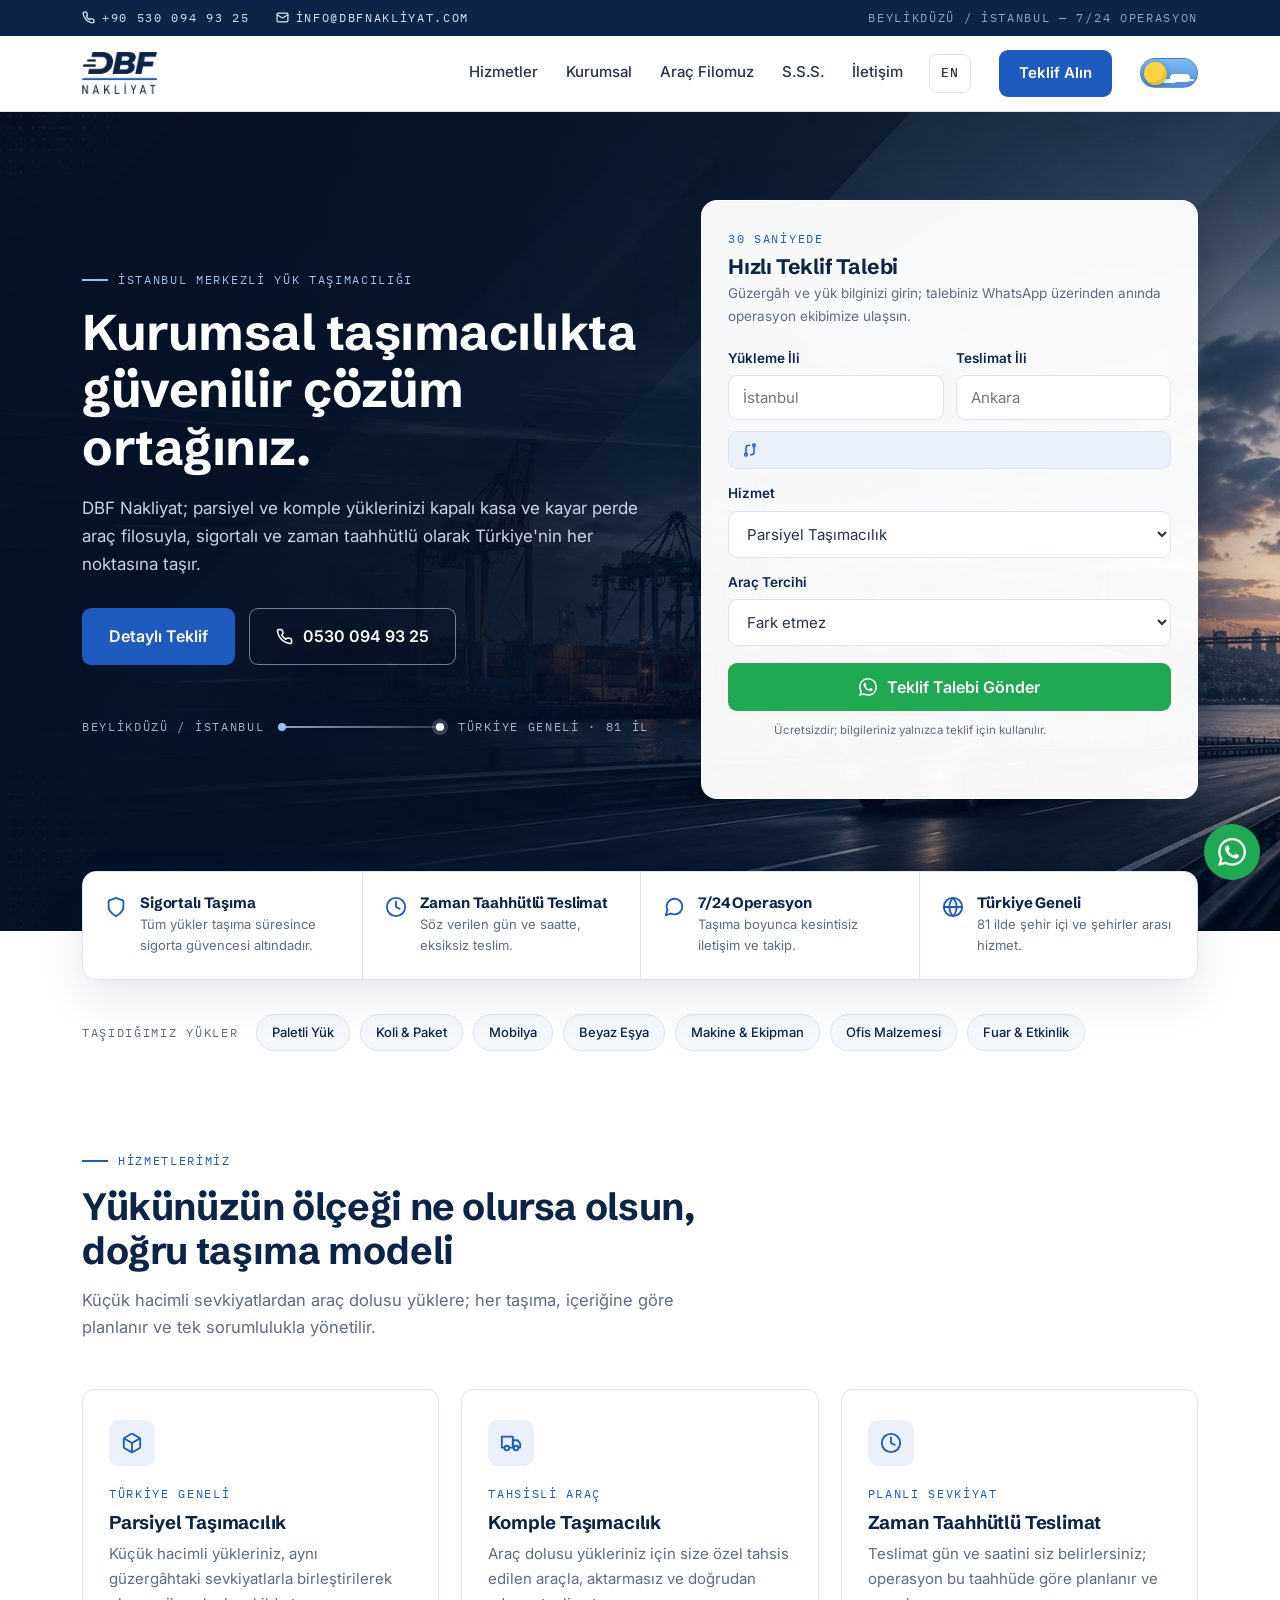
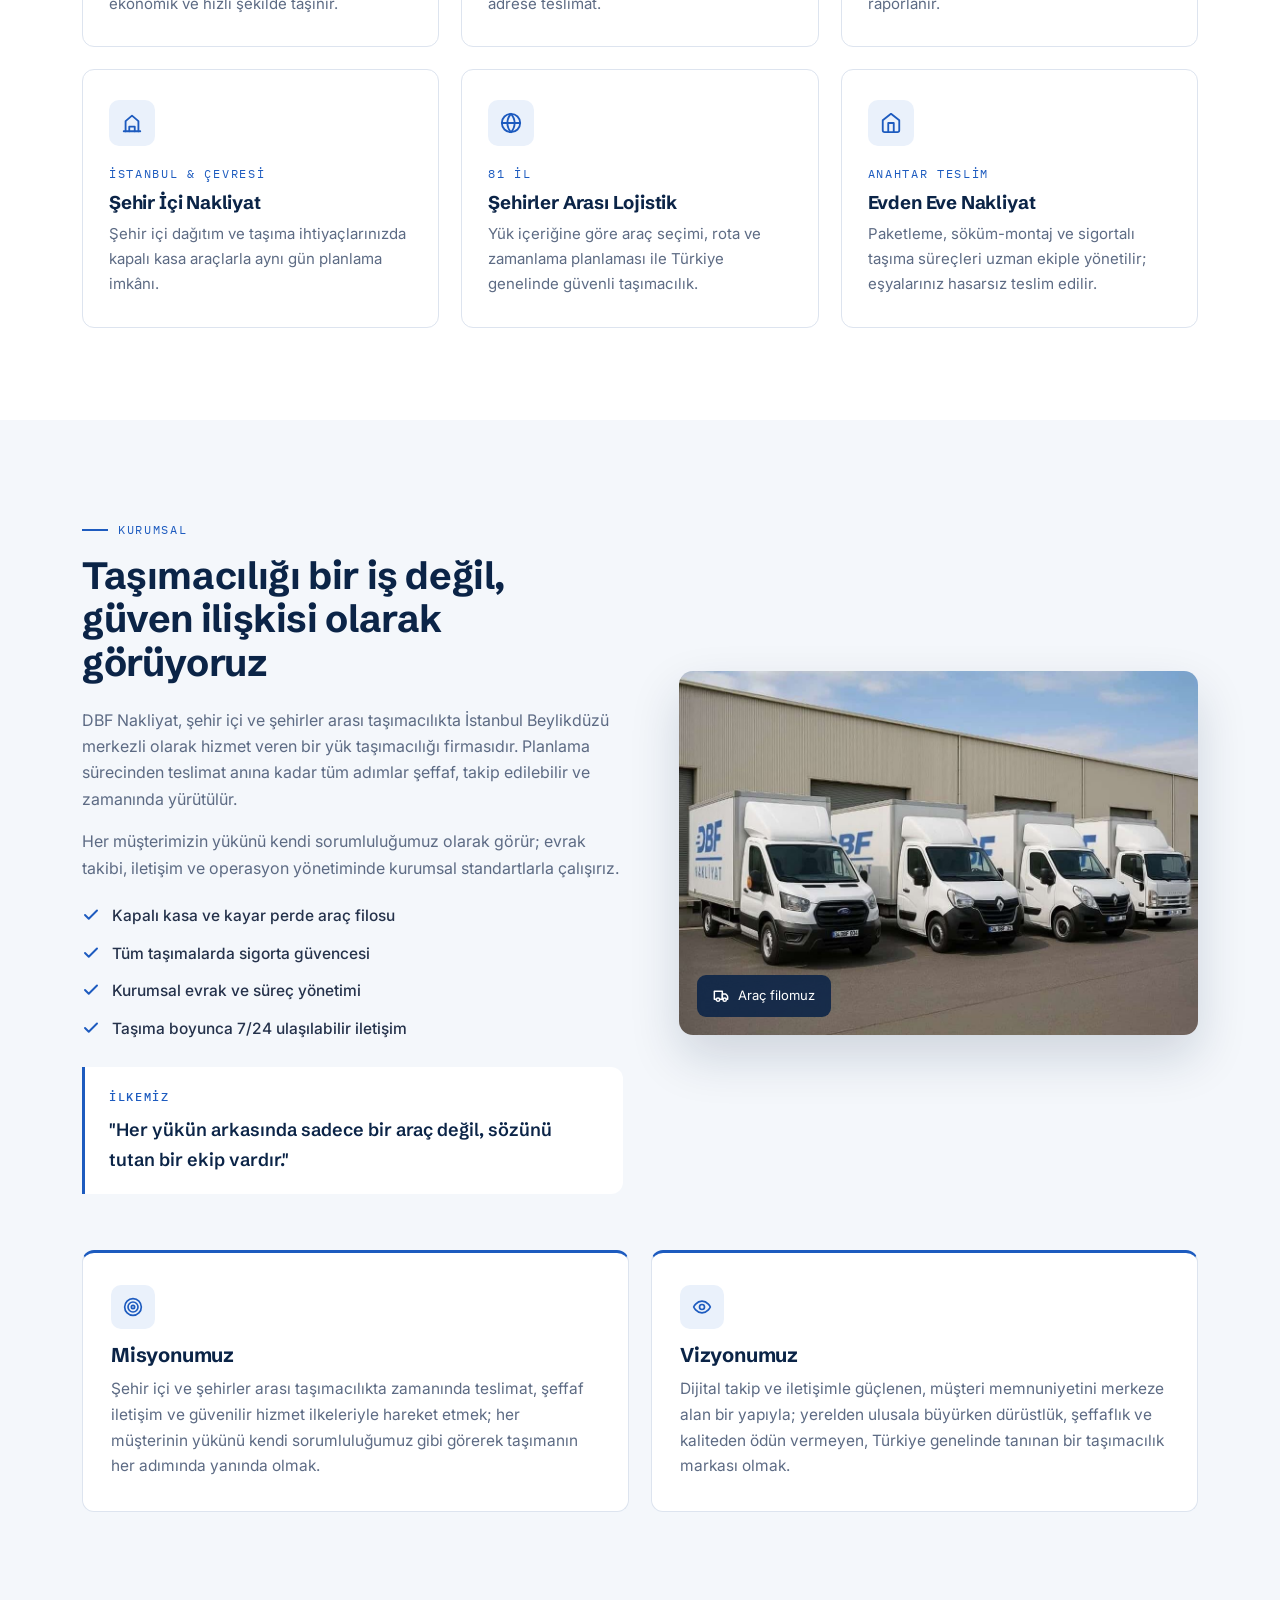
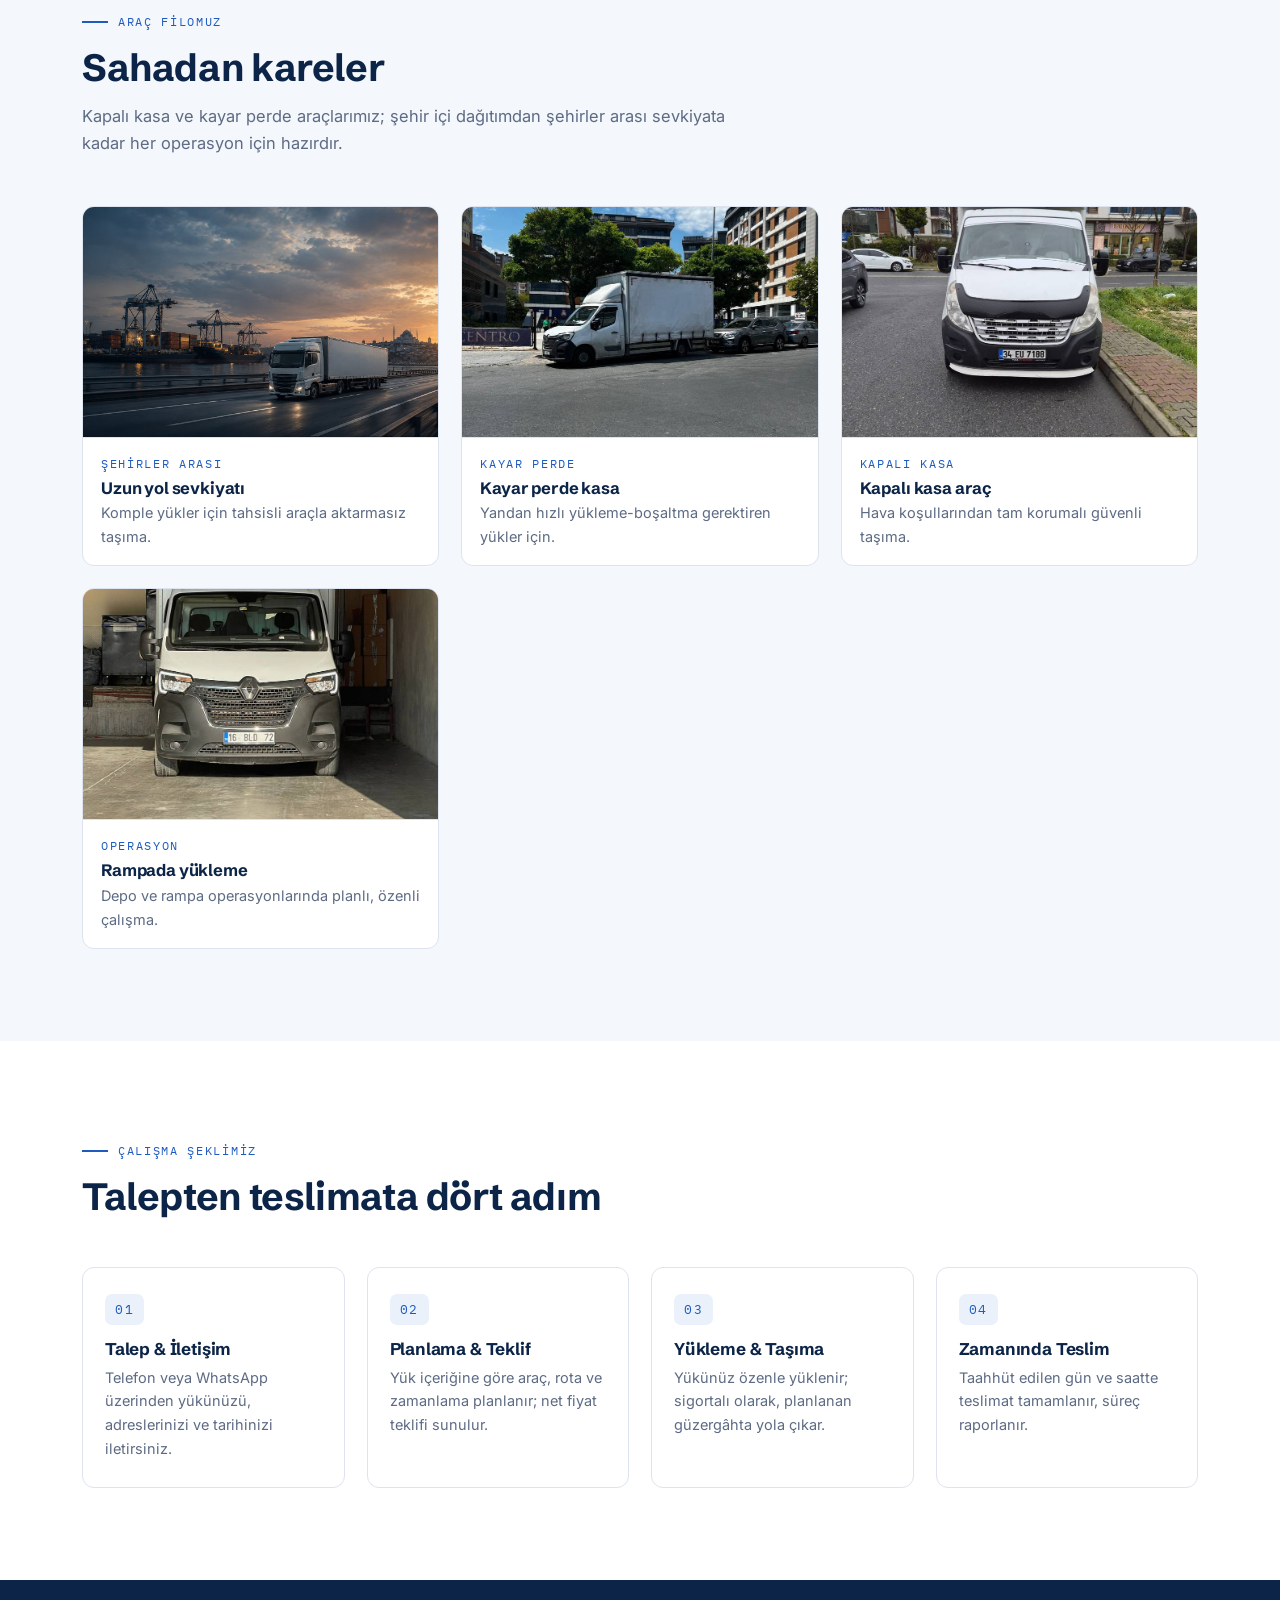
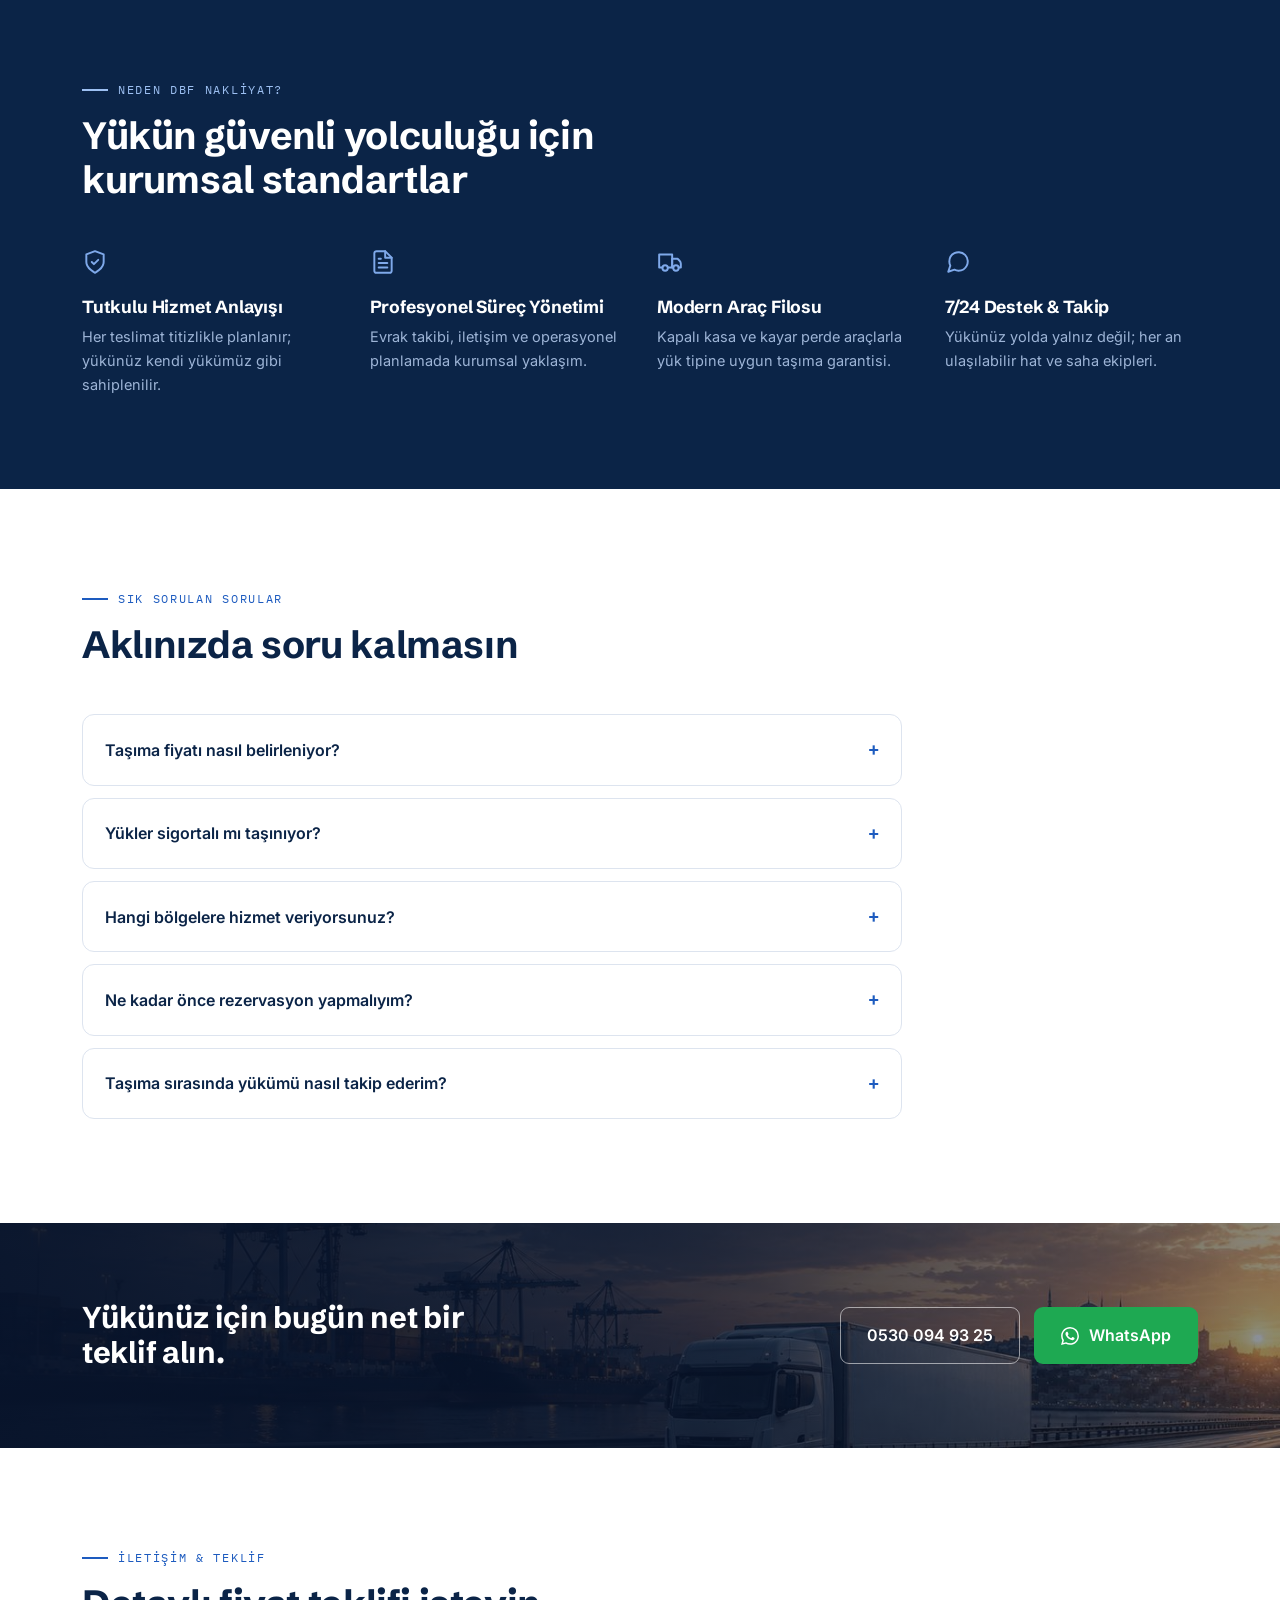
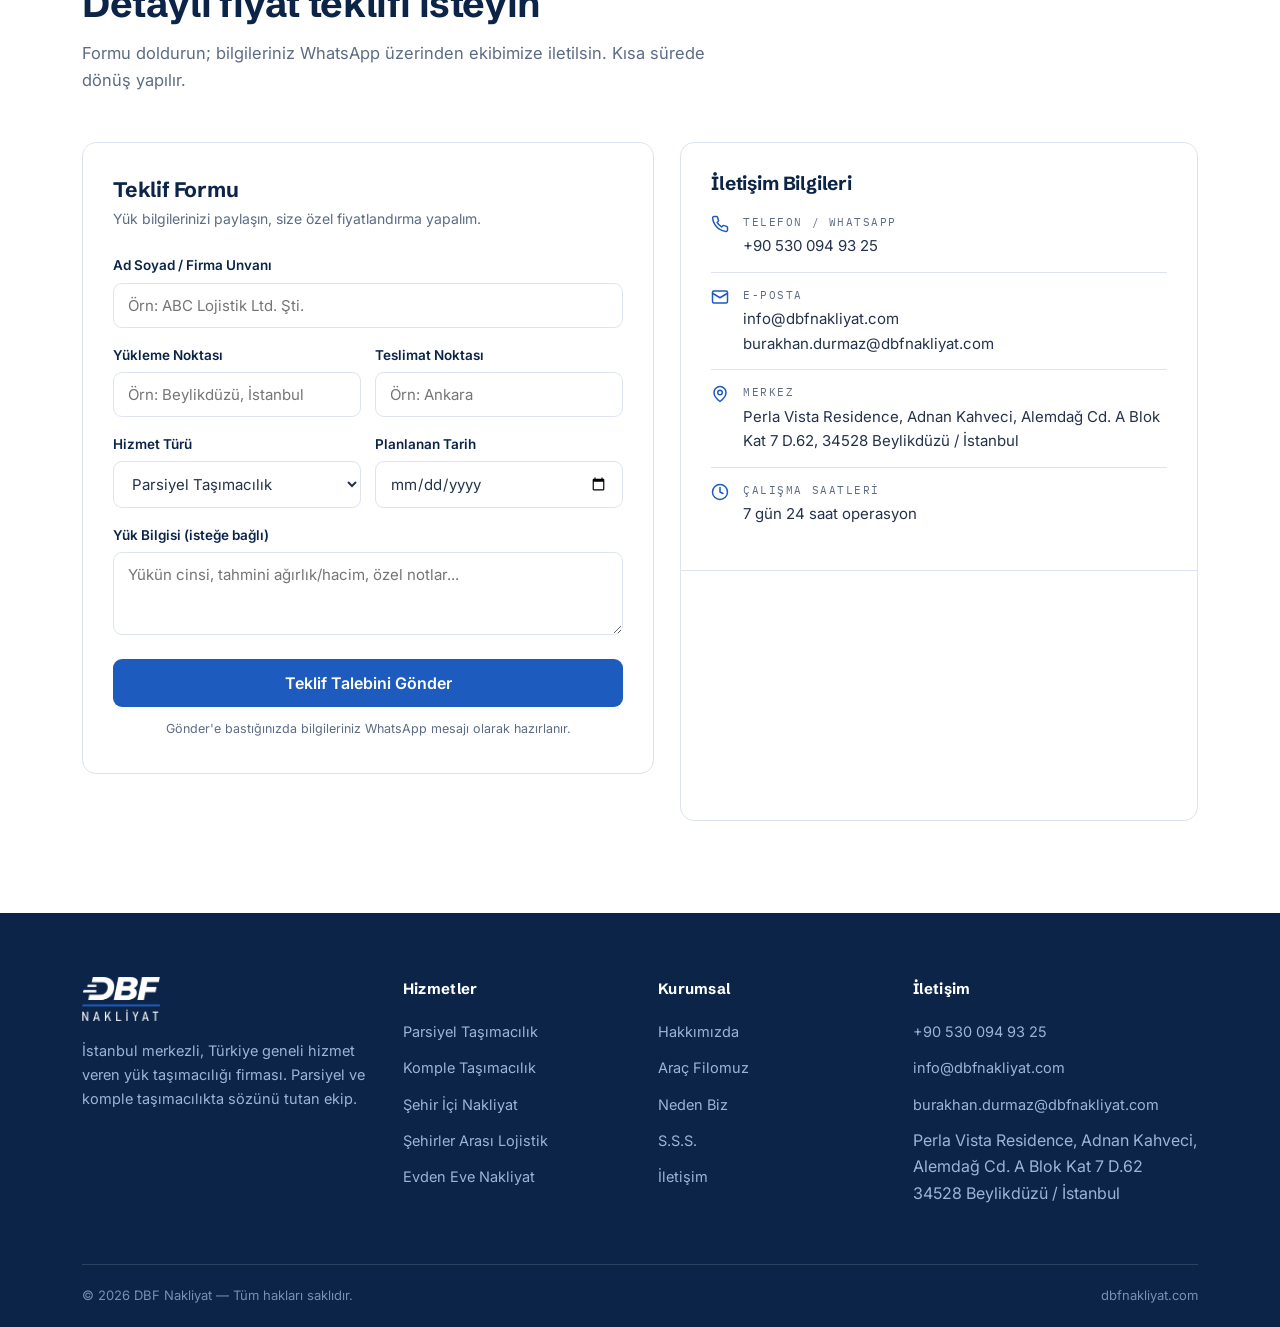
==== index.html @ c83df17e "Add files via upload" ====
<!DOCTYPE html>
<html lang="tr">
<head>
<meta charset="UTF-8">
<meta name="viewport" content="width=device-width, initial-scale=1.0">

<!-- ✏️ DÜZENLE: Site başlığı ve açıklaması (Google'da görünen metinler) -->
<title>DBF Nakliyat | Kurumsal Yük Taşımacılığı ve Lojistik — İstanbul</title>
<meta name="description" content="DBF Nakliyat — İstanbul merkezli, Türkiye geneli parsiyel ve komple yük taşımacılığı. Kapalı kasa ve kayar perde araç filosu, sigortalı ve zaman taahhütlü teslimat. Tel: 0530 094 93 25">

<link rel="canonical" href="https://dbfnakliyat.com/">
<meta name="robots" content="index, follow">
<meta name="keywords" content="nakliyat, yük taşımacılığı, parsiyel taşımacılık, komple taşımacılık, şehirler arası nakliyat, lojistik, Beylikdüzü nakliyat, İstanbul nakliyat, DBF Nakliyat">
<meta name="author" content="DBF Nakliyat">
<meta name="geo.region" content="TR-34">
<meta name="geo.placename" content="Beylikdüzü, İstanbul">
<meta property="og:type" content="website">
<meta property="og:title" content="DBF Nakliyat | Kurumsal Yük Taşımacılığı ve Lojistik">
<meta property="og:description" content="Türkiye geneli parsiyel ve komple yük taşımacılığı. Sigortalı, zaman taahhütlü, kurumsal taşımacılık çözümleri.">
<meta property="og:url" content="https://dbfnakliyat.com/">
<meta property="og:image" content="https://dbfnakliyat.com/og-banner.jpg">
<meta property="og:locale" content="tr_TR">
<meta name="twitter:card" content="summary_large_image">
<meta name="twitter:title" content="DBF Nakliyat | Kurumsal Yük Taşımacılığı">
<meta name="twitter:description" content="Parsiyel ve komple taşımacılık, zaman taahhütlü teslimat. Türkiye geneli. Tel: 0530 094 93 25">
<meta name="twitter:image" content="https://dbfnakliyat.com/og-banner.jpg">

<script type="application/ld+json">
{
  "@context": "https://schema.org",
  "@type": "MovingCompany",
  "name": "DBF Nakliyat",
  "url": "https://dbfnakliyat.com",
  "telephone": "+905300949325",
  "email": "info@dbfnakliyat.com",
  "slogan": "Her yükün arkasında sadece bir araç değil, sözünü tutan bir ekip vardır.",
  "image": "https://dbfnakliyat.com/og-banner.jpg",
  "address": {
    "@type": "PostalAddress",
    "streetAddress": "Perla Vista Residence, Adnan Kahveci, Alemdağ Cd. A Blok Kat 7 Daire 62",
    "addressLocality": "Beylikdüzü",
    "addressRegion": "İstanbul",
    "postalCode": "34528",
    "addressCountry": "TR"
  },
  "areaServed": "Türkiye",
  "openingHours": "Mo-Su 00:00-24:00",
  "priceRange": "₺₺"
}
</script>
<script type="application/ld+json">
{
  "@context": "https://schema.org",
  "@type": "FAQPage",
  "mainEntity": [
    {"@type":"Question","name":"Taşıma fiyatı nasıl belirleniyor?","acceptedAnswer":{"@type":"Answer","text":"Fiyat; yükün hacmi ve ağırlığı, güzergâh, araç tipi ve tarih bilgisine göre belirlenir. Bilgilerinizi ilettikten sonra size net bir teklif sunulur; teklif sonrası sürpriz ücret çıkmaz."}},
    {"@type":"Question","name":"Yükler sigortalı mı taşınıyor?","acceptedAnswer":{"@type":"Answer","text":"Evet. Tüm taşımalar, taşıma süresi boyunca sigorta güvencesi altındadır."}},
    {"@type":"Question","name":"Hangi bölgelere hizmet veriyorsunuz?","acceptedAnswer":{"@type":"Answer","text":"İstanbul merkezli olarak şehir içi taşımacılık ve 81 ile şehirler arası taşımacılık hizmeti veriyoruz."}},
    {"@type":"Question","name":"Ne kadar önce rezervasyon yapmalıyım?","acceptedAnswer":{"@type":"Answer","text":"Planlı sevkiyatlar için birkaç gün önceden haber verilmesi araç ve rota planlaması açısından idealdir; ancak uygunluk durumuna göre aynı gün taşıma da organize edilebilir."}},
    {"@type":"Question","name":"Taşıma sırasında yükümü nasıl takip ederim?","acceptedAnswer":{"@type":"Answer","text":"Taşıma boyunca 7/24 ulaşılabilir hattımızdan ve WhatsApp üzerinden operasyon ekibimizle doğrudan iletişim kurabilir, yükünüzün durumunu anlık öğrenebilirsiniz."}}
  ]
}
</script>

<link rel="alternate" hreflang="tr" href="https://dbfnakliyat.com/">
<link rel="alternate" hreflang="en" href="https://dbfnakliyat.com/en.html">
<link rel="manifest" href="manifest.json">
<meta name="theme-color" content="#0B2447">
<link rel="apple-touch-icon" href="icon-192.png">
<link rel="icon" type="image/png" href="favicon.png">
<link rel="preconnect" href="https://fonts.googleapis.com">
<link rel="preconnect" href="https://fonts.gstatic.com" crossorigin>
<link href="https://fonts.googleapis.com/css2?family=Schibsted+Grotesk:wght@500;600;700&family=Inter:wght@400;500;600&family=IBM+Plex+Mono:wght@500&display=swap" rel="stylesheet">
<link rel="stylesheet" href="style.css">
</head>
<body>

<!-- ✏️ DÜZENLE: Üst çubuktaki telefon ve e-posta -->
<div class="topbar">
  <div class="in mono">
    <a href="tel:+905300949325">
      <svg width="13" height="13" viewBox="0 0 24 24" fill="none" stroke="currentColor" stroke-width="2.4" stroke-linecap="round" stroke-linejoin="round"><path d="M22 16.92v3a2 2 0 0 1-2.18 2 19.79 19.79 0 0 1-8.63-3.07 19.5 19.5 0 0 1-6-6 19.79 19.79 0 0 1-3.07-8.67A2 2 0 0 1 4.11 2h3a2 2 0 0 1 2 1.72c.13.96.36 1.9.7 2.81a2 2 0 0 1-.45 2.11L8.09 9.91a16 16 0 0 0 6 6l1.27-1.27a2 2 0 0 1 2.11-.45c.91.34 1.85.57 2.81.7A2 2 0 0 1 22 16.92z"/></svg>
      +90 530 094 93 25
    </a>
    <a href="mailto:info@dbfnakliyat.com">
      <svg width="13" height="13" viewBox="0 0 24 24" fill="none" stroke="currentColor" stroke-width="2.2" stroke-linecap="round" stroke-linejoin="round"><rect x="2" y="4" width="20" height="16" rx="2"/><path d="m22 7-10 6L2 7"/></svg>
      info@dbfnakliyat.com
    </a>
    <span class="sag">Beylikdüzü / İstanbul — 7/24 Operasyon</span>
  </div>
</div>

<header>
  <div class="nav">
    <a class="logo" href="#top" aria-label="DBF Nakliyat ana sayfa">
      <img class="l-acik" src="logo-lacivert.png" alt="DBF Nakliyat">
      <img class="l-koyu" src="logo-beyaz.png" alt="DBF Nakliyat">
    </a>
    <nav class="menu" aria-label="Ana menü">
      <a href="#hizmetler">Hizmetler</a>
      <a href="#kurumsal">Kurumsal</a>
      <a href="#filo">Araç Filomuz</a>
      <a href="#sss">S.S.S.</a>
      <a href="#iletisim">İletişim</a>
      <a class="dil" href="en.html" hreflang="en">EN</a>
    </nav>
    <a class="cta" href="#iletisim">Teklif Alın</a>
    <a class="dil-rozet" href="en.html" hreflang="en" aria-label="Switch to English">EN</a>
    <button class="tema-anahtar" type="button" role="switch" aria-checked="false" onclick="temaDegistir()" aria-label="Karanlık modu aç/kapat">
      <span class="top"></span>
    </button>
    <button class="burger" aria-label="Menüyü aç" onclick="menuAc()">
      <span></span><span></span><span></span>
    </button>
  </div>
  <nav class="mobilmenu" id="mobilmenu" aria-label="Mobil menü">
    <a href="#hizmetler" onclick="menuKapat()">Hizmetler</a>
    <a href="#kurumsal" onclick="menuKapat()">Kurumsal</a>
    <a href="#filo" onclick="menuKapat()">Araç Filomuz</a>
    <a href="#sss" onclick="menuKapat()">Sık Sorulan Sorular</a>
    <a href="#iletisim" onclick="menuKapat()">İletişim &amp; Teklif</a>
    <a href="en.html">🇬🇧 English</a>
  </nav>
</header>

<main id="top">

  <!-- HERO -->
  <div class="hero">
    <div class="bg" role="img" aria-label="Liman ve köprü manzarasında yolda ilerleyen tır"></div>
    <div class="ort"></div>
    <div class="wrap">
      <div>
        <span class="mono eyebrow">İstanbul Merkezli Yük Taşımacılığı</span>
        <!-- ✏️ DÜZENLE: Ana başlık ve tanıtım metni -->
        <h1>Kurumsal taşımacılıkta güvenilir çözüm ortağınız.</h1>
        <p>DBF Nakliyat; parsiyel ve komple yüklerinizi kapalı kasa ve kayar perde araç filosuyla, sigortalı ve zaman taahhütlü olarak Türkiye'nin her noktasına taşır.</p>
        <div class="btns">
          <a class="btn btn-mavi" href="#iletisim">Detaylı Teklif</a>
          <a class="btn btn-cerceve" href="tel:+905300949325">
            <svg width="17" height="17" viewBox="0 0 24 24" fill="none" stroke="currentColor" stroke-width="2.2" stroke-linecap="round" stroke-linejoin="round"><path d="M22 16.92v3a2 2 0 0 1-2.18 2 19.79 19.79 0 0 1-8.63-3.07 19.5 19.5 0 0 1-6-6 19.79 19.79 0 0 1-3.07-8.67A2 2 0 0 1 4.11 2h3a2 2 0 0 1 2 1.72c.13.96.36 1.9.7 2.81a2 2 0 0 1-.45 2.11L8.09 9.91a16 16 0 0 0 6 6l1.27-1.27a2 2 0 0 1 2.11-.45c.91.34 1.85.57 2.81.7A2 2 0 0 1 22 16.92z"/></svg>
            0530 094 93 25
          </a>
        </div>
        <div class="rota" aria-hidden="true">
          <span class="mono">Beylikdüzü / İstanbul</span>
          <div class="hat"></div>
          <span class="mono">Türkiye Geneli · 81 İl</span>
        </div>
      </div>

      <!-- Hızlı teklif kartı -->
      <div class="teklif-kart">
        <span class="mono">30 Saniyede</span>
        <h2>Hızlı Teklif Talebi</h2>
        <p class="aciklama">Güzergâh ve yük bilginizi girin; talebiniz WhatsApp üzerinden anında operasyon ekibimize ulaşsın.</p>
        <div class="iki">
          <div class="alan">
            <label for="h-nereden">Yükleme İli</label>
            <input id="h-nereden" type="text" placeholder="İstanbul" list="iller">
          </div>
          <div class="alan">
            <label for="h-nereye">Teslimat İli</label>
            <input id="h-nereye" type="text" placeholder="Ankara" list="iller">
          </div>
        </div>
        <div class="mesafe" id="mesafe" hidden>
          <svg width="16" height="16" viewBox="0 0 24 24" fill="none" stroke="currentColor" stroke-width="2.2" stroke-linecap="round" stroke-linejoin="round"><circle cx="6" cy="19" r="2"/><circle cx="18" cy="5" r="2"/><path d="M6 17V9a4 4 0 0 1 4-4h1"/><path d="M18 7v8a4 4 0 0 1-4 4h-1"/></svg>
          <span id="mesafe-yazi"></span>
        </div>
        <datalist id="iller"></datalist>
        <div class="alan">
          <label for="h-hizmet">Hizmet</label>
          <select id="h-hizmet">
            <option>Parsiyel Taşımacılık</option>
            <option>Komple Taşımacılık</option>
            <option>Şehir İçi Nakliyat</option>
            <option>Evden Eve Nakliyat</option>
          </select>
        </div>
        <div class="alan">
          <label for="h-arac">Araç Tercihi</label>
          <select id="h-arac">
            <option>Fark etmez</option>
            <option>Kapalı Kasa</option>
            <option>Kayar Perde</option>
            <option>Tır / Büyük Araç</option>
          </select>
        </div>
        <button class="btn btn-wa" type="button" onclick="hizliTeklif()">
          <svg width="18" height="18" viewBox="0 0 24 24" fill="currentColor"><path d="M17.472 14.382c-.297-.149-1.758-.867-2.03-.967-.273-.099-.471-.148-.67.15-.197.297-.767.966-.94 1.164-.173.199-.347.223-.644.075-.297-.15-1.255-.463-2.39-1.475-.883-.788-1.48-1.761-1.653-2.059-.173-.297-.018-.458.13-.606.134-.133.298-.347.446-.52.149-.174.198-.298.298-.497.099-.198.05-.371-.025-.52-.075-.149-.669-1.612-.916-2.207-.242-.579-.487-.5-.669-.51-.173-.008-.371-.01-.57-.01-.198 0-.52.074-.792.372-.272.297-1.04 1.016-1.04 2.479 0 1.462 1.065 2.875 1.213 3.074.149.198 2.096 3.2 5.077 4.487.709.306 1.262.489 1.694.625.712.227 1.36.195 1.871.118.571-.085 1.758-.719 2.006-1.413.248-.694.248-1.289.173-1.413-.074-.124-.272-.198-.57-.347m-5.421 7.403h-.004a9.87 9.87 0 0 1-5.031-1.378l-.361-.214-3.741.982.998-3.648-.235-.374a9.86 9.86 0 0 1-1.51-5.26c.001-5.45 4.436-9.884 9.888-9.884 2.64 0 5.122 1.03 6.988 2.898a9.825 9.825 0 0 1 2.893 6.994c-.003 5.45-4.437 9.884-9.885 9.884m8.413-18.297A11.815 11.815 0 0 0 12.05 0C5.495 0 .16 5.335.157 11.892c0 2.096.547 4.142 1.588 5.945L.057 24l6.305-1.654a11.882 11.882 0 0 0 5.683 1.448h.005c6.554 0 11.89-5.335 11.893-11.893a11.821 11.821 0 0 0-3.48-8.413Z"/></svg>
          Teklif Talebi Gönder
        </button>
        <p class="ufak">Ücretsizdir; bilgileriniz yalnızca teklif için kullanılır.</p>
      </div>
    </div>
  </div>

  <!-- GÜVEN ŞERİDİ -->
  <div class="guven">
    <div class="kart">
      <div class="oge">
        <svg width="22" height="22" viewBox="0 0 24 24" fill="none" stroke="currentColor" stroke-width="2" stroke-linecap="round" stroke-linejoin="round"><path d="M12 22s8-4 8-10V5l-8-3-8 3v7c0 6 8 10 8 10z"/></svg>
        <div><h3>Sigortalı Taşıma</h3><p>Tüm yükler taşıma süresince sigorta güvencesi altındadır.</p></div>
      </div>
      <div class="oge">
        <svg width="22" height="22" viewBox="0 0 24 24" fill="none" stroke="currentColor" stroke-width="2" stroke-linecap="round" stroke-linejoin="round"><circle cx="12" cy="12" r="10"/><path d="M12 6v6l4 2"/></svg>
        <div><h3>Zaman Taahhütlü Teslimat</h3><p>Söz verilen gün ve saatte, eksiksiz teslim.</p></div>
      </div>
      <div class="oge">
        <svg width="22" height="22" viewBox="0 0 24 24" fill="none" stroke="currentColor" stroke-width="2" stroke-linecap="round" stroke-linejoin="round"><path d="M21 11.5a8.38 8.38 0 0 1-.9 3.8 8.5 8.5 0 0 1-7.6 4.7 8.38 8.38 0 0 1-3.8-.9L3 21l1.9-5.7a8.38 8.38 0 0 1-.9-3.8 8.5 8.5 0 0 1 4.7-7.6 8.38 8.38 0 0 1 3.8-.9h.5a8.48 8.48 0 0 1 8 8v.5z"/></svg>
        <div><h3>7/24 Operasyon</h3><p>Taşıma boyunca kesintisiz iletişim ve takip.</p></div>
      </div>
      <div class="oge">
        <svg width="22" height="22" viewBox="0 0 24 24" fill="none" stroke="currentColor" stroke-width="2" stroke-linecap="round" stroke-linejoin="round"><circle cx="12" cy="12" r="10"/><path d="M2 12h20"/><path d="M12 2a15.3 15.3 0 0 1 4 10 15.3 15.3 0 0 1-4 10 15.3 15.3 0 0 1-4-10 15.3 15.3 0 0 1 4-10z"/></svg>
        <div><h3>Türkiye Geneli</h3><p>81 ilde şehir içi ve şehirler arası hizmet.</p></div>
      </div>
    </div>
  </div>

  <!-- YÜK TİPLERİ -->
  <div class="yukler">
    <div class="wrap in">
      <span class="mono">Taşıdığımız Yükler</span>
      <span class="chip">Paletli Yük</span>
      <span class="chip">Koli &amp; Paket</span>
      <span class="chip">Mobilya</span>
      <span class="chip">Beyaz Eşya</span>
      <span class="chip">Makine &amp; Ekipman</span>
      <span class="chip">Ofis Malzemesi</span>
      <span class="chip">Fuar &amp; Etkinlik</span>
    </div>
  </div>

  <!-- HİZMETLER -->
  <section id="hizmetler">
    <div class="wrap">
      <div class="baslik reveal">
        <span class="mono eyebrow">Hizmetlerimiz</span>
        <h2>Yükünüzün ölçeği ne olursa olsun, doğru taşıma modeli</h2>
        <p class="lead">Küçük hacimli sevkiyatlardan araç dolusu yüklere; her taşıma, içeriğine göre planlanır ve tek sorumlulukla yönetilir.</p>
      </div>
      <div class="hizmet-grid">
        <div class="hizmet reveal">
          <div class="ikon"><svg width="22" height="22" viewBox="0 0 24 24" fill="none" stroke="currentColor" stroke-width="2" stroke-linecap="round" stroke-linejoin="round"><path d="M21 8a2 2 0 0 0-1-1.73l-7-4a2 2 0 0 0-2 0l-7 4A2 2 0 0 0 3 8v8a2 2 0 0 0 1 1.73l7 4a2 2 0 0 0 2 0l7-4A2 2 0 0 0 21 16Z"/><path d="m3.3 7 8.7 5 8.7-5"/><path d="M12 22V12"/></svg></div>
          <span class="mono kapsam">Türkiye Geneli</span>
          <h3>Parsiyel Taşımacılık</h3>
          <p>Küçük hacimli yükleriniz, aynı güzergâhtaki sevkiyatlarla birleştirilerek ekonomik ve hızlı şekilde taşınır.</p>
        </div>
        <div class="hizmet reveal">
          <div class="ikon"><svg width="22" height="22" viewBox="0 0 24 24" fill="none" stroke="currentColor" stroke-width="2" stroke-linecap="round" stroke-linejoin="round"><path d="M10 17h4V5H2v12h3"/><path d="M20 17h2v-3.34a4 4 0 0 0-1.17-2.83L19 9h-5v8h1"/><circle cx="7.5" cy="17.5" r="2.5"/><circle cx="17.5" cy="17.5" r="2.5"/></svg></div>
          <span class="mono kapsam">Tahsisli Araç</span>
          <h3>Komple Taşımacılık</h3>
          <p>Araç dolusu yükleriniz için size özel tahsis edilen araçla, aktarmasız ve doğrudan adrese teslimat.</p>
        </div>
        <div class="hizmet reveal">
          <div class="ikon"><svg width="22" height="22" viewBox="0 0 24 24" fill="none" stroke="currentColor" stroke-width="2" stroke-linecap="round" stroke-linejoin="round"><circle cx="12" cy="12" r="10"/><path d="M12 6v6l4 2"/></svg></div>
          <span class="mono kapsam">Planlı Sevkiyat</span>
          <h3>Zaman Taahhütlü Teslimat</h3>
          <p>Teslimat gün ve saatini siz belirlersiniz; operasyon bu taahhüde göre planlanır ve raporlanır.</p>
        </div>
        <div class="hizmet reveal">
          <div class="ikon"><svg width="22" height="22" viewBox="0 0 24 24" fill="none" stroke="currentColor" stroke-width="2" stroke-linecap="round" stroke-linejoin="round"><path d="M3 21h18"/><path d="M5 21V10l7-6 7 6v11"/><path d="M9 21v-5h6v5"/></svg></div>
          <span class="mono kapsam">İstanbul &amp; Çevresi</span>
          <h3>Şehir İçi Nakliyat</h3>
          <p>Şehir içi dağıtım ve taşıma ihtiyaçlarınızda kapalı kasa araçlarla aynı gün planlama imkânı.</p>
        </div>
        <div class="hizmet reveal">
          <div class="ikon"><svg width="22" height="22" viewBox="0 0 24 24" fill="none" stroke="currentColor" stroke-width="2" stroke-linecap="round" stroke-linejoin="round"><circle cx="12" cy="12" r="10"/><path d="M2 12h20"/><path d="M12 2a15.3 15.3 0 0 1 4 10 15.3 15.3 0 0 1-4 10 15.3 15.3 0 0 1-4-10 15.3 15.3 0 0 1 4-10z"/></svg></div>
          <span class="mono kapsam">81 İl</span>
          <h3>Şehirler Arası Lojistik</h3>
          <p>Yük içeriğine göre araç seçimi, rota ve zamanlama planlaması ile Türkiye genelinde güvenli taşımacılık.</p>
        </div>
        <div class="hizmet reveal">
          <div class="ikon"><svg width="22" height="22" viewBox="0 0 24 24" fill="none" stroke="currentColor" stroke-width="2" stroke-linecap="round" stroke-linejoin="round"><path d="m3 9 9-7 9 7v11a2 2 0 0 1-2 2H5a2 2 0 0 1-2-2z"/><path d="M9 22V12h6v10"/></svg></div>
          <span class="mono kapsam">Anahtar Teslim</span>
          <h3>Evden Eve Nakliyat</h3>
          <p>Paketleme, söküm-montaj ve sigortalı taşıma süreçleri uzman ekiple yönetilir; eşyalarınız hasarsız teslim edilir.</p>
        </div>
      </div>
    </div>
  </section>

  <!-- KURUMSAL -->
  <section class="kurumsal" id="kurumsal">
    <div class="wrap">
      <div class="k-grid">
        <div class="k-metin reveal">
          <div class="baslik">
            <span class="mono eyebrow">Kurumsal</span>
            <h2>Taşımacılığı bir iş değil, güven ilişkisi olarak görüyoruz</h2>
          </div>
          <!-- ✏️ DÜZENLE: Hakkımızda metni -->
          <p>DBF Nakliyat, şehir içi ve şehirler arası taşımacılıkta İstanbul Beylikdüzü merkezli olarak hizmet veren bir yük taşımacılığı firmasıdır. Planlama sürecinden teslimat anına kadar tüm adımlar şeffaf, takip edilebilir ve zamanında yürütülür.</p>
          <p>Her müşterimizin yükünü kendi sorumluluğumuz olarak görür; evrak takibi, iletişim ve operasyon yönetiminde kurumsal standartlarla çalışırız.</p>
          <div class="liste">
            <div><svg width="18" height="18" viewBox="0 0 24 24" fill="none" stroke="currentColor" stroke-width="2.6" stroke-linecap="round" stroke-linejoin="round"><path d="M20 6 9 17l-5-5"/></svg> Kapalı kasa ve kayar perde araç filosu</div>
            <div><svg width="18" height="18" viewBox="0 0 24 24" fill="none" stroke="currentColor" stroke-width="2.6" stroke-linecap="round" stroke-linejoin="round"><path d="M20 6 9 17l-5-5"/></svg> Tüm taşımalarda sigorta güvencesi</div>
            <div><svg width="18" height="18" viewBox="0 0 24 24" fill="none" stroke="currentColor" stroke-width="2.6" stroke-linecap="round" stroke-linejoin="round"><path d="M20 6 9 17l-5-5"/></svg> Kurumsal evrak ve süreç yönetimi</div>
            <div><svg width="18" height="18" viewBox="0 0 24 24" fill="none" stroke="currentColor" stroke-width="2.6" stroke-linecap="round" stroke-linejoin="round"><path d="M20 6 9 17l-5-5"/></svg> Taşıma boyunca 7/24 ulaşılabilir iletişim</div>
          </div>
          <div class="slogan">
            <span class="mono">İlkemiz</span>
            "Her yükün arkasında sadece bir araç değil, sözünü tutan bir ekip vardır."
          </div>
        </div>
        <div class="k-foto reveal">
          <img src="kurumsal-filo.jpg" alt="DBF Nakliyat araç filosu" loading="lazy">
          <div class="etiket">
            <svg width="16" height="16" viewBox="0 0 24 24" fill="none" stroke="currentColor" stroke-width="2.2" stroke-linecap="round" stroke-linejoin="round"><path d="M10 17h4V5H2v12h3"/><path d="M20 17h2v-3.34a4 4 0 0 0-1.17-2.83L19 9h-5v8h1"/><circle cx="7.5" cy="17.5" r="2.5"/><circle cx="17.5" cy="17.5" r="2.5"/></svg>
            Araç filomuz
          </div>
        </div>
      </div>

      <div class="mv-grid" style="margin-top:56px">
        <div class="mv reveal">
          <div class="ikon"><svg width="20" height="20" viewBox="0 0 24 24" fill="none" stroke="currentColor" stroke-width="2" stroke-linecap="round" stroke-linejoin="round"><circle cx="12" cy="12" r="10"/><circle cx="12" cy="12" r="6"/><circle cx="12" cy="12" r="2"/></svg></div>
          <h3>Misyonumuz</h3>
          <p>Şehir içi ve şehirler arası taşımacılıkta zamanında teslimat, şeffaf iletişim ve güvenilir hizmet ilkeleriyle hareket etmek; her müşterinin yükünü kendi sorumluluğumuz gibi görerek taşımanın her adımında yanında olmak.</p>
        </div>
        <div class="mv reveal">
          <div class="ikon"><svg width="20" height="20" viewBox="0 0 24 24" fill="none" stroke="currentColor" stroke-width="2" stroke-linecap="round" stroke-linejoin="round"><path d="M2 12s3-7 10-7 10 7 10 7-3 7-10 7-10-7-10-7Z"/><circle cx="12" cy="12" r="3"/></svg></div>
          <h3>Vizyonumuz</h3>
          <p>Dijital takip ve iletişimle güçlenen, müşteri memnuniyetini merkeze alan bir yapıyla; yerelden ulusala büyürken dürüstlük, şeffaflık ve kaliteden ödün vermeyen, Türkiye genelinde tanınan bir taşımacılık markası olmak.</p>
        </div>
      </div>
    </div>
  </section>

  <!-- ARAÇ FİLOMUZ -->
  <section class="filo" id="filo" style="padding-top:0">
    <div class="wrap">
      <div class="baslik reveal">
        <span class="mono eyebrow">Araç Filomuz</span>
        <h2>Sahadan kareler</h2>
        <p class="lead">Kapalı kasa ve kayar perde araçlarımız; şehir içi dağıtımdan şehirler arası sevkiyata kadar her operasyon için hazırdır.</p>
      </div>
      <div class="filo-grid">
        <!-- ✏️ DÜZENLE: Yeni fotoğraf eklemek için bu bloklardan birini kopyala, src'yi değiştir -->
        <div class="arac reveal">
          <img src="sehirler-arasi.jpg" alt="Şehirler arası sevkiyatta tır" loading="lazy">
          <div class="alt">
            <span class="mono">Şehirler Arası</span>
            <h3>Uzun yol sevkiyatı</h3>
            <p>Komple yükler için tahsisli araçla aktarmasız taşıma.</p>
          </div>
        </div>
        <div class="arac reveal">
          <img src="arac-kayar-perde.jpg" alt="Kayar perde kasalı taşıma aracı" loading="lazy">
          <div class="alt">
            <span class="mono">Kayar Perde</span>
            <h3>Kayar perde kasa</h3>
            <p>Yandan hızlı yükleme-boşaltma gerektiren yükler için.</p>
          </div>
        </div>
        <div class="arac reveal">
          <img src="arac-kapali-kasa.jpg" alt="Kapalı kasa taşıma aracı" loading="lazy">
          <div class="alt">
            <span class="mono">Kapalı Kasa</span>
            <h3>Kapalı kasa araç</h3>
            <p>Hava koşullarından tam korumalı güvenli taşıma.</p>
          </div>
        </div>
        <div class="arac reveal">
          <img src="yukleme-operasyon.jpg" alt="Rampa üzerinde yükleme operasyonu" loading="lazy">
          <div class="alt">
            <span class="mono">Operasyon</span>
            <h3>Rampada yükleme</h3>
            <p>Depo ve rampa operasyonlarında planlı, özenli çalışma.</p>
          </div>
        </div>
      </div>
    </div>
  </section>

  <!-- SÜREÇ -->
  <section id="surec">
    <div class="wrap">
      <div class="baslik reveal">
        <span class="mono eyebrow">Çalışma Şeklimiz</span>
        <h2>Talepten teslimata dört adım</h2>
      </div>
      <div class="surec-grid">
        <div class="adim reveal">
          <h3>Talep &amp; İletişim</h3>
          <p>Telefon veya WhatsApp üzerinden yükünüzü, adreslerinizi ve tarihinizi iletirsiniz.</p>
        </div>
        <div class="adim reveal">
          <h3>Planlama &amp; Teklif</h3>
          <p>Yük içeriğine göre araç, rota ve zamanlama planlanır; net fiyat teklifi sunulur.</p>
        </div>
        <div class="adim reveal">
          <h3>Yükleme &amp; Taşıma</h3>
          <p>Yükünüz özenle yüklenir; sigortalı olarak, planlanan güzergâhta yola çıkar.</p>
        </div>
        <div class="adim reveal">
          <h3>Zamanında Teslim</h3>
          <p>Taahhüt edilen gün ve saatte teslimat tamamlanır, süreç raporlanır.</p>
        </div>
      </div>
    </div>
  </section>

  <!-- NEDEN BİZ -->
  <section class="neden" id="neden">
    <div class="wrap">
      <div class="baslik reveal">
        <span class="mono eyebrow">Neden DBF Nakliyat?</span>
        <h2>Yükün güvenli yolculuğu için kurumsal standartlar</h2>
      </div>
      <div class="neden-grid">
        <div class="neden-oge reveal">
          <svg width="26" height="26" viewBox="0 0 24 24" fill="none" stroke="currentColor" stroke-width="1.8" stroke-linecap="round" stroke-linejoin="round"><path d="M12 22s8-4 8-10V5l-8-3-8 3v7c0 6 8 10 8 10z"/><path d="m9 12 2 2 4-4"/></svg>
          <h3>Tutkulu Hizmet Anlayışı</h3>
          <p>Her teslimat titizlikle planlanır; yükünüz kendi yükümüz gibi sahiplenilir.</p>
        </div>
        <div class="neden-oge reveal">
          <svg width="26" height="26" viewBox="0 0 24 24" fill="none" stroke="currentColor" stroke-width="1.8" stroke-linecap="round" stroke-linejoin="round"><path d="M14 2H6a2 2 0 0 0-2 2v16a2 2 0 0 0 2 2h12a2 2 0 0 0 2-2V8z"/><path d="M14 2v6h6"/><path d="M16 13H8"/><path d="M16 17H8"/><path d="M10 9H8"/></svg>
          <h3>Profesyonel Süreç Yönetimi</h3>
          <p>Evrak takibi, iletişim ve operasyonel planlamada kurumsal yaklaşım.</p>
        </div>
        <div class="neden-oge reveal">
          <svg width="26" height="26" viewBox="0 0 24 24" fill="none" stroke="currentColor" stroke-width="1.8" stroke-linecap="round" stroke-linejoin="round"><path d="M10 17h4V5H2v12h3"/><path d="M20 17h2v-3.34a4 4 0 0 0-1.17-2.83L19 9h-5v8h1"/><circle cx="7.5" cy="17.5" r="2.5"/><circle cx="17.5" cy="17.5" r="2.5"/></svg>
          <h3>Modern Araç Filosu</h3>
          <p>Kapalı kasa ve kayar perde araçlarla yük tipine uygun taşıma garantisi.</p>
        </div>
        <div class="neden-oge reveal">
          <svg width="26" height="26" viewBox="0 0 24 24" fill="none" stroke="currentColor" stroke-width="1.8" stroke-linecap="round" stroke-linejoin="round"><path d="M21 11.5a8.38 8.38 0 0 1-.9 3.8 8.5 8.5 0 0 1-7.6 4.7 8.38 8.38 0 0 1-3.8-.9L3 21l1.9-5.7a8.38 8.38 0 0 1-.9-3.8 8.5 8.5 0 0 1 4.7-7.6 8.38 8.38 0 0 1 3.8-.9h.5a8.48 8.48 0 0 1 8 8v.5z"/></svg>
          <h3>7/24 Destek &amp; Takip</h3>
          <p>Yükünüz yolda yalnız değil; her an ulaşılabilir hat ve saha ekipleri.</p>
        </div>
      </div>
    </div>
  </section>

  <!-- SSS -->
  <section id="sss">
    <div class="wrap">
      <div class="baslik reveal">
        <span class="mono eyebrow">Sık Sorulan Sorular</span>
        <h2>Aklınızda soru kalmasın</h2>
      </div>
      <div class="sss-liste">
        <!-- ✏️ DÜZENLE: Soru eklemek için bir details bloğunu kopyala -->
        <details class="sss reveal">
          <summary>Taşıma fiyatı nasıl belirleniyor?</summary>
          <div class="cevap">Fiyat; yükün hacmi ve ağırlığı, güzergâh, araç tipi ve tarih bilgisine göre belirlenir. Bilgilerinizi ilettikten sonra size net bir teklif sunulur; teklif sonrası sürpriz ücret çıkmaz.</div>
        </details>
        <details class="sss reveal">
          <summary>Yükler sigortalı mı taşınıyor?</summary>
          <div class="cevap">Evet. Tüm taşımalar, taşıma süresi boyunca sigorta güvencesi altındadır.</div>
        </details>
        <details class="sss reveal">
          <summary>Hangi bölgelere hizmet veriyorsunuz?</summary>
          <div class="cevap">İstanbul merkezli olarak şehir içi taşımacılık ve 81 ile şehirler arası taşımacılık hizmeti veriyoruz.</div>
        </details>
        <details class="sss reveal">
          <summary>Ne kadar önce rezervasyon yapmalıyım?</summary>
          <div class="cevap">Planlı sevkiyatlar için birkaç gün önceden haber verilmesi araç ve rota planlaması açısından idealdir; ancak uygunluk durumuna göre aynı gün taşıma da organize edilebilir.</div>
        </details>
        <details class="sss reveal">
          <summary>Taşıma sırasında yükümü nasıl takip ederim?</summary>
          <div class="cevap">Taşıma boyunca 7/24 ulaşılabilir hattımızdan ve WhatsApp üzerinden operasyon ekibimizle doğrudan iletişim kurabilir, yükünüzün durumunu anlık öğrenebilirsiniz.</div>
        </details>
      </div>
    </div>
  </section>

  <!-- CTA BANT -->
  <div class="cta-bant">
    <div class="bg" aria-hidden="true"></div>
    <div class="ort" aria-hidden="true"></div>
    <div class="wrap in">
      <h2>Yükünüz için bugün net bir teklif alın.</h2>
      <div class="sag">
        <a class="btn btn-cerceve" href="tel:+905300949325">0530 094 93 25</a>
        <a class="btn btn-wa" href="https://wa.me/905300949325?text=Merhaba%2C%20y%C3%BCk%20ta%C5%9F%C4%B1ma%20i%C3%A7in%20fiyat%20teklifi%20almak%20istiyorum." target="_blank" rel="noopener">
          <svg width="18" height="18" viewBox="0 0 24 24" fill="currentColor"><path d="M17.472 14.382c-.297-.149-1.758-.867-2.03-.967-.273-.099-.471-.148-.67.15-.197.297-.767.966-.94 1.164-.173.199-.347.223-.644.075-.297-.15-1.255-.463-2.39-1.475-.883-.788-1.48-1.761-1.653-2.059-.173-.297-.018-.458.13-.606.134-.133.298-.347.446-.52.149-.174.198-.298.298-.497.099-.198.05-.371-.025-.52-.075-.149-.669-1.612-.916-2.207-.242-.579-.487-.5-.669-.51-.173-.008-.371-.01-.57-.01-.198 0-.52.074-.792.372-.272.297-1.04 1.016-1.04 2.479 0 1.462 1.065 2.875 1.213 3.074.149.198 2.096 3.2 5.077 4.487.709.306 1.262.489 1.694.625.712.227 1.36.195 1.871.118.571-.085 1.758-.719 2.006-1.413.248-.694.248-1.289.173-1.413-.074-.124-.272-.198-.57-.347m-5.421 7.403h-.004a9.87 9.87 0 0 1-5.031-1.378l-.361-.214-3.741.982.998-3.648-.235-.374a9.86 9.86 0 0 1-1.51-5.26c.001-5.45 4.436-9.884 9.888-9.884 2.64 0 5.122 1.03 6.988 2.898a9.825 9.825 0 0 1 2.893 6.994c-.003 5.45-4.437 9.884-9.885 9.884m8.413-18.297A11.815 11.815 0 0 0 12.05 0C5.495 0 .16 5.335.157 11.892c0 2.096.547 4.142 1.588 5.945L.057 24l6.305-1.654a11.882 11.882 0 0 0 5.683 1.448h.005c6.554 0 11.89-5.335 11.893-11.893a11.821 11.821 0 0 0-3.48-8.413Z"/></svg>
          WhatsApp
        </a>
      </div>
    </div>
  </div>

  <!-- İLETİŞİM -->
  <section id="iletisim">
    <div class="wrap">
      <div class="baslik reveal">
        <span class="mono eyebrow">İletişim &amp; Teklif</span>
        <h2>Detaylı fiyat teklifi isteyin</h2>
        <p class="lead">Formu doldurun; bilgileriniz WhatsApp üzerinden ekibimize iletilsin. Kısa sürede dönüş yapılır.</p>
      </div>
      <div class="iletisim-grid">
        <div class="form-kart reveal">
          <h3>Teklif Formu</h3>
          <p class="not">Yük bilgilerinizi paylaşın, size özel fiyatlandırma yapalım.</p>
          <div class="alan">
            <label for="ad">Ad Soyad / Firma Unvanı</label>
            <input id="ad" type="text" placeholder="Örn: ABC Lojistik Ltd. Şti." autocomplete="organization">
          </div>
          <div class="iki">
            <div class="alan">
              <label for="nereden">Yükleme Noktası</label>
              <input id="nereden" type="text" placeholder="Örn: Beylikdüzü, İstanbul">
            </div>
            <div class="alan">
              <label for="nereye">Teslimat Noktası</label>
              <input id="nereye" type="text" placeholder="Örn: Ankara">
            </div>
          </div>
          <div class="iki">
            <div class="alan">
              <label for="hizmet">Hizmet Türü</label>
              <select id="hizmet">
                <option>Parsiyel Taşımacılık</option>
                <option>Komple Taşımacılık</option>
                <option>Şehir İçi Nakliyat</option>
                <option>Şehirler Arası Lojistik</option>
                <option>Evden Eve Nakliyat</option>
                <option>Diğer</option>
              </select>
            </div>
            <div class="alan">
              <label for="tarih">Planlanan Tarih</label>
              <input id="tarih" type="date">
            </div>
          </div>
          <div class="alan">
            <label for="notlar">Yük Bilgisi (isteğe bağlı)</label>
            <textarea id="notlar" rows="3" placeholder="Yükün cinsi, tahmini ağırlık/hacim, özel notlar..."></textarea>
          </div>
          <button class="btn btn-mavi" type="button" onclick="teklifGonder()">Teklif Talebini Gönder</button>
          <p class="ufak">Gönder'e bastığınızda bilgileriniz WhatsApp mesajı olarak hazırlanır.</p>
        </div>
        <div class="bilgi-kart reveal">
          <div class="bilgi-ic">
            <h3>İletişim Bilgileri</h3>
            <div class="bilgi-satir">
              <svg width="18" height="18" viewBox="0 0 24 24" fill="none" stroke="currentColor" stroke-width="2" stroke-linecap="round" stroke-linejoin="round"><path d="M22 16.92v3a2 2 0 0 1-2.18 2 19.79 19.79 0 0 1-8.63-3.07 19.5 19.5 0 0 1-6-6 19.79 19.79 0 0 1-3.07-8.67A2 2 0 0 1 4.11 2h3a2 2 0 0 1 2 1.72c.13.96.36 1.9.7 2.81a2 2 0 0 1-.45 2.11L8.09 9.91a16 16 0 0 0 6 6l1.27-1.27a2 2 0 0 1 2.11-.45c.91.34 1.85.57 2.81.7A2 2 0 0 1 22 16.92z"/></svg>
              <div><span class="mono">Telefon / WhatsApp</span><a href="tel:+905300949325">+90 530 094 93 25</a></div>
            </div>
            <div class="bilgi-satir">
              <svg width="18" height="18" viewBox="0 0 24 24" fill="none" stroke="currentColor" stroke-width="2" stroke-linecap="round" stroke-linejoin="round"><rect x="2" y="4" width="20" height="16" rx="2"/><path d="m22 7-10 6L2 7"/></svg>
              <div>
                <span class="mono">E-posta</span>
                <a href="mailto:info@dbfnakliyat.com">info@dbfnakliyat.com</a>
                <a href="mailto:burakhan.durmaz@dbfnakliyat.com">burakhan.durmaz@dbfnakliyat.com</a>
              </div>
            </div>
            <div class="bilgi-satir">
              <svg width="18" height="18" viewBox="0 0 24 24" fill="none" stroke="currentColor" stroke-width="2" stroke-linecap="round" stroke-linejoin="round"><path d="M20 10c0 6-8 12-8 12s-8-6-8-12a8 8 0 0 1 16 0Z"/><circle cx="12" cy="10" r="3"/></svg>
              <div><span class="mono">Merkez</span>Perla Vista Residence, Adnan Kahveci, Alemdağ Cd. A Blok Kat 7 D.62, 34528 Beylikdüzü / İstanbul</div>
            </div>
            <div class="bilgi-satir">
              <svg width="18" height="18" viewBox="0 0 24 24" fill="none" stroke="currentColor" stroke-width="2" stroke-linecap="round" stroke-linejoin="round"><circle cx="12" cy="12" r="10"/><path d="M12 6v6l4 2"/></svg>
              <div><span class="mono">Çalışma Saatleri</span>7 gün 24 saat operasyon</div>
            </div>
          </div>
          <iframe class="harita" src="https://www.google.com/maps?q=Perla%20Vista%20Residence%20Beylikd%C3%BCz%C3%BC%20%C4%B0stanbul&output=embed" loading="lazy" title="DBF Nakliyat merkez ofis haritası" referrerpolicy="no-referrer-when-downgrade"></iframe>
        </div>
      </div>
    </div>
  </section>
</main>

<footer>
  <div class="wrap">
    <div class="f-grid">
      <div>
        <img class="f-logo" src="logo-beyaz.png" alt="DBF Nakliyat">
        <p>İstanbul merkezli, Türkiye geneli hizmet veren yük taşımacılığı firması. Parsiyel ve komple taşımacılıkta sözünü tutan ekip.</p>
      </div>
      <div>
        <h4>Hizmetler</h4>
        <ul>
          <li><a href="#hizmetler">Parsiyel Taşımacılık</a></li>
          <li><a href="#hizmetler">Komple Taşımacılık</a></li>
          <li><a href="#hizmetler">Şehir İçi Nakliyat</a></li>
          <li><a href="#hizmetler">Şehirler Arası Lojistik</a></li>
          <li><a href="#hizmetler">Evden Eve Nakliyat</a></li>
        </ul>
      </div>
      <div>
        <h4>Kurumsal</h4>
        <ul>
          <li><a href="#kurumsal">Hakkımızda</a></li>
          <li><a href="#filo">Araç Filomuz</a></li>
          <li><a href="#neden">Neden Biz</a></li>
          <li><a href="#sss">S.S.S.</a></li>
          <li><a href="#iletisim">İletişim</a></li>
        </ul>
      </div>
      <div>
        <h4>İletişim</h4>
        <ul>
          <li><a href="tel:+905300949325">+90 530 094 93 25</a></li>
          <li><a href="mailto:info@dbfnakliyat.com">info@dbfnakliyat.com</a></li>
          <li><a href="mailto:burakhan.durmaz@dbfnakliyat.com">burakhan.durmaz@dbfnakliyat.com</a></li>
          <li>Perla Vista Residence, Adnan Kahveci, Alemdağ Cd. A Blok Kat 7 D.62<br>34528 Beylikdüzü / İstanbul</li>
        </ul>
      </div>
    </div>
    <div class="f-alt">
      <span>© 2026 DBF Nakliyat — Tüm hakları saklıdır.</span>
      <span>dbfnakliyat.com</span>
    </div>
  </div>
</footer>

<a class="fab" href="https://wa.me/905300949325?text=Merhaba%2C%20nakliyat%20i%C3%A7in%20bilgi%20almak%20istiyorum." target="_blank" rel="noopener" aria-label="WhatsApp ile yazın">
  <svg viewBox="0 0 24 24"><path d="M17.472 14.382c-.297-.149-1.758-.867-2.03-.967-.273-.099-.471-.148-.67.15-.197.297-.767.966-.94 1.164-.173.199-.347.223-.644.075-.297-.15-1.255-.463-2.39-1.475-.883-.788-1.48-1.761-1.653-2.059-.173-.297-.018-.458.13-.606.134-.133.298-.347.446-.52.149-.174.198-.298.298-.497.099-.198.05-.371-.025-.52-.075-.149-.669-1.612-.916-2.207-.242-.579-.487-.5-.669-.51-.173-.008-.371-.01-.57-.01-.198 0-.52.074-.792.372-.272.297-1.04 1.016-1.04 2.479 0 1.462 1.065 2.875 1.213 3.074.149.198 2.096 3.2 5.077 4.487.709.306 1.262.489 1.694.625.712.227 1.36.195 1.871.118.571-.085 1.758-.719 2.006-1.413.248-.694.248-1.289.173-1.413-.074-.124-.272-.198-.57-.347m-5.421 7.403h-.004a9.87 9.87 0 0 1-5.031-1.378l-.361-.214-3.741.982.998-3.648-.235-.374a9.86 9.86 0 0 1-1.51-5.26c.001-5.45 4.436-9.884 9.888-9.884 2.64 0 5.122 1.03 6.988 2.898a9.825 9.825 0 0 1 2.893 6.994c-.003 5.45-4.437 9.884-9.885 9.884m8.413-18.297A11.815 11.815 0 0 0 12.05 0C5.495 0 .16 5.335.157 11.892c0 2.096.547 4.142 1.588 5.945L.057 24l6.305-1.654a11.882 11.882 0 0 0 5.683 1.448h.005c6.554 0 11.89-5.335 11.893-11.893a11.821 11.821 0 0 0-3.48-8.413Z"/></svg>
</a>

<!-- Mobil alt eylem çubuğu -->
<button class="yukari" id="yukari" type="button" aria-label="Sayfanın başına dön" onclick="yukariCik()">
  <svg width="19" height="19" viewBox="0 0 24 24" fill="none" stroke="currentColor" stroke-width="2.4" stroke-linecap="round" stroke-linejoin="round"><path d="m18 15-6-6-6 6"/></svg>
</button>

<div class="altbar">
  <div class="in">
    <a class="ara" href="tel:+905300949325">
      <svg width="17" height="17" viewBox="0 0 24 24" fill="none" stroke="currentColor" stroke-width="2.2" stroke-linecap="round" stroke-linejoin="round"><path d="M22 16.92v3a2 2 0 0 1-2.18 2 19.79 19.79 0 0 1-8.63-3.07 19.5 19.5 0 0 1-6-6 19.79 19.79 0 0 1-3.07-8.67A2 2 0 0 1 4.11 2h3a2 2 0 0 1 2 1.72c.13.96.36 1.9.7 2.81a2 2 0 0 1-.45 2.11L8.09 9.91a16 16 0 0 0 6 6l1.27-1.27a2 2 0 0 1 2.11-.45c.91.34 1.85.57 2.81.7A2 2 0 0 1 22 16.92z"/></svg>
      Hemen Ara
    </a>
    <a class="wa" href="https://wa.me/905300949325?text=Merhaba%2C%20nakliyat%20i%C3%A7in%20bilgi%20almak%20istiyorum." target="_blank" rel="noopener">
      <svg width="18" height="18" viewBox="0 0 24 24" fill="currentColor"><path d="M17.472 14.382c-.297-.149-1.758-.867-2.03-.967-.273-.099-.471-.148-.67.15-.197.297-.767.966-.94 1.164-.173.199-.347.223-.644.075-.297-.15-1.255-.463-2.39-1.475-.883-.788-1.48-1.761-1.653-2.059-.173-.297-.018-.458.13-.606.134-.133.298-.347.446-.52.149-.174.198-.298.298-.497.099-.198.05-.371-.025-.52-.075-.149-.669-1.612-.916-2.207-.242-.579-.487-.5-.669-.51-.173-.008-.371-.01-.57-.01-.198 0-.52.074-.792.372-.272.297-1.04 1.016-1.04 2.479 0 1.462 1.065 2.875 1.213 3.074.149.198 2.096 3.2 5.077 4.487.709.306 1.262.489 1.694.625.712.227 1.36.195 1.871.118.571-.085 1.758-.719 2.006-1.413.248-.694.248-1.289.173-1.413-.074-.124-.272-.198-.57-.347m-5.421 7.403h-.004a9.87 9.87 0 0 1-5.031-1.378l-.361-.214-3.741.982.998-3.648-.235-.374a9.86 9.86 0 0 1-1.51-5.26c.001-5.45 4.436-9.884 9.888-9.884 2.64 0 5.122 1.03 6.988 2.898a9.825 9.825 0 0 1 2.893 6.994c-.003 5.45-4.437 9.884-9.885 9.884m8.413-18.297A11.815 11.815 0 0 0 12.05 0C5.495 0 .16 5.335.157 11.892c0 2.096.547 4.142 1.588 5.945L.057 24l6.305-1.654a11.882 11.882 0 0 0 5.683 1.448h.005c6.554 0 11.89-5.335 11.893-11.893a11.821 11.821 0 0 0-3.48-8.413Z"/></svg>
      WhatsApp
    </a>
  </div>
</div>

<script src="app.js"></script>
<script>
function hizliTeklif(){
  var nereden = document.getElementById('h-nereden').value.trim();
  var nereye = document.getElementById('h-nereye').value.trim();
  var hizmet = document.getElementById('h-hizmet').value;
  var arac = document.getElementById('h-arac').value;
  var mesaj = 'Merhaba, hizli teklif almak istiyorum.\n';
  mesaj += 'Hizmet: ' + hizmet + '\n';
  if(nereden) mesaj += 'Yukleme: ' + nereden + '\n';
  if(nereye) mesaj += 'Teslimat: ' + nereye + '\n';
  if(arac !== 'Fark etmez') mesaj += 'Arac tercihi: ' + arac + '\n';
  if(window.sonMesafe) mesaj += 'Tahmini mesafe: ' + window.sonMesafe;
  window.open('https://wa.me/905300949325?text=' + encodeURIComponent(mesaj), '_blank');
}
function teklifGonder(){
  var ad = document.getElementById('ad').value.trim();
  var nereden = document.getElementById('nereden').value.trim();
  var nereye = document.getElementById('nereye').value.trim();
  var hizmet = document.getElementById('hizmet').value;
  var tarih = document.getElementById('tarih').value;
  var notlar = document.getElementById('notlar').value.trim();
  var mesaj = 'Merhaba, fiyat teklifi almak istiyorum.\n';
  if(ad) mesaj += 'Ad/Firma: ' + ad + '\n';
  mesaj += 'Hizmet: ' + hizmet + '\n';
  if(nereden) mesaj += 'Yukleme: ' + nereden + '\n';
  if(nereye) mesaj += 'Teslimat: ' + nereye + '\n';
  if(tarih) mesaj += 'Tarih: ' + tarih + '\n';
  if(notlar) mesaj += 'Not: ' + notlar;
  window.open('https://wa.me/905300949325?text=' + encodeURIComponent(mesaj), '_blank');
}
</script>
</body>
</html>
---- style.css ----
:root{
    --lacivert:#0B2447;
    --lacivert-2:#132F5B;
    --mavi:#1D5BBF;
    --mavi-acik:#EAF1FB;
    --metin:#25324B;
    --gri:#5D6B84;
    --cizgi:#DDE4EF;
    --zemin:#FFFFFF;
    --zemin-soft:#F4F7FB;
    --r:12px;
    --maxw:1160px;
  }
  *{margin:0;padding:0;box-sizing:border-box}
  html{scroll-behavior:smooth}
  body{font-family:'Inter',sans-serif;color:var(--metin);background:var(--zemin);line-height:1.65;font-size:16px}
  h1,h2,h3{font-family:'Schibsted Grotesk',sans-serif;color:var(--lacivert);line-height:1.15;letter-spacing:-.01em}
  a{color:inherit;text-decoration:none}
  img{max-width:100%;display:block}
  .wrap{max-width:var(--maxw);margin:0 auto;padding:0 22px}
  :focus-visible{outline:3px solid var(--mavi);outline-offset:2px;border-radius:4px}

  .mono{font-family:'IBM Plex Mono',monospace;font-size:12px;letter-spacing:.14em;text-transform:uppercase}
  .eyebrow{color:var(--mavi);display:inline-flex;align-items:center;gap:10px;margin-bottom:14px}
  .eyebrow::before{content:"";width:26px;height:2px;background:var(--mavi)}

  /* ---------- ÜST BİLGİ ÇUBUĞU ---------- */
  .topbar{background:var(--lacivert);color:#B9C7DE;font-size:13px}
  .topbar .in{max-width:var(--maxw);margin:0 auto;padding:8px 22px;display:flex;gap:26px;align-items:center;flex-wrap:wrap}
  .topbar a{display:inline-flex;align-items:center;gap:7px;color:#DCE6F5}
  .topbar a:hover{color:#fff}
  .topbar .sag{margin-left:auto;color:#8FA3C4}
  @media(max-width:720px){.topbar .sag{display:none}}

  /* ---------- HEADER ---------- */
  header{position:sticky;top:0;z-index:60;background:rgba(255,255,255,.96);backdrop-filter:blur(8px);border-bottom:1px solid var(--cizgi)}
  .nav{max-width:var(--maxw);margin:0 auto;padding:14px 22px;display:flex;align-items:center;gap:28px}
  .nav .logo img{height:42px;width:auto}
  .menu{display:flex;gap:24px;margin-left:auto;font-weight:500;font-size:15px}
  .menu a{padding:6px 2px;color:var(--metin);border-bottom:2px solid transparent}
  .menu a:hover{color:var(--mavi);border-bottom-color:var(--mavi)}
  .nav .cta{background:var(--mavi);color:#fff;font-weight:600;font-size:15px;padding:11px 20px;border-radius:9px;transition:background .15s}
  .nav .cta:hover{background:#174A9E}
  .burger{display:none;margin-left:auto;background:none;border:1.5px solid var(--cizgi);border-radius:8px;padding:9px 11px;cursor:pointer}
  .burger span{display:block;width:20px;height:2px;background:var(--lacivert);margin:4px 0}
  .mobilmenu{display:none;background:#fff;border-bottom:1px solid var(--cizgi)}
  .mobilmenu a{display:block;padding:14px 22px;border-top:1px solid var(--cizgi);font-weight:500}
  .mobilmenu.acik{display:block}
  @media(max-width:960px){
    .menu,.nav .cta{display:none}
    .burger{display:block}
  }

  /* ---------- HERO ---------- */
  .hero{position:relative;color:#fff;overflow:hidden;background:var(--lacivert)}
  .hero .bg{position:absolute;inset:0;background:url('hero.jpg') center/cover no-repeat}
  .hero .ort{position:absolute;inset:0;background:linear-gradient(92deg,rgba(6,17,38,.88) 0%,rgba(6,17,38,.62) 45%,rgba(6,17,38,.22) 78%,rgba(6,17,38,.10) 100%)}
  .hero .wrap{position:relative;z-index:2;padding-top:88px;padding-bottom:132px;display:grid;grid-template-columns:1.05fr .92fr;gap:52px;align-items:center}
  .hero .eyebrow{color:#9DC0F2}
  .hero .eyebrow::before{background:#9DC0F2}
  .hero h1{color:#fff;font-size:clamp(31px,4.4vw,50px);font-weight:700;max-width:19ch;margin-bottom:18px}
  .hero p{color:#C7D4E8;font-size:17px;max-width:52ch;margin-bottom:30px}
  .hero .btns{display:flex;gap:14px;flex-wrap:wrap}
  .btn{display:inline-flex;align-items:center;gap:10px;font-weight:600;font-size:16px;padding:14px 26px;border-radius:9px;transition:transform .15s,background .15s,border-color .15s;border:1.5px solid transparent;cursor:pointer;font-family:'Inter',sans-serif}
  .btn:hover{transform:translateY(-2px)}
  .btn-mavi{background:var(--mavi);color:#fff}
  .btn-mavi:hover{background:#174A9E}
  .btn-cerceve{border-color:rgba(255,255,255,.45);color:#fff}
  .btn-cerceve:hover{border-color:#fff;background:rgba(255,255,255,.08)}
  .btn-wa{background:#1EA952;color:#fff}
  .btn-wa:hover{background:#178A43}

  /* imza: sefer rotası çizgisi */
  .rota{margin-top:52px;display:flex;align-items:center;gap:14px;color:#9DB4D6}
  .rota .hat{flex:1;height:2px;background:linear-gradient(90deg,rgba(157,180,214,.9),rgba(157,180,214,.25));position:relative}
  .rota .hat::before,.rota .hat::after{content:"";position:absolute;top:50%;transform:translateY(-50%);width:8px;height:8px;border-radius:50%;background:#9DC0F2}
  .rota .hat::before{left:0}
  .rota .hat::after{right:0;background:#fff;box-shadow:0 0 0 4px rgba(255,255,255,.18)}

  /* Hızlı teklif kartı */
  .teklif-kart{background:rgba(255,255,255,.97);border-radius:16px;padding:28px 26px;color:var(--metin);box-shadow:0 26px 60px rgba(4,14,32,.42);border:1px solid rgba(255,255,255,.6)}
  .teklif-kart .mono{color:var(--mavi);display:block;margin-bottom:6px}
  .teklif-kart h2{font-size:21px;margin-bottom:4px}
  .teklif-kart .aciklama{font-size:13.5px;color:var(--gri);margin-bottom:20px}
  .teklif-kart .alan{margin-bottom:13px}
  .teklif-kart label{display:block;font-weight:600;font-size:12.5px;margin-bottom:5px;color:var(--lacivert)}
  .teklif-kart input,.teklif-kart select{width:100%;padding:11px 13px;font-size:14.5px;font-family:'Inter',sans-serif;border:1.5px solid var(--cizgi);border-radius:8px;background:#fff;color:var(--metin)}
  .teklif-kart input:focus,.teklif-kart select:focus{border-color:var(--mavi);outline:none;box-shadow:0 0 0 3px rgba(29,91,191,.14)}
  .teklif-kart .iki{display:grid;grid-template-columns:1fr 1fr;gap:12px}
  .teklif-kart .btn{width:100%;justify-content:center;border:none;margin-top:4px}
  .teklif-kart .ufak{font-size:11.5px;color:var(--gri);text-align:center;margin-top:10px}
  @media(max-width:960px){
    .hero .wrap{grid-template-columns:1fr;padding-top:72px;padding-bottom:120px;gap:40px}
    .rota{margin-top:40px}
  }

  /* güven şeridi (hero altına biner) */
  .guven{position:relative;z-index:5;max-width:var(--maxw);margin:-60px auto 0;padding:0 22px}
  .guven .kart{background:#fff;border:1px solid var(--cizgi);border-radius:14px;box-shadow:0 18px 44px rgba(11,36,71,.10);display:grid;grid-template-columns:repeat(4,1fr)}
  .guven .oge{padding:22px;display:flex;gap:13px;align-items:flex-start}
  .guven .oge + .oge{border-left:1px solid var(--cizgi)}
  .guven svg{flex-shrink:0;color:var(--mavi);margin-top:2px}
  .guven h3{font-size:15px;margin-bottom:3px}
  .guven p{font-size:13px;color:var(--gri)}
  @media(max-width:920px){
    .guven .kart{grid-template-columns:1fr 1fr}
    .guven .oge:nth-child(3){border-left:none}
    .guven .oge:nth-child(n+3){border-top:1px solid var(--cizgi)}
  }
  @media(max-width:540px){
    .guven .kart{grid-template-columns:1fr}
    .guven .oge{border-left:none!important}
    .guven .oge + .oge{border-top:1px solid var(--cizgi)}
  }

  /* yük tipleri şeridi */
  .yukler{padding:34px 0 0}
  .yukler .in{display:flex;gap:10px;flex-wrap:wrap;align-items:center}
  .yukler .mono{color:var(--gri);margin-right:8px}
  .chip{font-size:13px;font-weight:500;color:var(--lacivert);background:var(--zemin-soft);border:1px solid var(--cizgi);border-radius:999px;padding:7px 15px}

  /* ---------- GENEL BÖLÜM ---------- */
  section{padding:92px 0}
  .baslik{max-width:660px;margin-bottom:48px}
  .baslik h2{font-size:clamp(26px,3.4vw,38px);font-weight:700;margin-bottom:14px}
  .baslik .lead{color:var(--gri);font-size:16.5px}

  /* ---------- HİZMETLER ---------- */
  .hizmet-grid{display:grid;grid-template-columns:repeat(auto-fit,minmax(300px,1fr));gap:22px}
  .hizmet{background:#fff;border:1px solid var(--cizgi);border-radius:var(--r);padding:30px 26px;transition:transform .18s,box-shadow .18s,border-color .18s}
  .hizmet:hover{transform:translateY(-5px);box-shadow:0 16px 36px rgba(11,36,71,.10);border-color:#C4D4EE}
  .hizmet .ikon{width:46px;height:46px;border-radius:10px;background:var(--mavi-acik);color:var(--mavi);display:grid;place-items:center;margin-bottom:18px}
  .hizmet .kapsam{color:var(--mavi);display:block;margin-bottom:8px}
  .hizmet h3{font-size:18.5px;margin-bottom:9px}
  .hizmet p{font-size:15px;color:var(--gri)}

  /* ---------- KURUMSAL ---------- */
  .kurumsal{background:var(--zemin-soft)}
  .k-grid{display:grid;grid-template-columns:1.02fr .98fr;gap:56px;align-items:center}
  @media(max-width:920px){.k-grid{grid-template-columns:1fr}}
  .k-grid .baslik{margin-bottom:22px}
  .k-metin p{color:var(--gri);margin-bottom:16px;font-size:16px}
  .liste{margin:22px 0 26px;display:grid;gap:12px}
  .liste div{display:flex;gap:12px;align-items:flex-start;font-weight:500;font-size:15.5px}
  .liste svg{flex-shrink:0;color:var(--mavi);margin-top:3px}
  .slogan{border-left:3px solid var(--mavi);background:#fff;border-radius:0 var(--r) var(--r) 0;padding:20px 24px;font-family:'Schibsted Grotesk',sans-serif;font-size:18px;font-weight:600;color:var(--lacivert)}
  .slogan .mono{display:block;color:var(--mavi);margin-bottom:8px;font-weight:500}
  .k-foto{position:relative}
  .k-foto img{border-radius:14px;box-shadow:0 22px 50px rgba(11,36,71,.16);width:100%;aspect-ratio:10/7;object-fit:cover}
  .k-foto .etiket{position:absolute;left:18px;bottom:18px;background:rgba(11,36,71,.88);color:#fff;border-radius:9px;padding:10px 16px;font-size:13px;display:flex;gap:9px;align-items:center}

  /* ---------- MİSYON / VİZYON ---------- */
  .mv-grid{display:grid;grid-template-columns:1fr 1fr;gap:22px}
  @media(max-width:760px){.mv-grid{grid-template-columns:1fr}}
  .mv{border:1px solid var(--cizgi);border-top:3px solid var(--mavi);border-radius:var(--r);padding:32px 28px;background:#fff}
  .mv h3{font-size:20px;margin:14px 0 10px}
  .mv p{color:var(--gri);font-size:15.5px}
  .mv .ikon{width:44px;height:44px;border-radius:10px;background:var(--mavi-acik);color:var(--mavi);display:grid;place-items:center}

  /* ---------- FİLO ---------- */
  .filo{background:var(--zemin-soft)}
  .filo-grid{display:grid;grid-template-columns:repeat(auto-fit,minmax(280px,1fr));gap:22px}
  .arac{background:#fff;border:1px solid var(--cizgi);border-radius:var(--r);overflow:hidden;transition:transform .18s,box-shadow .18s}
  .arac:hover{transform:translateY(-5px);box-shadow:0 16px 36px rgba(11,36,71,.12)}
  .arac img{width:100%;height:230px;object-fit:cover}
  .arac .alt{padding:16px 18px;border-top:1px solid var(--cizgi)}
  .arac .alt .mono{color:var(--mavi);display:block;margin-bottom:5px}
  .arac .alt h3{font-size:16.5px;margin-bottom:4px}
  .arac .alt p{font-size:14.5px;color:var(--gri)}

  /* ---------- SÜREÇ ---------- */
  .surec-grid{display:grid;grid-template-columns:repeat(4,1fr);gap:22px;counter-reset:adim}
  @media(max-width:920px){.surec-grid{grid-template-columns:1fr 1fr}}
  @media(max-width:540px){.surec-grid{grid-template-columns:1fr}}
  .adim{position:relative;border:1px solid var(--cizgi);border-radius:var(--r);padding:26px 22px;counter-increment:adim;background:#fff}
  .adim::before{content:"0" counter(adim);font-family:'IBM Plex Mono',monospace;font-size:13px;letter-spacing:.12em;color:var(--mavi);background:var(--mavi-acik);border-radius:7px;padding:5px 10px;display:inline-block;margin-bottom:14px}
  .adim h3{font-size:17px;margin-bottom:7px}
  .adim p{font-size:14.5px;color:var(--gri)}

  /* ---------- NEDEN BİZ ---------- */
  .neden{background:var(--lacivert);color:#C7D4E8}
  .neden .baslik h2{color:#fff}
  .neden .baslik .lead{color:#9DB4D6}
  .neden .eyebrow{color:#9DC0F2}
  .neden .eyebrow::before{background:#9DC0F2}
  .neden-grid{display:grid;grid-template-columns:repeat(auto-fit,minmax(240px,1fr));gap:34px}
  .neden-oge svg{color:#7FA9EA;margin-bottom:14px}
  .neden-oge h3{color:#fff;font-size:17.5px;margin-bottom:8px}
  .neden-oge p{font-size:14.5px;color:#9DB4D6}

  /* ---------- SSS ---------- */
  .sss-liste{max-width:820px}
  .sss{border:1px solid var(--cizgi);border-radius:var(--r);background:#fff;margin-bottom:12px;overflow:hidden}
  .sss summary{list-style:none;cursor:pointer;display:flex;align-items:center;gap:14px;padding:19px 22px;font-weight:600;font-size:16px;color:var(--lacivert)}
  .sss summary::-webkit-details-marker{display:none}
  .sss summary::after{content:"+";margin-left:auto;font-family:'IBM Plex Mono',monospace;font-size:19px;color:var(--mavi);transition:transform .2s}
  .sss[open] summary::after{transform:rotate(45deg)}
  .sss[open] summary{border-bottom:1px solid var(--cizgi)}
  .sss .cevap{padding:17px 22px;font-size:15px;color:var(--gri)}

  /* ---------- CTA BANT ---------- */
  .cta-bant{position:relative;color:#fff;padding:78px 0;overflow:hidden}
  .cta-bant .bg{position:absolute;inset:0;background:url('sehirler-arasi.jpg') center 62%/cover no-repeat}
  .cta-bant .ort{position:absolute;inset:0;background:linear-gradient(94deg,rgba(8,20,44,.94) 0%,rgba(8,20,44,.78) 55%,rgba(8,20,44,.45) 100%)}
  .cta-bant .in{position:relative;z-index:2;display:flex;align-items:center;gap:28px;flex-wrap:wrap}
  .cta-bant h2{color:#fff;font-size:clamp(22px,3vw,30px);max-width:24ch}
  .cta-bant .sag{margin-left:auto;display:flex;gap:14px;flex-wrap:wrap}
  .cta-bant .btn-cerceve{border-color:rgba(255,255,255,.55)}
  @media(max-width:760px){.cta-bant .sag{margin-left:0}}

  /* ---------- İLETİŞİM ---------- */
  .iletisim-grid{display:grid;grid-template-columns:1.05fr .95fr;gap:26px;align-items:start}
  @media(max-width:920px){.iletisim-grid{grid-template-columns:1fr}}
  .form-kart,.bilgi-kart{border:1px solid var(--cizgi);border-radius:14px;background:#fff}
  .form-kart{padding:34px 30px}
  .form-kart h3{font-size:21px;margin-bottom:6px}
  .form-kart .not{font-size:14px;color:var(--gri);margin-bottom:24px}
  .alan{margin-bottom:16px}
  .alan label{display:block;font-weight:600;font-size:13.5px;margin-bottom:6px;color:var(--lacivert)}
  .alan input,.alan select,.alan textarea{width:100%;padding:12px 14px;font-size:15px;font-family:'Inter',sans-serif;border:1.5px solid var(--cizgi);border-radius:9px;background:#fff;color:var(--metin);transition:border-color .15s}
  .alan input:focus,.alan select:focus,.alan textarea:focus{border-color:var(--mavi);outline:none;box-shadow:0 0 0 3px rgba(29,91,191,.14)}
  .iki{display:grid;grid-template-columns:1fr 1fr;gap:14px}
  @media(max-width:560px){.iki{grid-template-columns:1fr}}
  .form-kart .btn{width:100%;justify-content:center;border:none}
  .form-kart .ufak{font-size:12.5px;color:var(--gri);text-align:center;margin-top:12px}
  .bilgi-kart{overflow:hidden}
  .bilgi-ic{padding:30px}
  .bilgi-ic h3{font-size:19px;margin-bottom:18px}
  .bilgi-satir{display:flex;gap:14px;align-items:flex-start;padding:13px 0;border-top:1px solid var(--cizgi);font-size:15px}
  .bilgi-satir:first-of-type{border-top:none;padding-top:0}
  .bilgi-satir svg{flex-shrink:0;color:var(--mavi);margin-top:2px}
  .bilgi-satir a{display:block}
  .bilgi-satir a:hover{color:var(--mavi)}
  .bilgi-satir .mono{display:block;color:var(--gri);margin-bottom:3px;font-size:11px}
  .harita{width:100%;height:250px;border:0;border-top:1px solid var(--cizgi);display:block}

  /* ---------- FOOTER ---------- */
  footer{background:var(--lacivert);color:#9DB4D6;padding:64px 0 0}
  .f-grid{display:grid;grid-template-columns:1.3fr 1fr 1fr 1.3fr;gap:36px}
  @media(max-width:920px){.f-grid{grid-template-columns:1fr 1fr}}
  @media(max-width:560px){.f-grid{grid-template-columns:1fr}}
  footer .f-logo{height:44px;width:auto;margin-bottom:18px}
  footer p{font-size:14.5px}
  footer h4{color:#fff;font-family:'Schibsted Grotesk',sans-serif;font-size:15px;margin-bottom:16px;letter-spacing:.02em}
  footer li{list-style:none;margin-bottom:10px}
  footer li a{font-size:14.5px;color:#9DB4D6}
  footer li a:hover{color:#fff}
  .f-alt{border-top:1px solid rgba(255,255,255,.14);margin-top:48px;padding:20px 0;font-size:13px;color:#7A8FB4;display:flex;gap:16px;flex-wrap:wrap;justify-content:space-between}

  /* ---------- WHATSAPP FAB + MOBİL ALT BAR ---------- */
  .fab{position:fixed;right:20px;bottom:20px;z-index:70;width:56px;height:56px;border-radius:50%;background:#1EA952;display:grid;place-items:center;box-shadow:0 10px 26px rgba(11,36,71,.28);transition:transform .15s}
  .fab:hover{transform:scale(1.07)}
  .fab svg{width:28px;height:28px;fill:#fff}
  .altbar{display:none;position:fixed;left:0;right:0;bottom:0;z-index:75;background:#fff;border-top:1px solid var(--cizgi);box-shadow:0 -8px 24px rgba(11,36,71,.10)}
  .altbar .in{display:grid;grid-template-columns:1fr 1fr;gap:10px;padding:10px 14px}
  .altbar a{display:flex;align-items:center;justify-content:center;gap:8px;font-weight:600;font-size:15px;padding:13px;border-radius:10px}
  .altbar .ara{background:var(--lacivert);color:#fff}
  .altbar .wa{background:#1EA952;color:#fff}
  @media(max-width:760px){
    .altbar{display:block}
    .fab{display:none}
    body{padding-bottom:68px}
  }

  /* ---------- HAREKET ---------- */
  .reveal{opacity:0;transform:translateY(14px);transition:opacity .55s ease,transform .55s ease}
  .reveal.gorunur{opacity:1;transform:none}
  @media(prefers-reduced-motion:reduce){
    html{scroll-behavior:auto}
    .reveal{opacity:1;transform:none;transition:none}
    .btn:hover,.hizmet:hover,.arac:hover,.fab:hover{transform:none}
  }

  /* ---------- TEMA DÜĞMESİ / DİL / MESAFE ---------- */
  .tema-dugme{width:40px;height:40px;border-radius:10px;border:1.5px solid var(--cizgi);background:transparent;cursor:pointer;display:grid;place-items:center;color:var(--lacivert)}
  .tema-dugme:hover{border-color:var(--mavi);color:var(--mavi)}
  .tema-dugme .ay{display:block}
  .tema-dugme .gunes{display:none}
  [data-tema="koyu"] .tema-dugme .ay{display:none}
  [data-tema="koyu"] .tema-dugme .gunes{display:block}
  .menu .dil{font-family:'IBM Plex Mono',monospace;font-size:12.5px;letter-spacing:.1em;border:1.5px solid var(--cizgi);border-radius:8px;padding:7px 11px}
  .menu .dil:hover{border-color:var(--mavi)}
  .logo .l-koyu{display:none}
  .mesafe{display:flex;align-items:center;gap:9px;background:var(--mavi-acik);color:var(--lacivert);border:1px solid var(--cizgi);border-radius:9px;padding:10px 13px;font-size:13.5px;font-weight:600;margin:-2px 0 13px}
  .mesafe svg{flex-shrink:0;color:var(--mavi)}
  .mesafe .mono{color:var(--mavi)}

  /* ---------- KARANLIK MOD ---------- */
  [data-tema="koyu"]{
    --zemin:#0B1424;
    --zemin-soft:#0F1B31;
    --metin:#D5DEEE;
    --gri:#9AA9C5;
    --cizgi:#25374F;
    --mavi-acik:#152A4C;
  }
  [data-tema="koyu"] body{background:var(--zemin)}
  [data-tema="koyu"] h1,[data-tema="koyu"] h2,[data-tema="koyu"] h3{color:#E9F0FB}
  [data-tema="koyu"] header{background:rgba(9,16,30,.95);border-bottom-color:var(--cizgi)}
  [data-tema="koyu"] .logo .l-acik{display:none}
  [data-tema="koyu"] .logo .l-koyu{display:block}
  [data-tema="koyu"] .burger{border-color:var(--cizgi)}
  [data-tema="koyu"] .burger span{background:#E9F0FB}
  [data-tema="koyu"] .mobilmenu{background:#0D1830;border-color:var(--cizgi)}
  [data-tema="koyu"] .mobilmenu a{border-color:var(--cizgi)}
  [data-tema="koyu"] .tema-dugme{color:#E9F0FB}
  [data-tema="koyu"] .guven .kart,
  [data-tema="koyu"] .hizmet,
  [data-tema="koyu"] .mv,
  [data-tema="koyu"] .adim,
  [data-tema="koyu"] .arac,
  [data-tema="koyu"] .form-kart,
  [data-tema="koyu"] .bilgi-kart,
  [data-tema="koyu"] .sss,
  [data-tema="koyu"] .slogan{background:#101F39;border-color:var(--cizgi)}
  [data-tema="koyu"] .guven .oge + .oge{border-color:var(--cizgi)}
  [data-tema="koyu"] .guven .oge:nth-child(n+3){border-color:var(--cizgi)}
  [data-tema="koyu"] .arac .alt{border-top-color:var(--cizgi)}
  [data-tema="koyu"] .teklif-kart{background:rgba(14,26,48,.97);border-color:rgba(56,80,118,.7);box-shadow:0 26px 60px rgba(0,0,0,.55)}
  [data-tema="koyu"] .teklif-kart h2,[data-tema="koyu"] .teklif-kart label{color:#E9F0FB}
  [data-tema="koyu"] input,[data-tema="koyu"] select,[data-tema="koyu"] textarea{background:#0B1830;border-color:#2C4165;color:var(--metin)}
  [data-tema="koyu"] .chip{background:#0F1B31;color:#D5DEEE;border-color:var(--cizgi)}
  [data-tema="koyu"] .sss summary{color:#E9F0FB;border-color:var(--cizgi)}
  [data-tema="koyu"] .altbar{background:#0D1830;border-top-color:var(--cizgi)}
  [data-tema="koyu"] .harita{border-top-color:var(--cizgi)}
  [data-tema="koyu"] .mesafe{color:#D5DEEE}

  /* ---------- YUKARI ÇIK ---------- */
  .yukari{
    position:fixed;right:20px;bottom:90px;z-index:69;
    width:46px;height:46px;border-radius:50%;
    background:var(--lacivert);color:#fff;
    border:1.5px solid rgba(255,255,255,.22);
    display:grid;place-items:center;cursor:pointer;
    box-shadow:0 10px 24px rgba(11,36,71,.28);
    opacity:0;visibility:hidden;transform:translateY(8px);
    transition:opacity .2s,transform .2s,visibility .2s,background .15s;
  }
  .yukari.goster{opacity:1;visibility:visible;transform:none}
  .yukari:hover{background:var(--mavi)}
  [data-tema="koyu"] .yukari{background:#152A4C;border-color:var(--cizgi)}
  [data-tema="koyu"] .yukari:hover{background:var(--mavi)}
  @media(max-width:760px){
    .yukari{bottom:84px;right:14px;width:44px;height:44px}
  }
  @media(prefers-reduced-motion:reduce){
    .yukari{transition:none}
  }

  /* ---------- GÜNEŞ/AY ANAHTARI ---------- */
  .tema-anahtar{
    position:relative;width:58px;height:30px;flex-shrink:0;
    border-radius:999px;cursor:pointer;overflow:hidden;
    border:1.5px solid rgba(11,36,71,.20);
    background:linear-gradient(180deg,#7DB9F2 0%,#4E90DE 100%);
    transition:background .35s ease,border-color .3s ease;
    padding:0;
  }
  /* gündüz: bulutlar */
  .tema-anahtar::before{
    content:"";position:absolute;right:7px;bottom:5px;
    width:20px;height:8px;border-radius:999px;background:#fff;
    box-shadow:-12px 3px 0 -2px #fff, 7px 2px 0 -3px #E7F1FF;
    transition:opacity .3s ease,transform .35s ease;
  }
  /* gece: yıldızlar */
  .tema-anahtar::after{
    content:"";position:absolute;inset:0;opacity:0;
    background:
      radial-gradient(circle 1.6px at 68% 30%, #FFFFFF 98%, transparent),
      radial-gradient(circle 1.1px at 82% 62%, #FFFFFF 98%, transparent),
      radial-gradient(circle 1.3px at 55% 58%, #D9E4FF 98%, transparent),
      radial-gradient(circle 1px  at 74% 78%, #BFD0F2 98%, transparent);
    transition:opacity .35s ease;
  }
  .tema-anahtar .top{
    position:absolute;top:2.5px;left:3px;width:23px;height:23px;border-radius:50%;
    background:#FFD23F;
    box-shadow:inset -3px -3px 0 rgba(0,0,0,.10), 0 2px 6px rgba(11,36,71,.35);
    transition:transform .35s cubic-bezier(.4,1.5,.5,1),background .35s ease,box-shadow .35s ease;
  }
  .tema-anahtar:hover .top{transform:scale(1.06)}
  [data-tema="koyu"] .tema-anahtar{
    background:linear-gradient(180deg,#0D1A32 0%,#14254B 100%);
    border-color:rgba(255,255,255,.25);
  }
  [data-tema="koyu"] .tema-anahtar::before{opacity:0;transform:translateX(10px)}
  [data-tema="koyu"] .tema-anahtar::after{opacity:1}
  [data-tema="koyu"] .tema-anahtar .top{
    transform:translateX(28px);
    background:
      radial-gradient(circle 3px at 7px 8px, #C6D2E8 98%, transparent),
      radial-gradient(circle 2px at 14px 14px, #C6D2E8 98%, transparent),
      #EDF2FA;
    box-shadow:inset -3px -3px 0 rgba(20,37,75,.18), 0 2px 6px rgba(0,0,0,.5);
  }
  [data-tema="koyu"] .tema-anahtar:hover .top{transform:translateX(28px) scale(1.06)}

  /* ---------- HAMBURGER ANİMASYONU ---------- */
  .burger span{transition:transform .25s ease,opacity .2s ease}
  .burger.acik span:nth-child(1){transform:translateY(6px) rotate(45deg)}
  .burger.acik span:nth-child(2){opacity:0}
  .burger.acik span:nth-child(3){transform:translateY(-6px) rotate(-45deg)}
  .mobilmenu{
    display:block;max-height:0;overflow:hidden;visibility:hidden;
    border-bottom:0;
    transition:max-height .32s ease,visibility .32s;
  }
  .mobilmenu.acik{
    max-height:460px;visibility:visible;
    border-bottom:1px solid var(--cizgi);
  }
  @media(prefers-reduced-motion:reduce){
    .tema-anahtar,.tema-anahtar::before,.tema-anahtar::after,.tema-anahtar .top,
    .burger span,.mobilmenu{transition:none}
  }

  /* ---------- MOBİLDE GÖRÜNÜR DİL DÜĞMESİ ---------- */
  .dil-rozet{
    font-family:'IBM Plex Mono',monospace;font-size:12.5px;letter-spacing:.1em;
    border:1.5px solid var(--cizgi);border-radius:8px;padding:8px 11px;
    color:var(--metin);flex-shrink:0;line-height:1;
    transition:border-color .15s,color .15s;
  }
  .dil-rozet:hover{border-color:var(--mavi);color:var(--mavi)}
  [data-tema="koyu"] .dil-rozet{color:#E9F0FB;border-color:var(--cizgi)}
  @media(min-width:961px){.dil-rozet{display:none}}  /* masaüstünde menüdeki EN yeterli */
  @media(max-width:960px){.nav{gap:12px}}
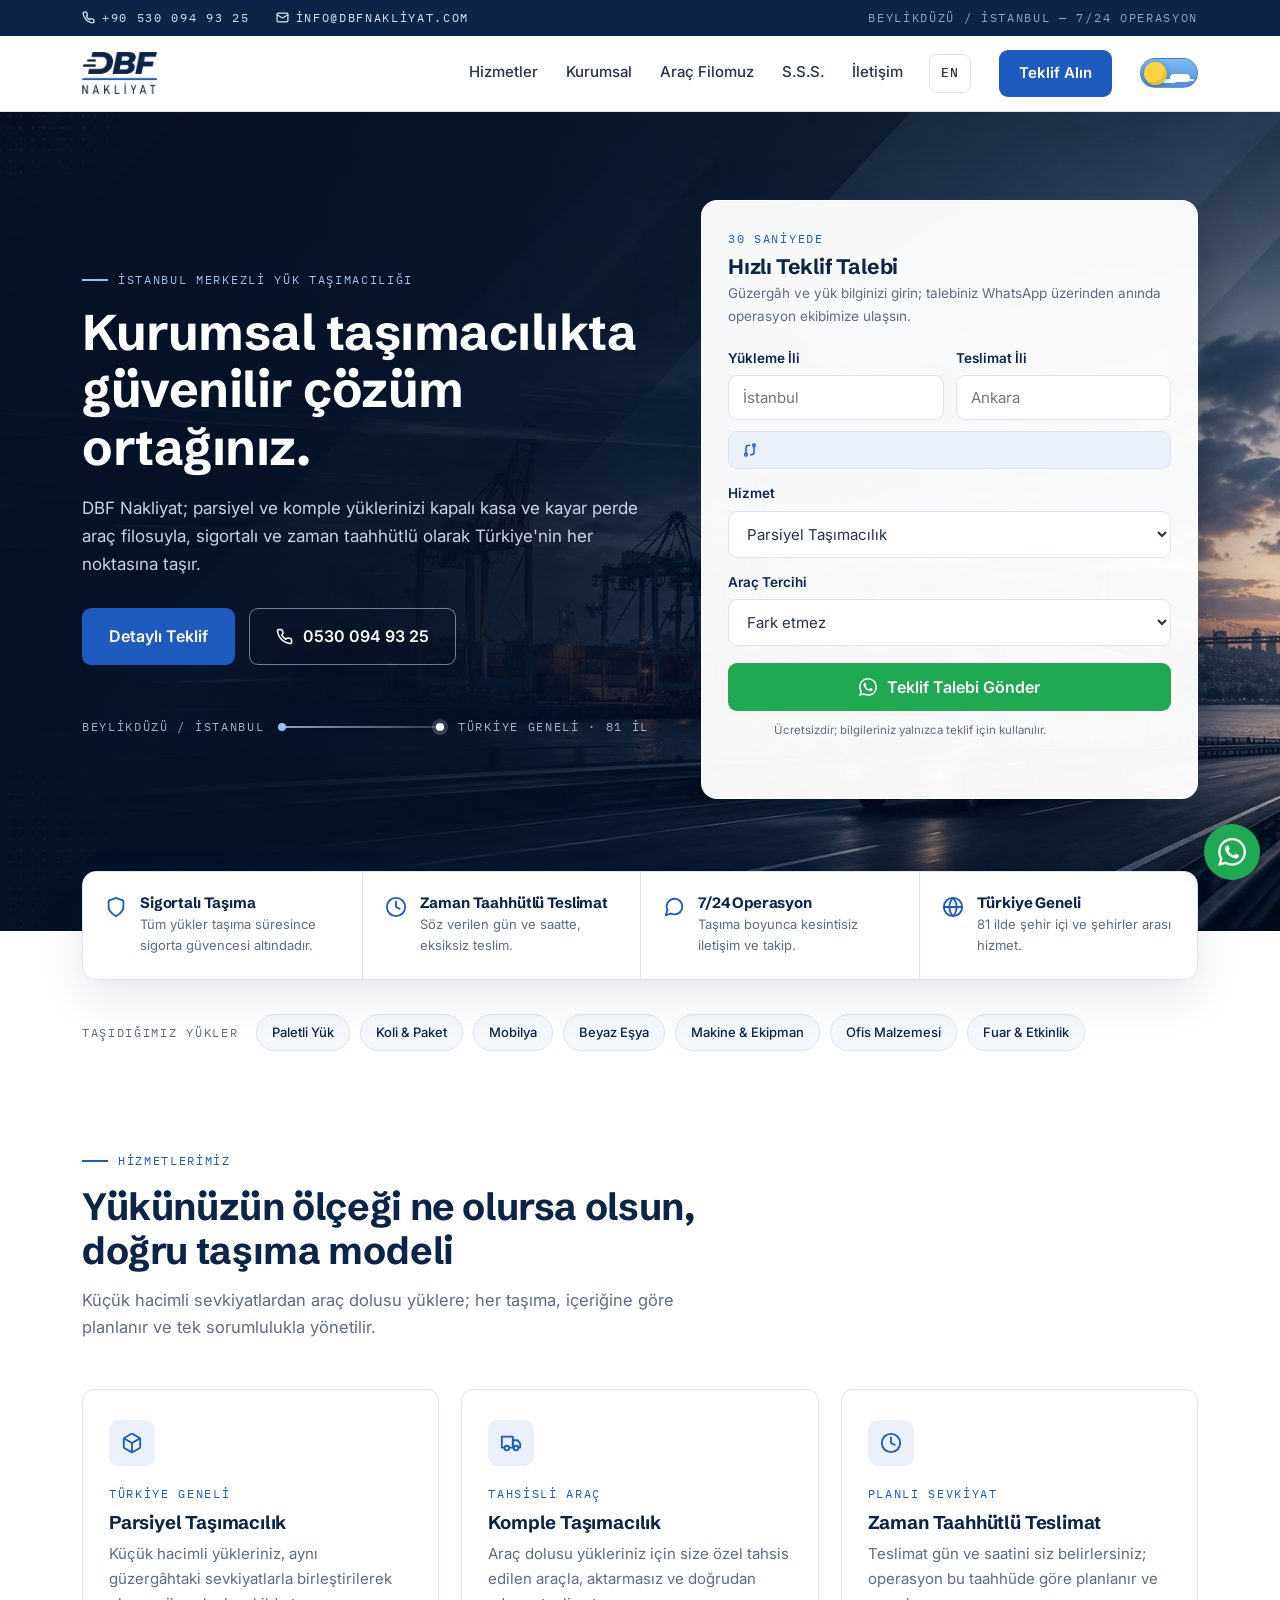
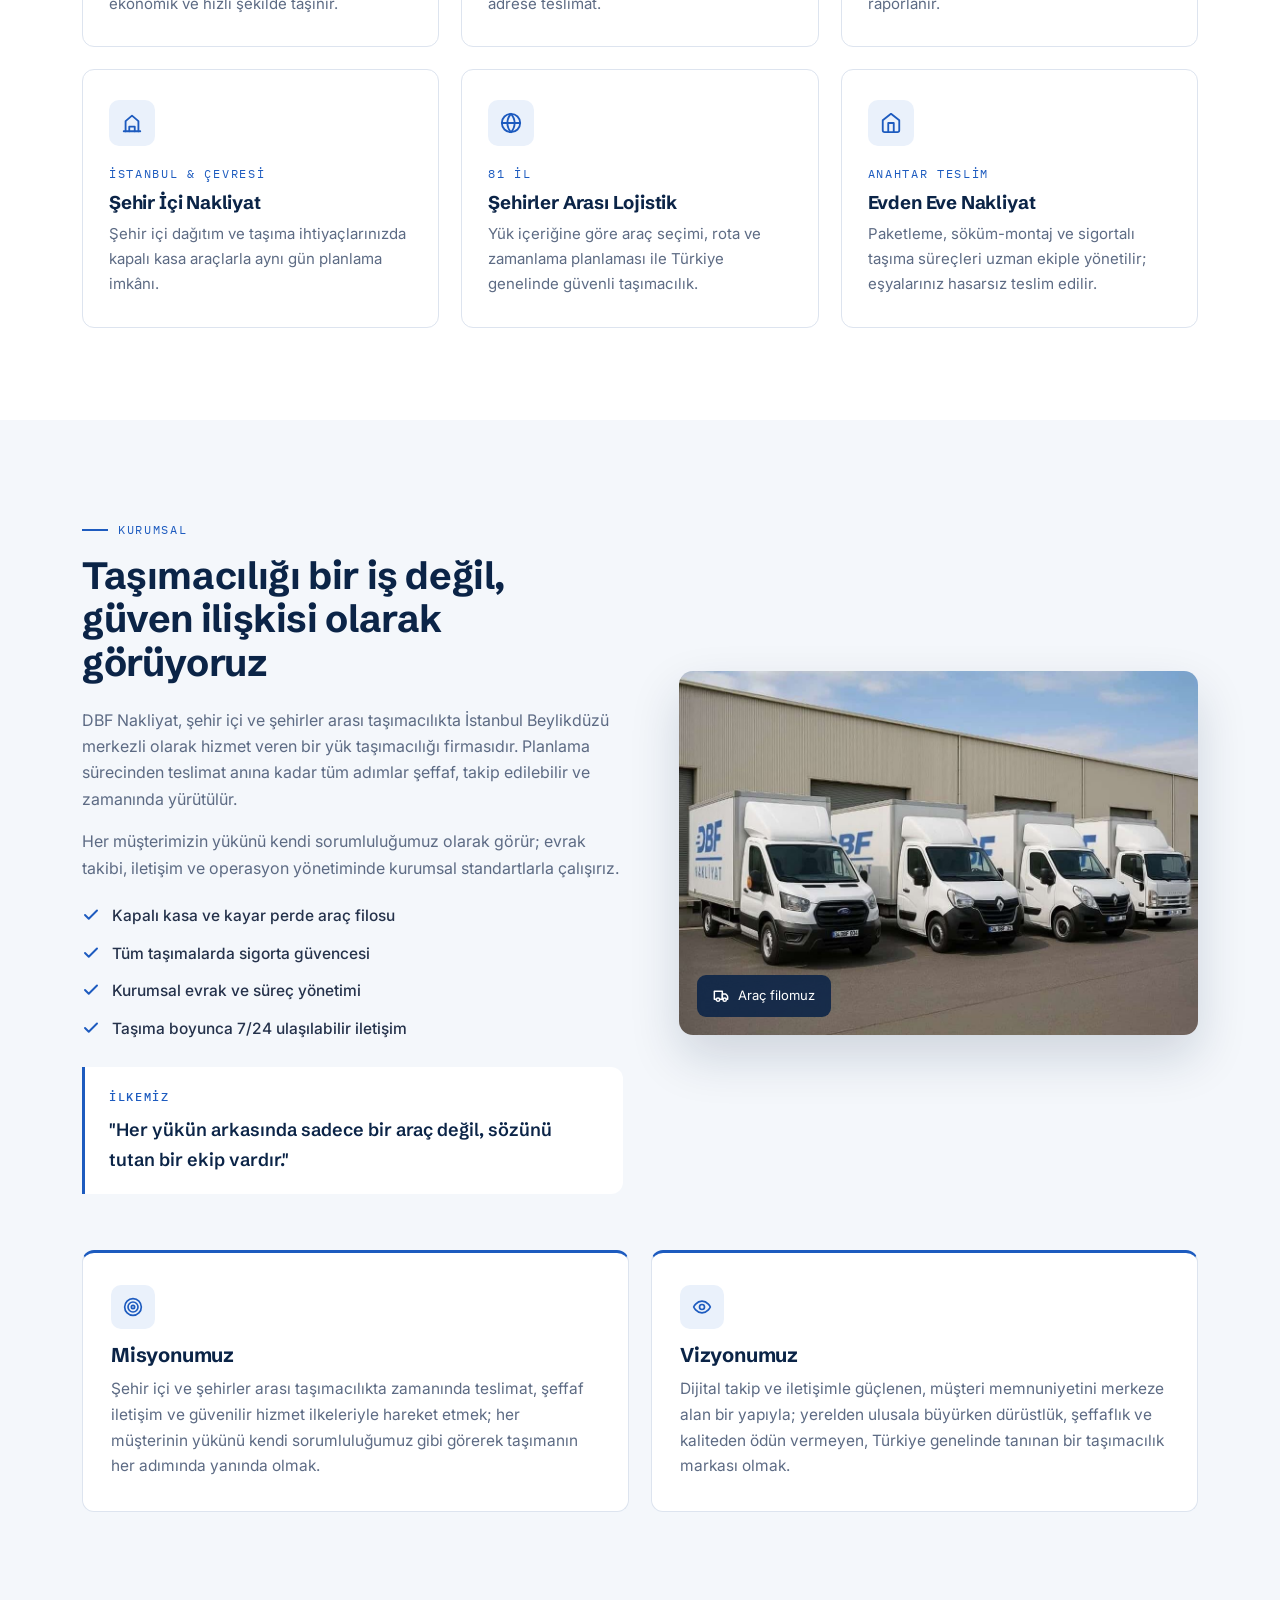
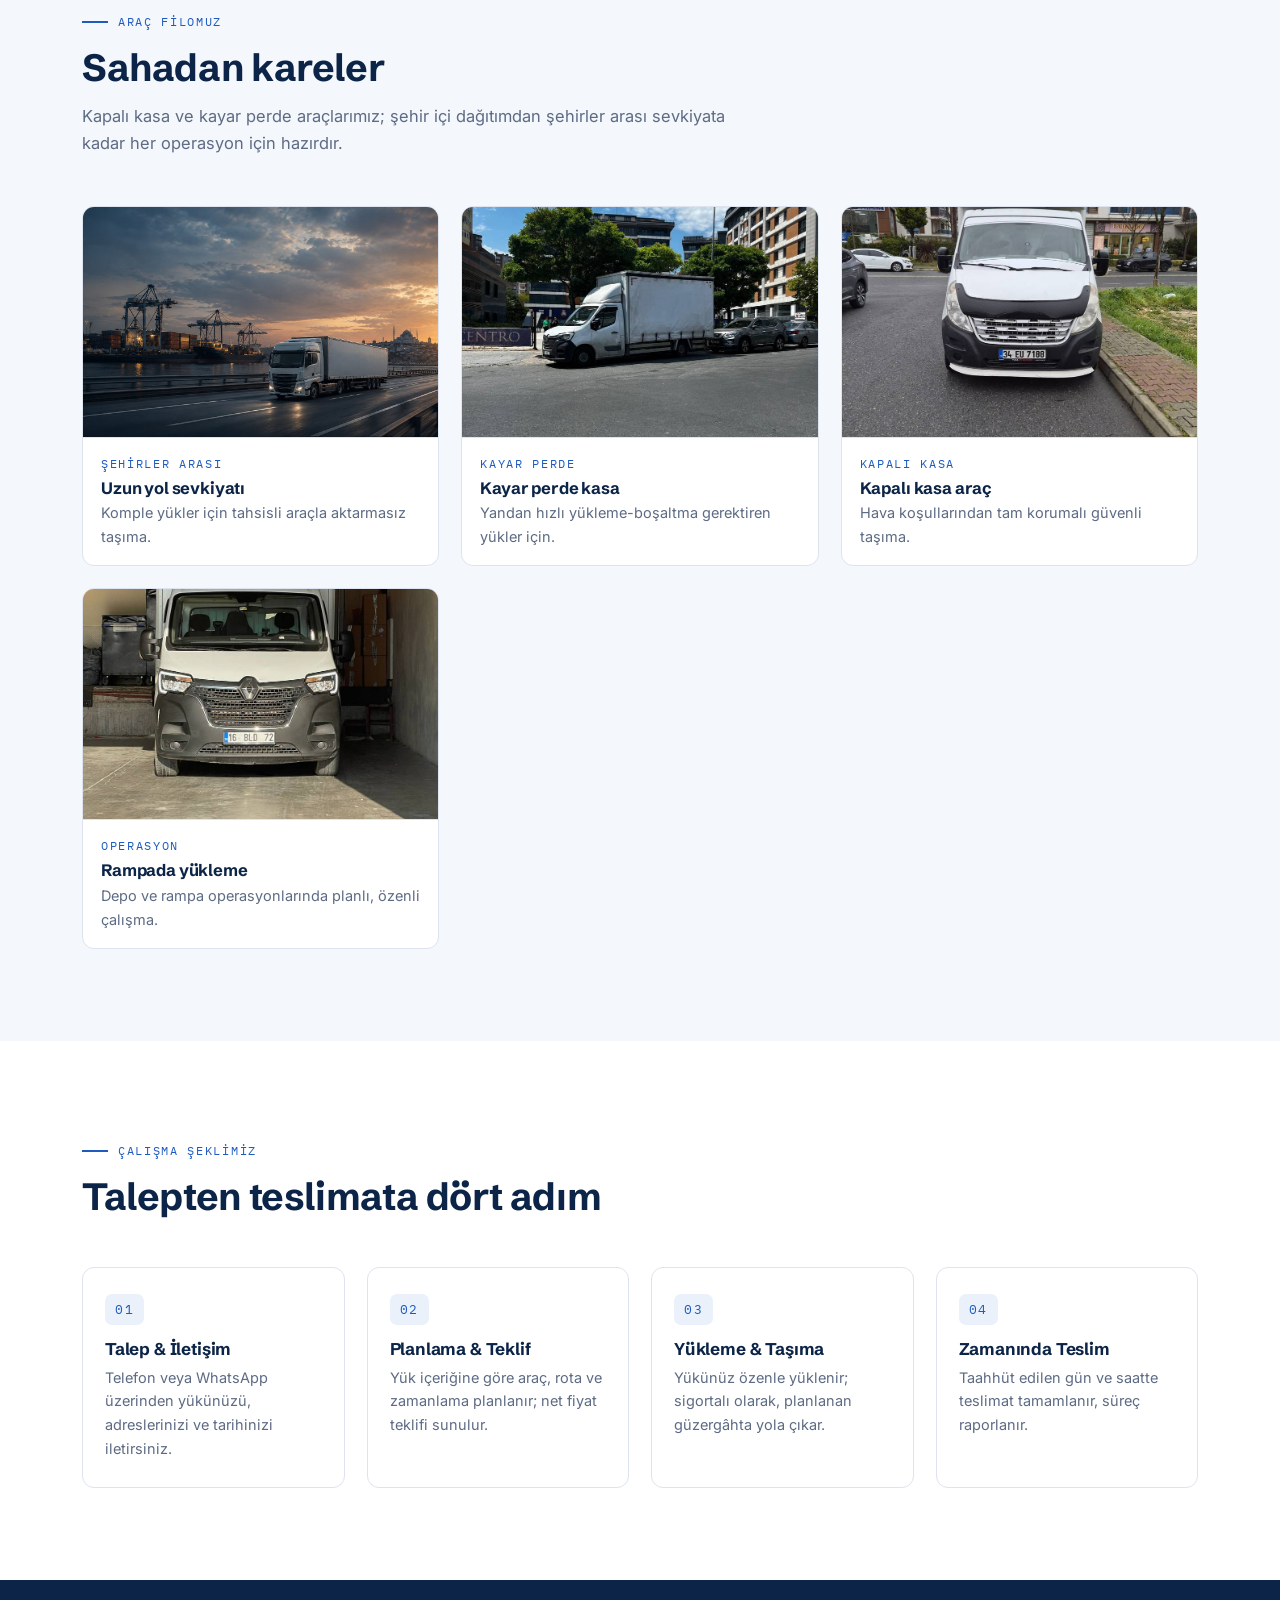
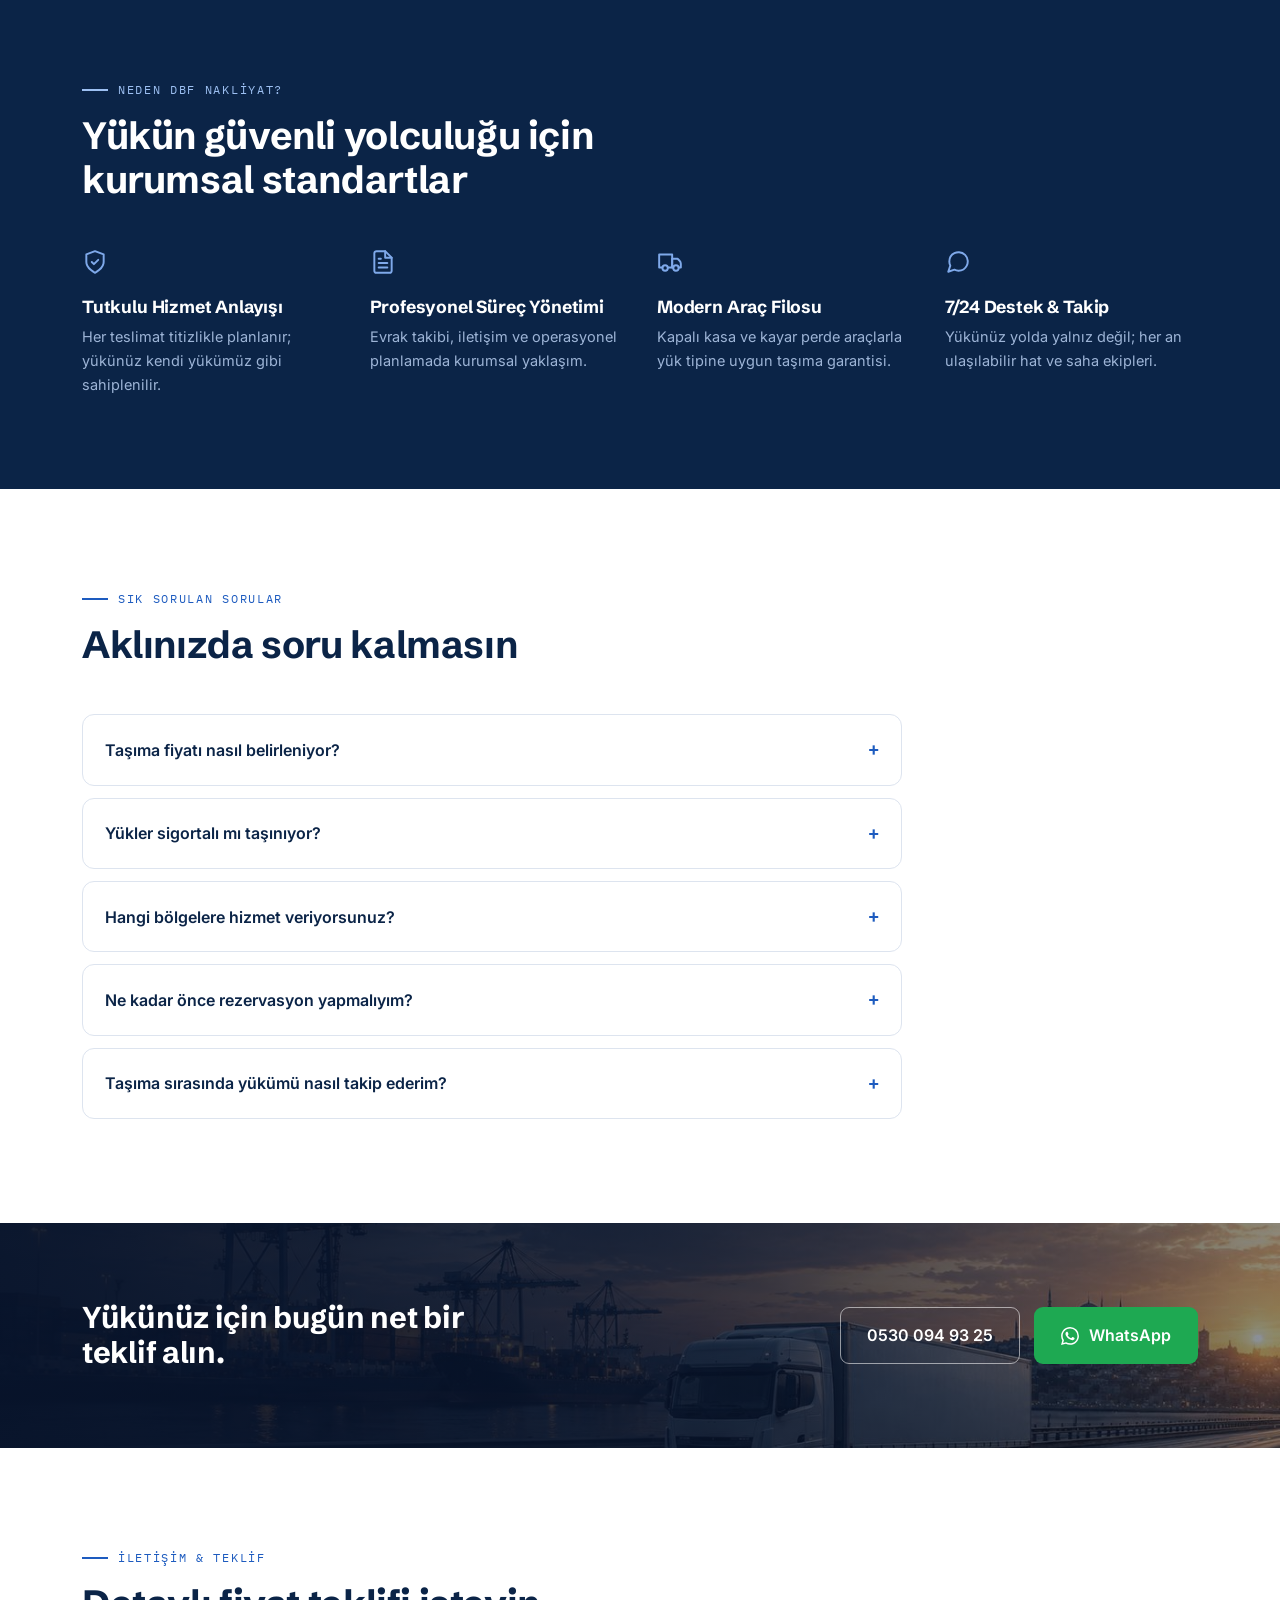
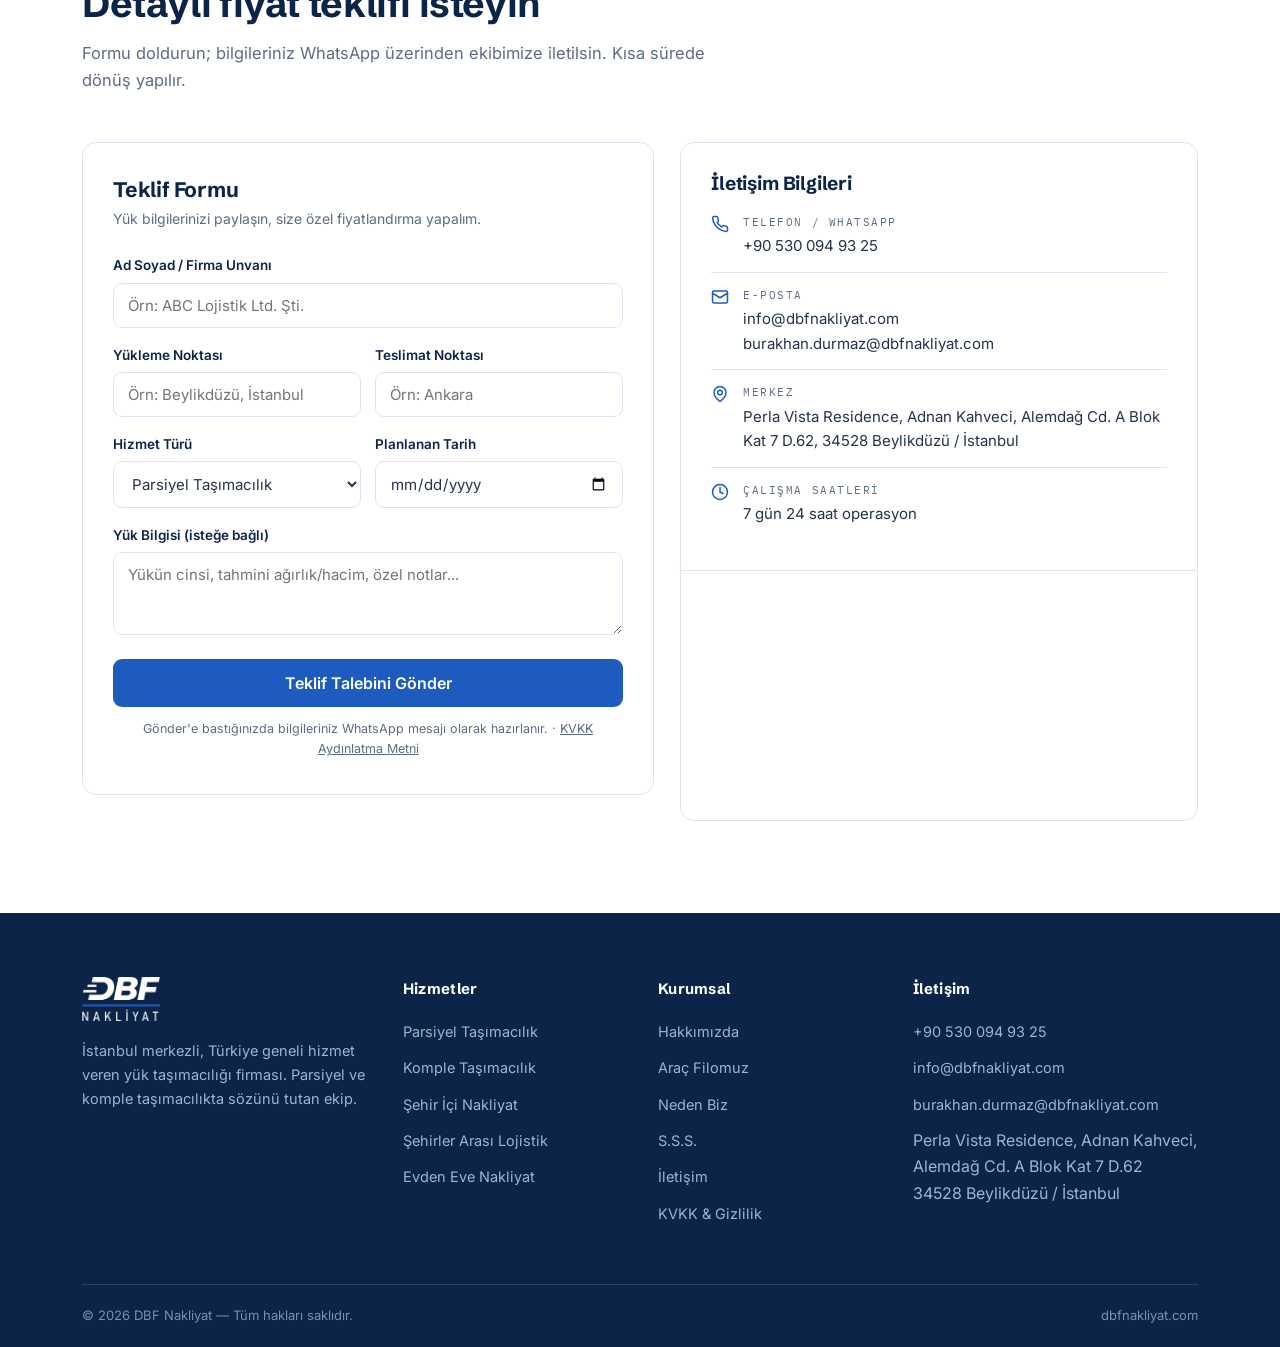
==== commit 8babc631: "Add files via upload" ====
--- a/index.html
+++ b/index.html
@@ -71,7 +71,7 @@
 <link rel="preconnect" href="https://fonts.googleapis.com">
 <link rel="preconnect" href="https://fonts.gstatic.com" crossorigin>
 <link href="https://fonts.googleapis.com/css2?family=Schibsted+Grotesk:wght@500;600;700&family=Inter:wght@400;500;600&family=IBM+Plex+Mono:wght@500&display=swap" rel="stylesheet">
-<link rel="stylesheet" href="style.css">
+<link rel="stylesheet" href="style.css?v=31">
 </head>
 <body>
 
@@ -531,7 +531,7 @@
             <textarea id="notlar" rows="3" placeholder="Yükün cinsi, tahmini ağırlık/hacim, özel notlar..."></textarea>
           </div>
           <button class="btn btn-mavi" type="button" onclick="teklifGonder()">Teklif Talebini Gönder</button>
-          <p class="ufak">Gönder'e bastığınızda bilgileriniz WhatsApp mesajı olarak hazırlanır.</p>
+          <p class="ufak">Gönder'e bastığınızda bilgileriniz WhatsApp mesajı olarak hazırlanır. · <a href="kvkk.html" style="text-decoration:underline">KVKK Aydınlatma Metni</a></p>
         </div>
         <div class="bilgi-kart reveal">
           <div class="bilgi-ic">
@@ -589,6 +589,7 @@
           <li><a href="#neden">Neden Biz</a></li>
           <li><a href="#sss">S.S.S.</a></li>
           <li><a href="#iletisim">İletişim</a></li>
+          <li><a href="kvkk.html">KVKK &amp; Gizlilik</a></li>
         </ul>
       </div>
       <div>
@@ -630,7 +631,7 @@
   </div>
 </div>
 
-<script src="app.js"></script>
+<script src="app.js?v=31"></script>
 <script>
 function hizliTeklif(){
   var nereden = document.getElementById('h-nereden').value.trim();
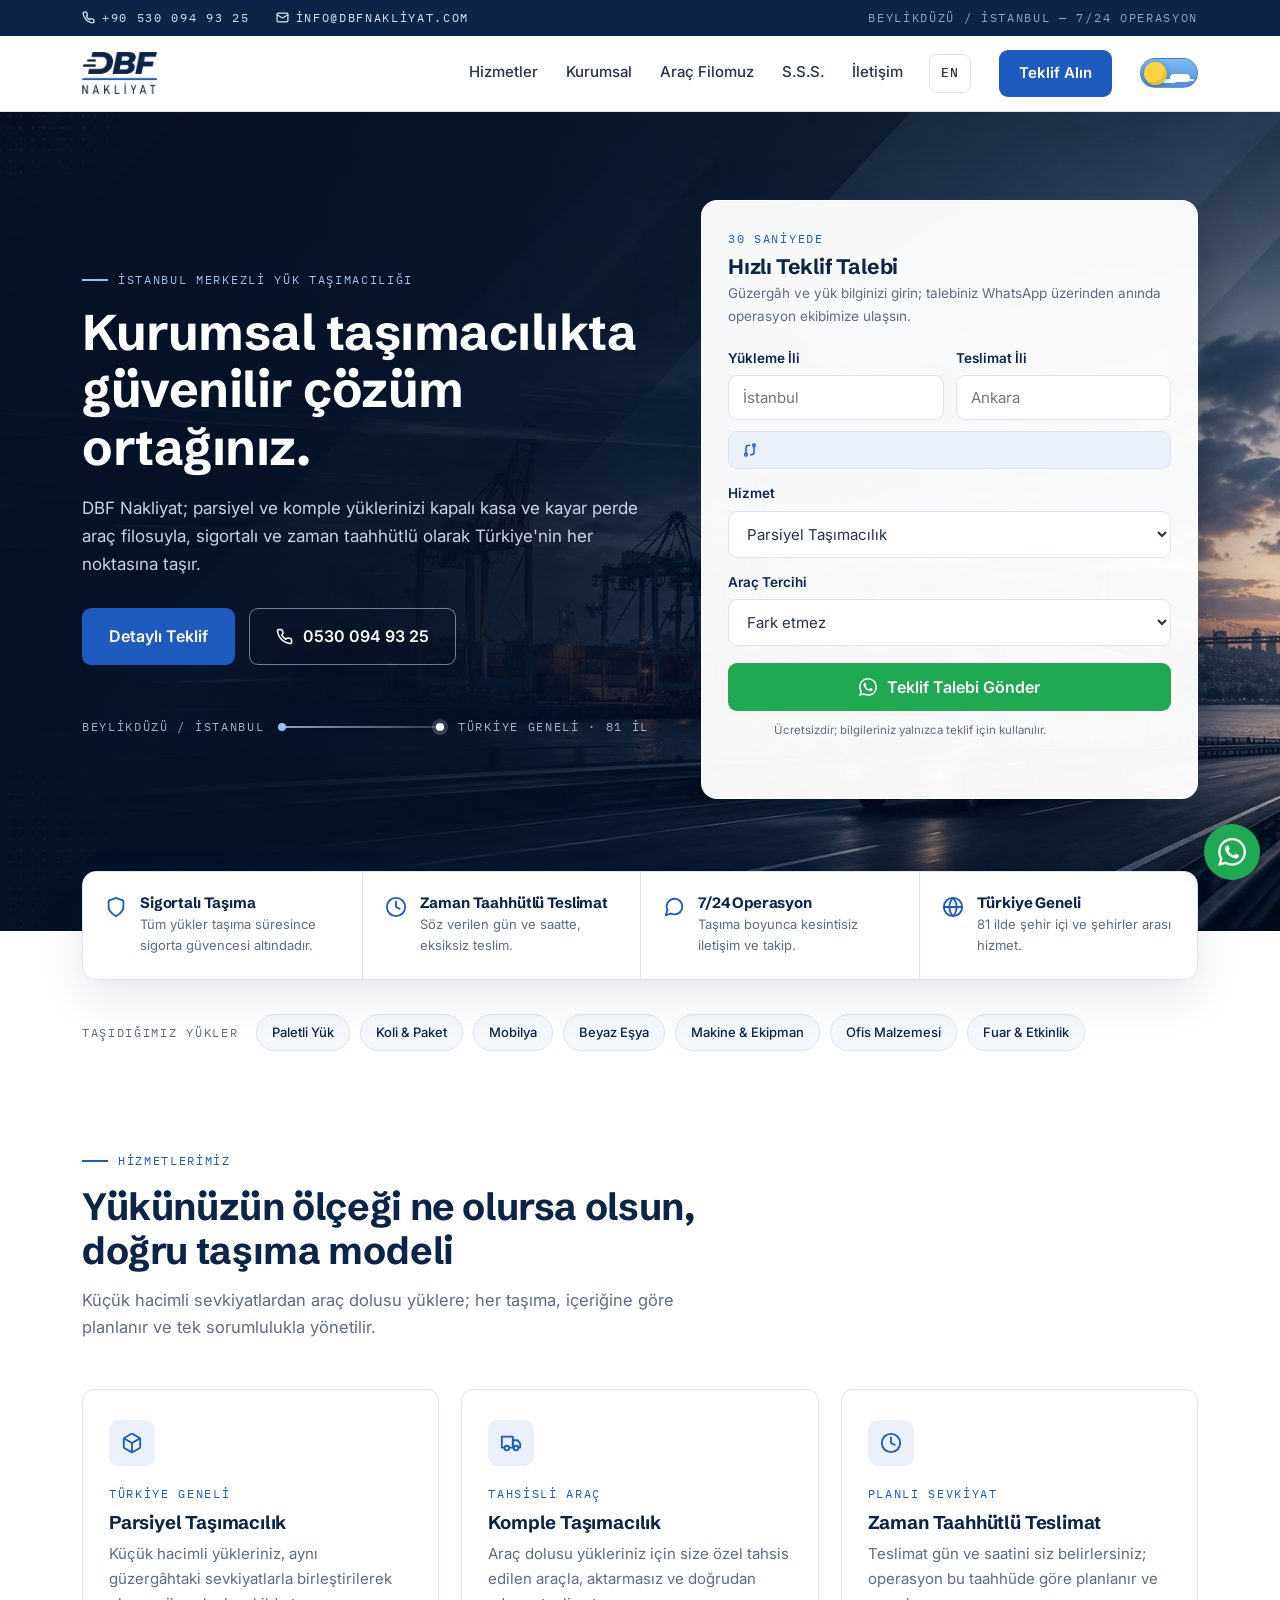
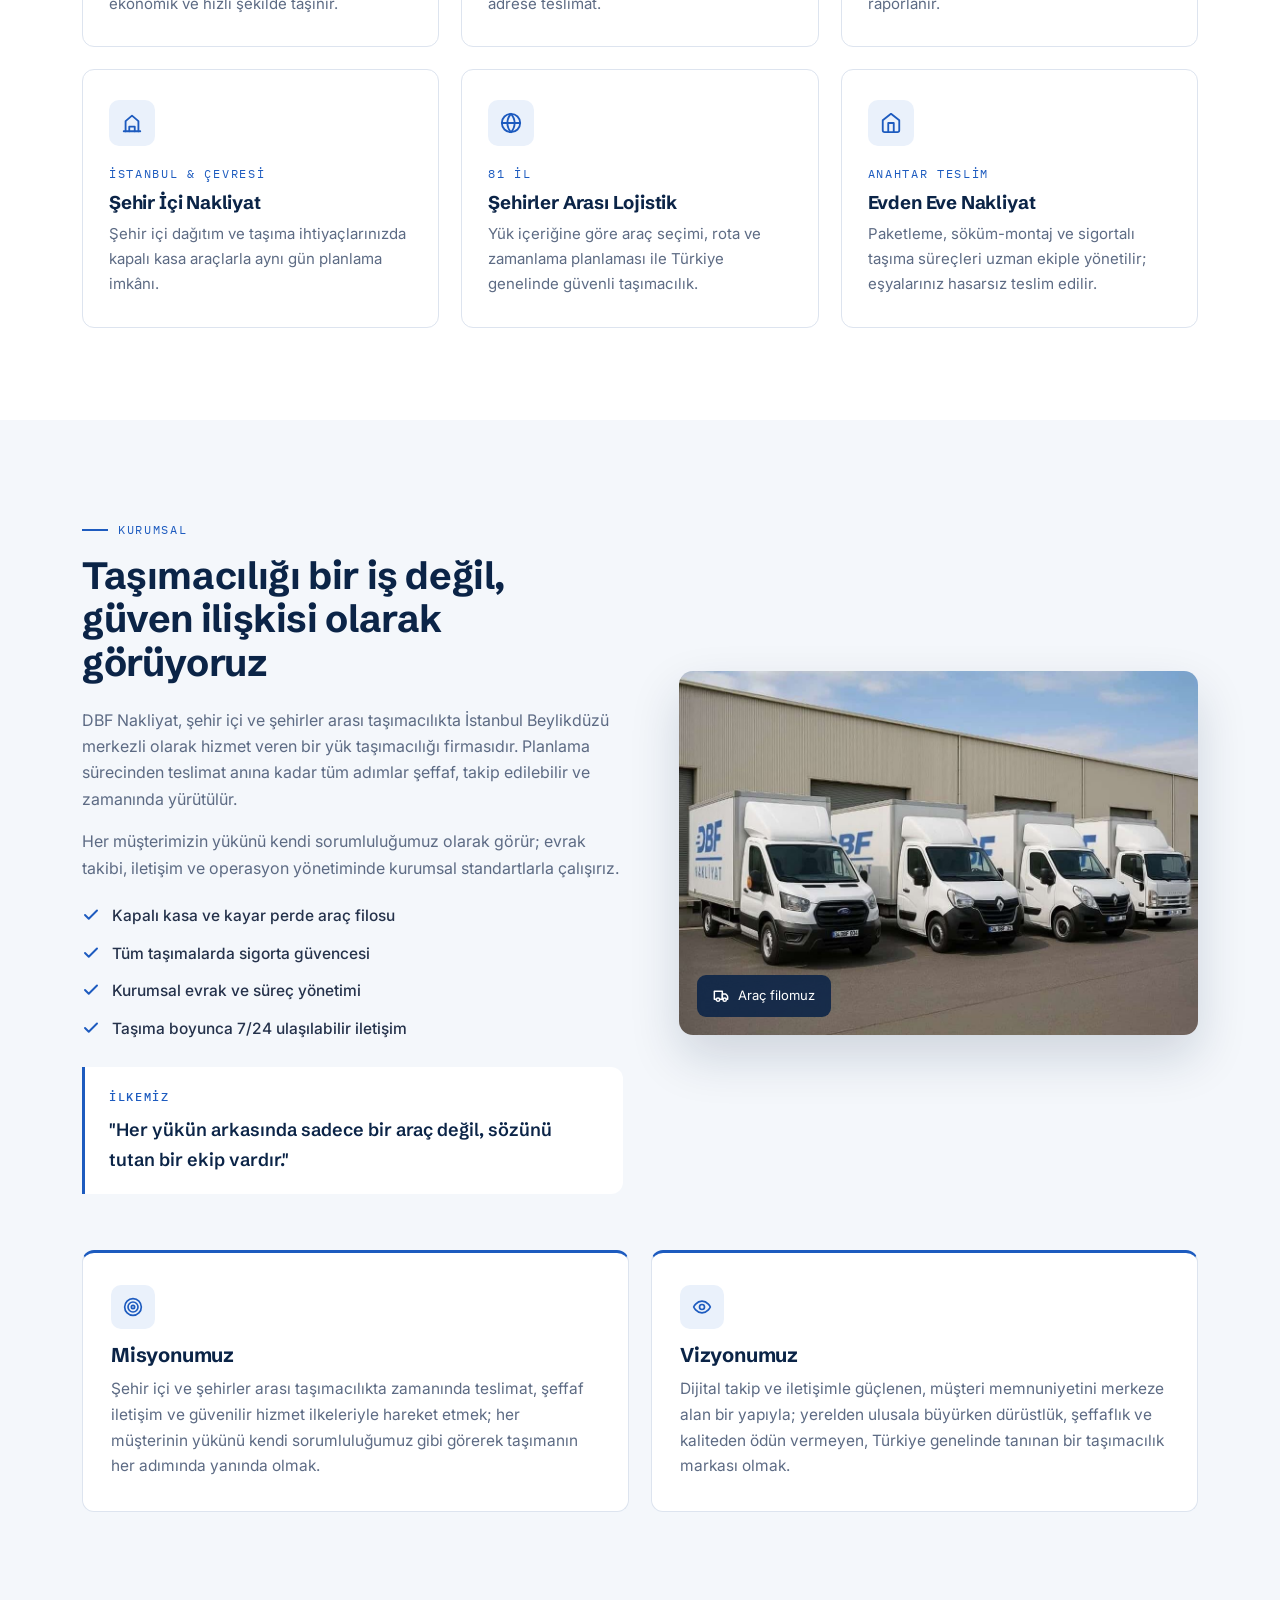
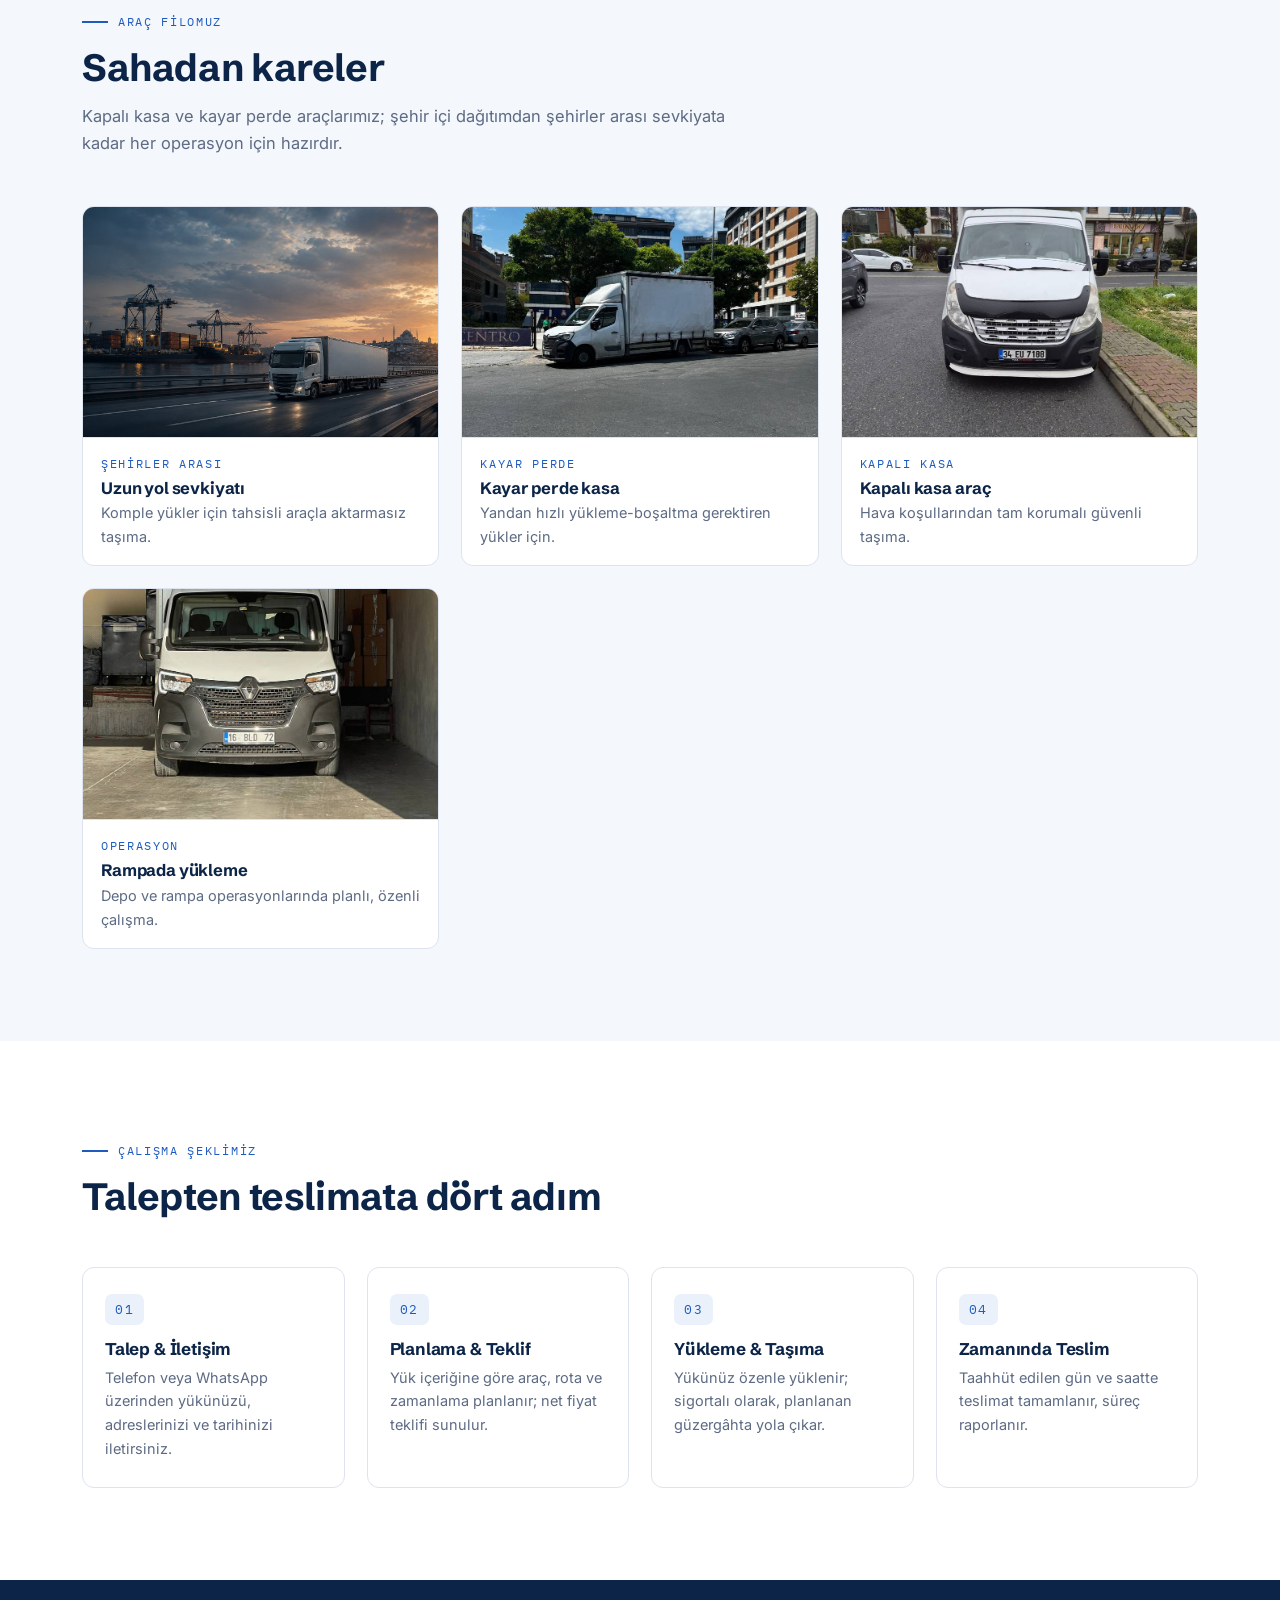
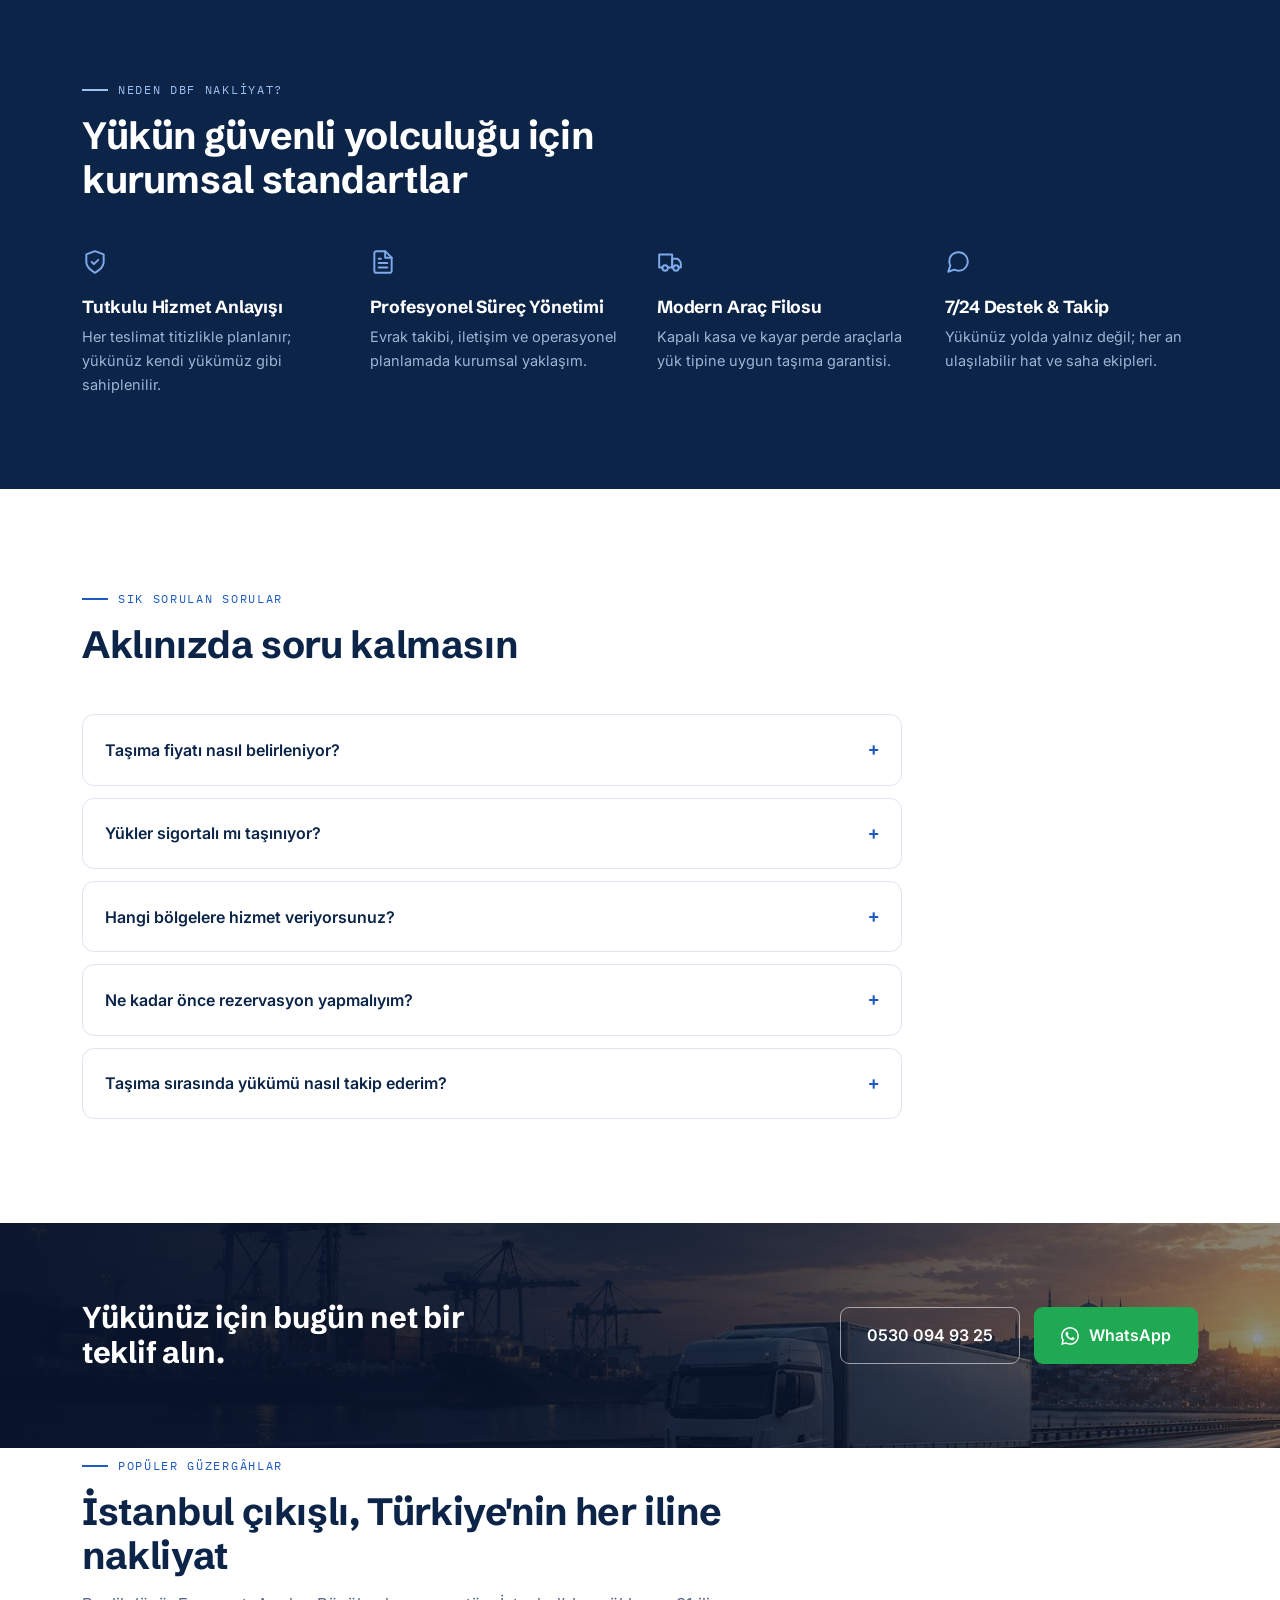
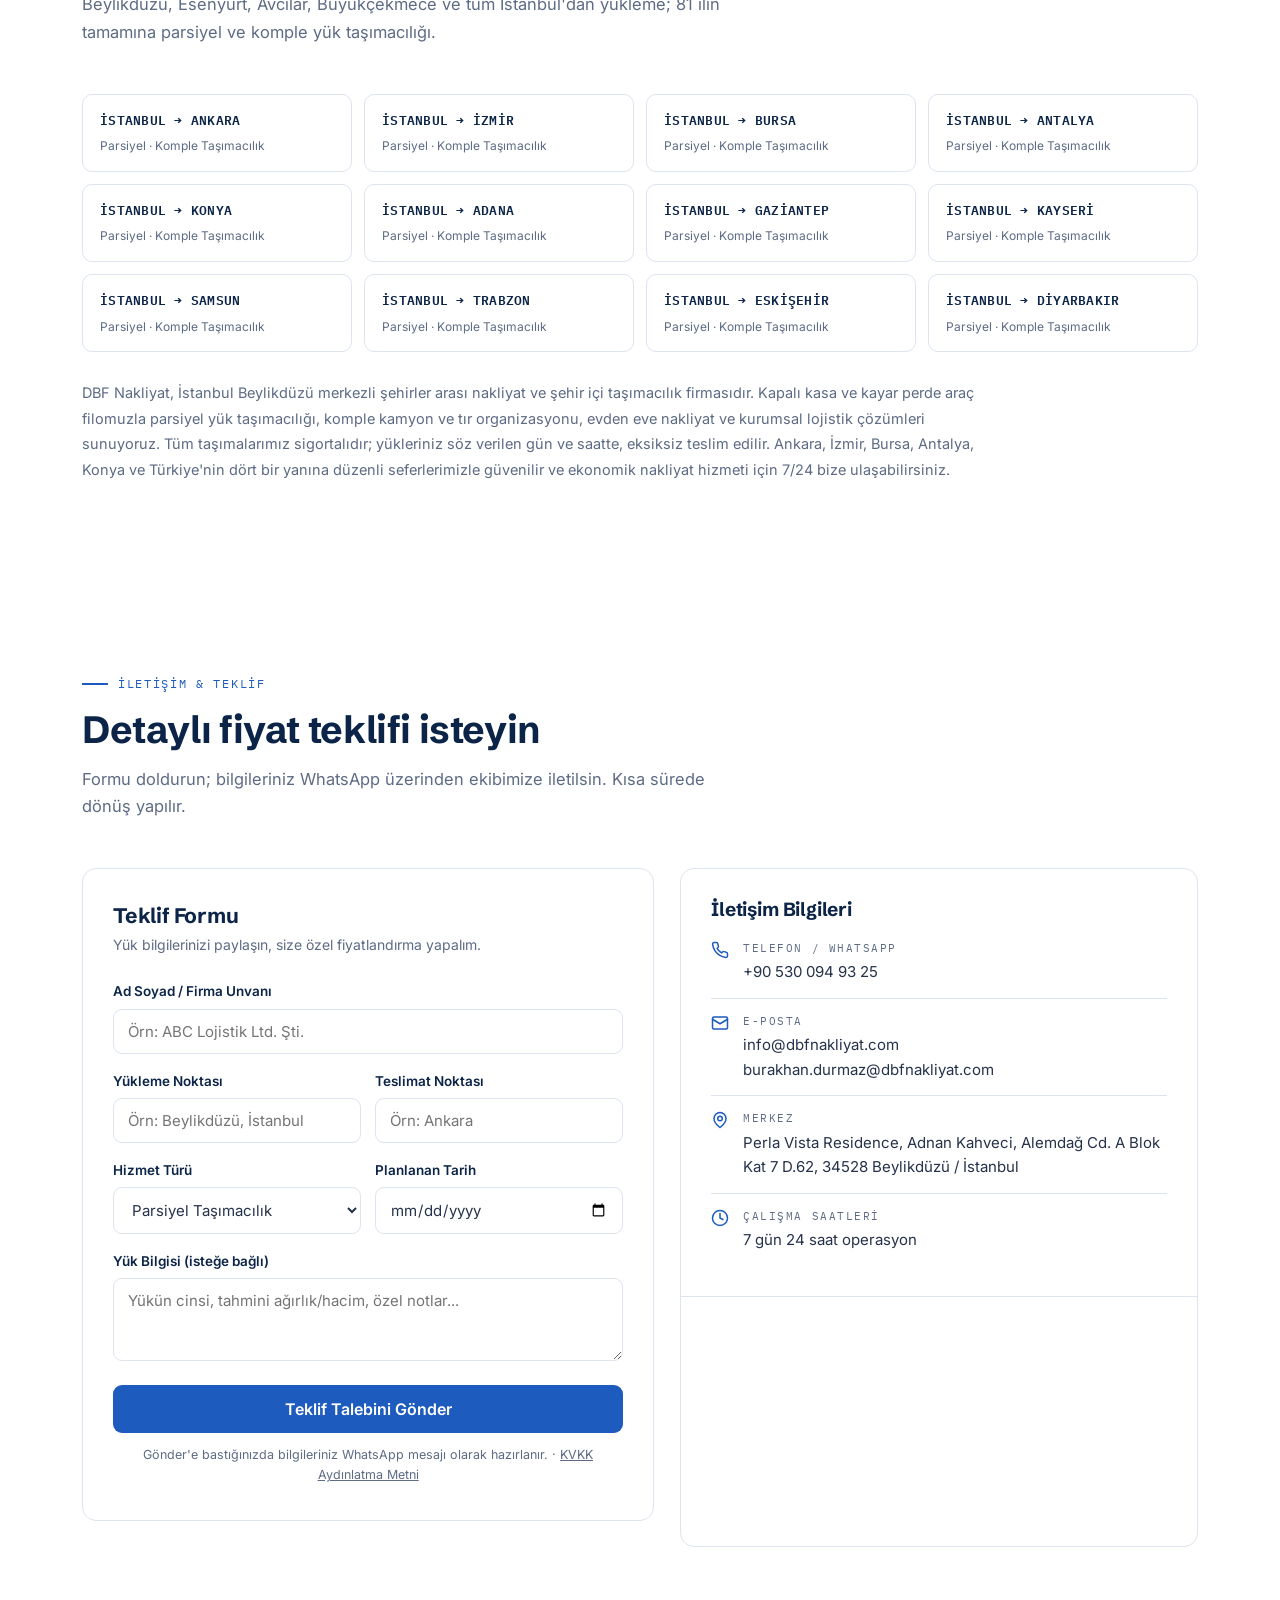
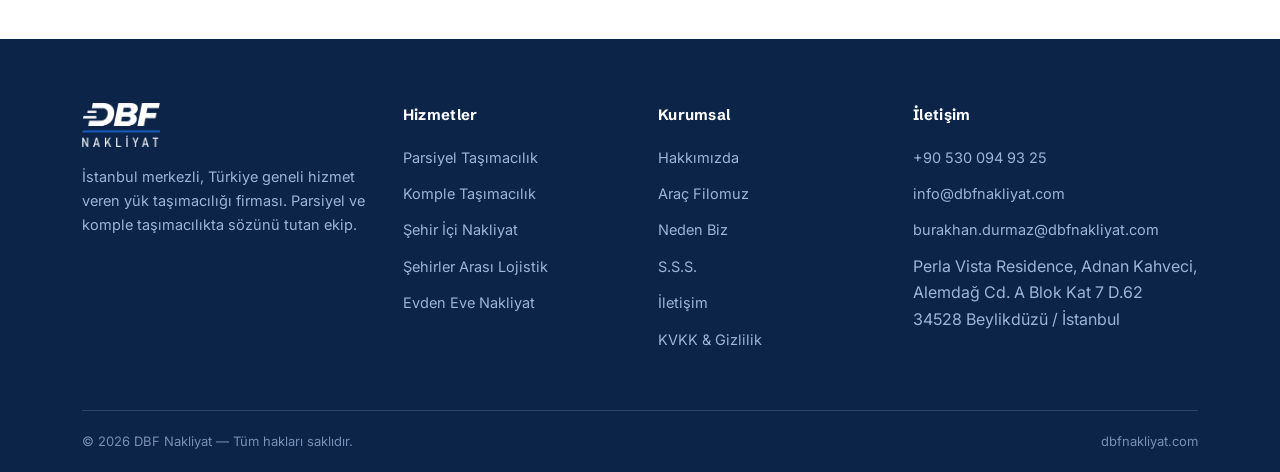
==== commit 32a06cca: "Add files via upload" ====
--- a/index.html
+++ b/index.html
@@ -5,8 +5,8 @@
 <meta name="viewport" content="width=device-width, initial-scale=1.0">
 
 <!-- ✏️ DÜZENLE: Site başlığı ve açıklaması (Google'da görünen metinler) -->
-<title>DBF Nakliyat | Kurumsal Yük Taşımacılığı ve Lojistik — İstanbul</title>
-<meta name="description" content="DBF Nakliyat — İstanbul merkezli, Türkiye geneli parsiyel ve komple yük taşımacılığı. Kapalı kasa ve kayar perde araç filosu, sigortalı ve zaman taahhütlü teslimat. Tel: 0530 094 93 25">
+<title>DBF Nakliyat | Beylikdüzü İstanbul Şehirler Arası Nakliyat &amp; Parsiyel Taşımacılık</title>
+<meta name="description" content="Beylikdüzü İstanbul merkezli nakliyat firması DBF Nakliyat — Türkiye 81 il şehirler arası parsiyel ve komple yük taşımacılığı, evden eve nakliyat. Sigortalı, kapalı kasa ve kayar perde araç filosu. 7/24: 0530 094 93 25">
 
 <link rel="canonical" href="https://dbfnakliyat.com/">
 <meta name="robots" content="index, follow">
@@ -15,8 +15,8 @@
 <meta name="geo.region" content="TR-34">
 <meta name="geo.placename" content="Beylikdüzü, İstanbul">
 <meta property="og:type" content="website">
-<meta property="og:title" content="DBF Nakliyat | Kurumsal Yük Taşımacılığı ve Lojistik">
-<meta property="og:description" content="Türkiye geneli parsiyel ve komple yük taşımacılığı. Sigortalı, zaman taahhütlü, kurumsal taşımacılık çözümleri.">
+<meta property="og:title" content="DBF Nakliyat | Beylikdüzü İstanbul Nakliyat &amp; Taşımacılık">
+<meta property="og:description" content="Türkiye 81 il parsiyel ve komple yük taşımacılığı. Sigortalı, zamanında teslimat. 7/24: 0530 094 93 25">
 <meta property="og:url" content="https://dbfnakliyat.com/">
 <meta property="og:image" content="https://dbfnakliyat.com/og-banner.jpg">
 <meta property="og:locale" content="tr_TR">
@@ -71,7 +71,17 @@
 <link rel="preconnect" href="https://fonts.googleapis.com">
 <link rel="preconnect" href="https://fonts.gstatic.com" crossorigin>
 <link href="https://fonts.googleapis.com/css2?family=Schibsted+Grotesk:wght@500;600;700&family=Inter:wght@400;500;600&family=IBM+Plex+Mono:wght@500&display=swap" rel="stylesheet">
-<link rel="stylesheet" href="style.css?v=31">
+<link rel="preload" as="image" href="hero.jpg">
+<link rel="stylesheet" href="style.css?v=32">
+<script type="application/ld+json">
+{
+  "@context": "https://schema.org",
+  "@type": "WebSite",
+  "name": "DBF Nakliyat",
+  "url": "https://dbfnakliyat.com",
+  "inLanguage": "tr"
+}
+</script>
 </head>
 <body>
 
@@ -483,6 +493,69 @@
     </div>
   </div>
 
+
+  <!-- POPÜLER GÜZERGÂHLAR -->
+  <section class="guzergah" id="guzergahlar">
+    <div class="wrap">
+      <div class="baslik reveal">
+        <span class="mono eyebrow">Popüler Güzergâhlar</span>
+        <h2>İstanbul çıkışlı, Türkiye'nin her iline nakliyat</h2>
+        <p class="lead">Beylikdüzü, Esenyurt, Avcılar, Büyükçekmece ve tüm İstanbul'dan yükleme; 81 ilin tamamına parsiyel ve komple yük taşımacılığı.</p>
+      </div>
+      <div class="rota-grid">
+        <a class="rota-kart reveal" href="#iletisim" aria-label="İstanbul Ankara nakliyat teklifi al">
+          <span class="mono">İstanbul → Ankara</span>
+          <small>Parsiyel · Komple Taşımacılık</small>
+        </a>
+        <a class="rota-kart reveal" href="#iletisim" aria-label="İstanbul İzmir nakliyat teklifi al">
+          <span class="mono">İstanbul → İzmir</span>
+          <small>Parsiyel · Komple Taşımacılık</small>
+        </a>
+        <a class="rota-kart reveal" href="#iletisim" aria-label="İstanbul Bursa nakliyat teklifi al">
+          <span class="mono">İstanbul → Bursa</span>
+          <small>Parsiyel · Komple Taşımacılık</small>
+        </a>
+        <a class="rota-kart reveal" href="#iletisim" aria-label="İstanbul Antalya nakliyat teklifi al">
+          <span class="mono">İstanbul → Antalya</span>
+          <small>Parsiyel · Komple Taşımacılık</small>
+        </a>
+        <a class="rota-kart reveal" href="#iletisim" aria-label="İstanbul Konya nakliyat teklifi al">
+          <span class="mono">İstanbul → Konya</span>
+          <small>Parsiyel · Komple Taşımacılık</small>
+        </a>
+        <a class="rota-kart reveal" href="#iletisim" aria-label="İstanbul Adana nakliyat teklifi al">
+          <span class="mono">İstanbul → Adana</span>
+          <small>Parsiyel · Komple Taşımacılık</small>
+        </a>
+        <a class="rota-kart reveal" href="#iletisim" aria-label="İstanbul Gaziantep nakliyat teklifi al">
+          <span class="mono">İstanbul → Gaziantep</span>
+          <small>Parsiyel · Komple Taşımacılık</small>
+        </a>
+        <a class="rota-kart reveal" href="#iletisim" aria-label="İstanbul Kayseri nakliyat teklifi al">
+          <span class="mono">İstanbul → Kayseri</span>
+          <small>Parsiyel · Komple Taşımacılık</small>
+        </a>
+        <a class="rota-kart reveal" href="#iletisim" aria-label="İstanbul Samsun nakliyat teklifi al">
+          <span class="mono">İstanbul → Samsun</span>
+          <small>Parsiyel · Komple Taşımacılık</small>
+        </a>
+        <a class="rota-kart reveal" href="#iletisim" aria-label="İstanbul Trabzon nakliyat teklifi al">
+          <span class="mono">İstanbul → Trabzon</span>
+          <small>Parsiyel · Komple Taşımacılık</small>
+        </a>
+        <a class="rota-kart reveal" href="#iletisim" aria-label="İstanbul Eskişehir nakliyat teklifi al">
+          <span class="mono">İstanbul → Eskişehir</span>
+          <small>Parsiyel · Komple Taşımacılık</small>
+        </a>
+        <a class="rota-kart reveal" href="#iletisim" aria-label="İstanbul Diyarbakır nakliyat teklifi al">
+          <span class="mono">İstanbul → Diyarbakır</span>
+          <small>Parsiyel · Komple Taşımacılık</small>
+        </a>
+      </div>
+      <p class="seo-metin">DBF Nakliyat, İstanbul Beylikdüzü merkezli şehirler arası nakliyat ve şehir içi taşımacılık firmasıdır. Kapalı kasa ve kayar perde araç filomuzla parsiyel yük taşımacılığı, komple kamyon ve tır organizasyonu, evden eve nakliyat ve kurumsal lojistik çözümleri sunuyoruz. Tüm taşımalarımız sigortalıdır; yükleriniz söz verilen gün ve saatte, eksiksiz teslim edilir. Ankara, İzmir, Bursa, Antalya, Konya ve Türkiye'nin dört bir yanına düzenli seferlerimizle güvenilir ve ekonomik nakliyat hizmeti için 7/24 bize ulaşabilirsiniz.</p>
+    </div>
+  </section>
+
   <!-- İLETİŞİM -->
   <section id="iletisim">
     <div class="wrap">
@@ -631,7 +704,7 @@
   </div>
 </div>
 
-<script src="app.js?v=31"></script>
+<script src="app.js?v=32"></script>
 <script>
 function hizliTeklif(){
   var nereden = document.getElementById('h-nereden').value.trim();
--- a/style.css
+++ b/style.css
@@ -426,3 +426,21 @@
   [data-tema="koyu"] .dil-rozet{color:#E9F0FB;border-color:var(--cizgi)}
   @media(min-width:961px){.dil-rozet{display:none}}  /* masaüstünde menüdeki EN yeterli */
   @media(max-width:960px){.nav{gap:12px}}
+
+  /* ---------- POPÜLER GÜZERGÂHLAR ---------- */
+  .guzergah{padding-top:0}
+  .rota-grid{display:grid;grid-template-columns:repeat(4,1fr);gap:12px}
+  .rota-kart{
+    display:flex;flex-direction:column;gap:5px;
+    border:1px solid var(--cizgi);border-radius:10px;
+    background:#fff;padding:15px 17px;
+    transition:border-color .15s,transform .15s,box-shadow .15s;
+  }
+  .rota-kart .mono{font-size:13px;color:var(--lacivert);font-weight:600;letter-spacing:.02em}
+  .rota-kart small{color:var(--gri);font-size:12px}
+  .rota-kart:hover{border-color:var(--mavi);transform:translateY(-2px);box-shadow:0 10px 24px rgba(11,36,71,.08)}
+  .seo-metin{margin-top:28px;color:var(--gri);font-size:14.5px;line-height:1.75;max-width:920px}
+  [data-tema="koyu"] .rota-kart{background:#101F39;border-color:var(--cizgi)}
+  [data-tema="koyu"] .rota-kart .mono{color:#E9F0FB}
+  @media(max-width:960px){.rota-grid{grid-template-columns:repeat(3,1fr)}}
+  @media(max-width:640px){.rota-grid{grid-template-columns:repeat(2,1fr)}}
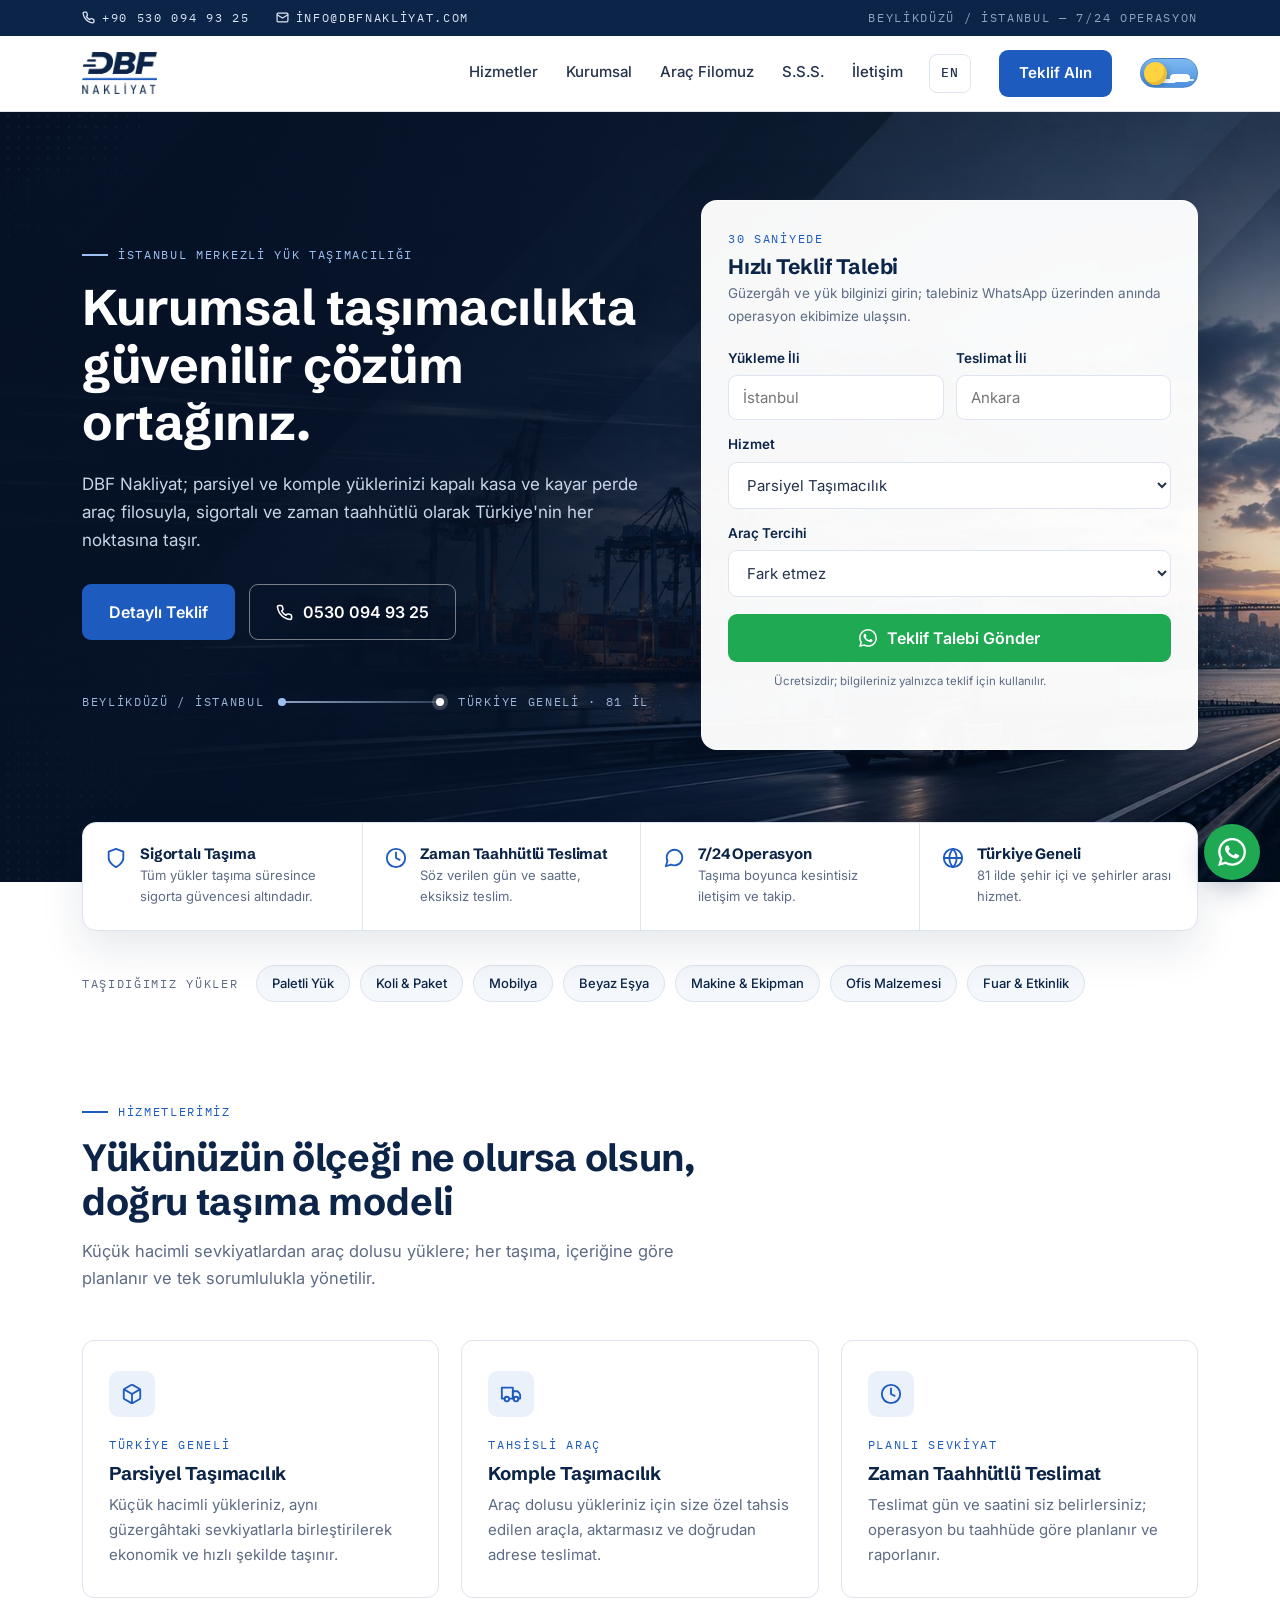
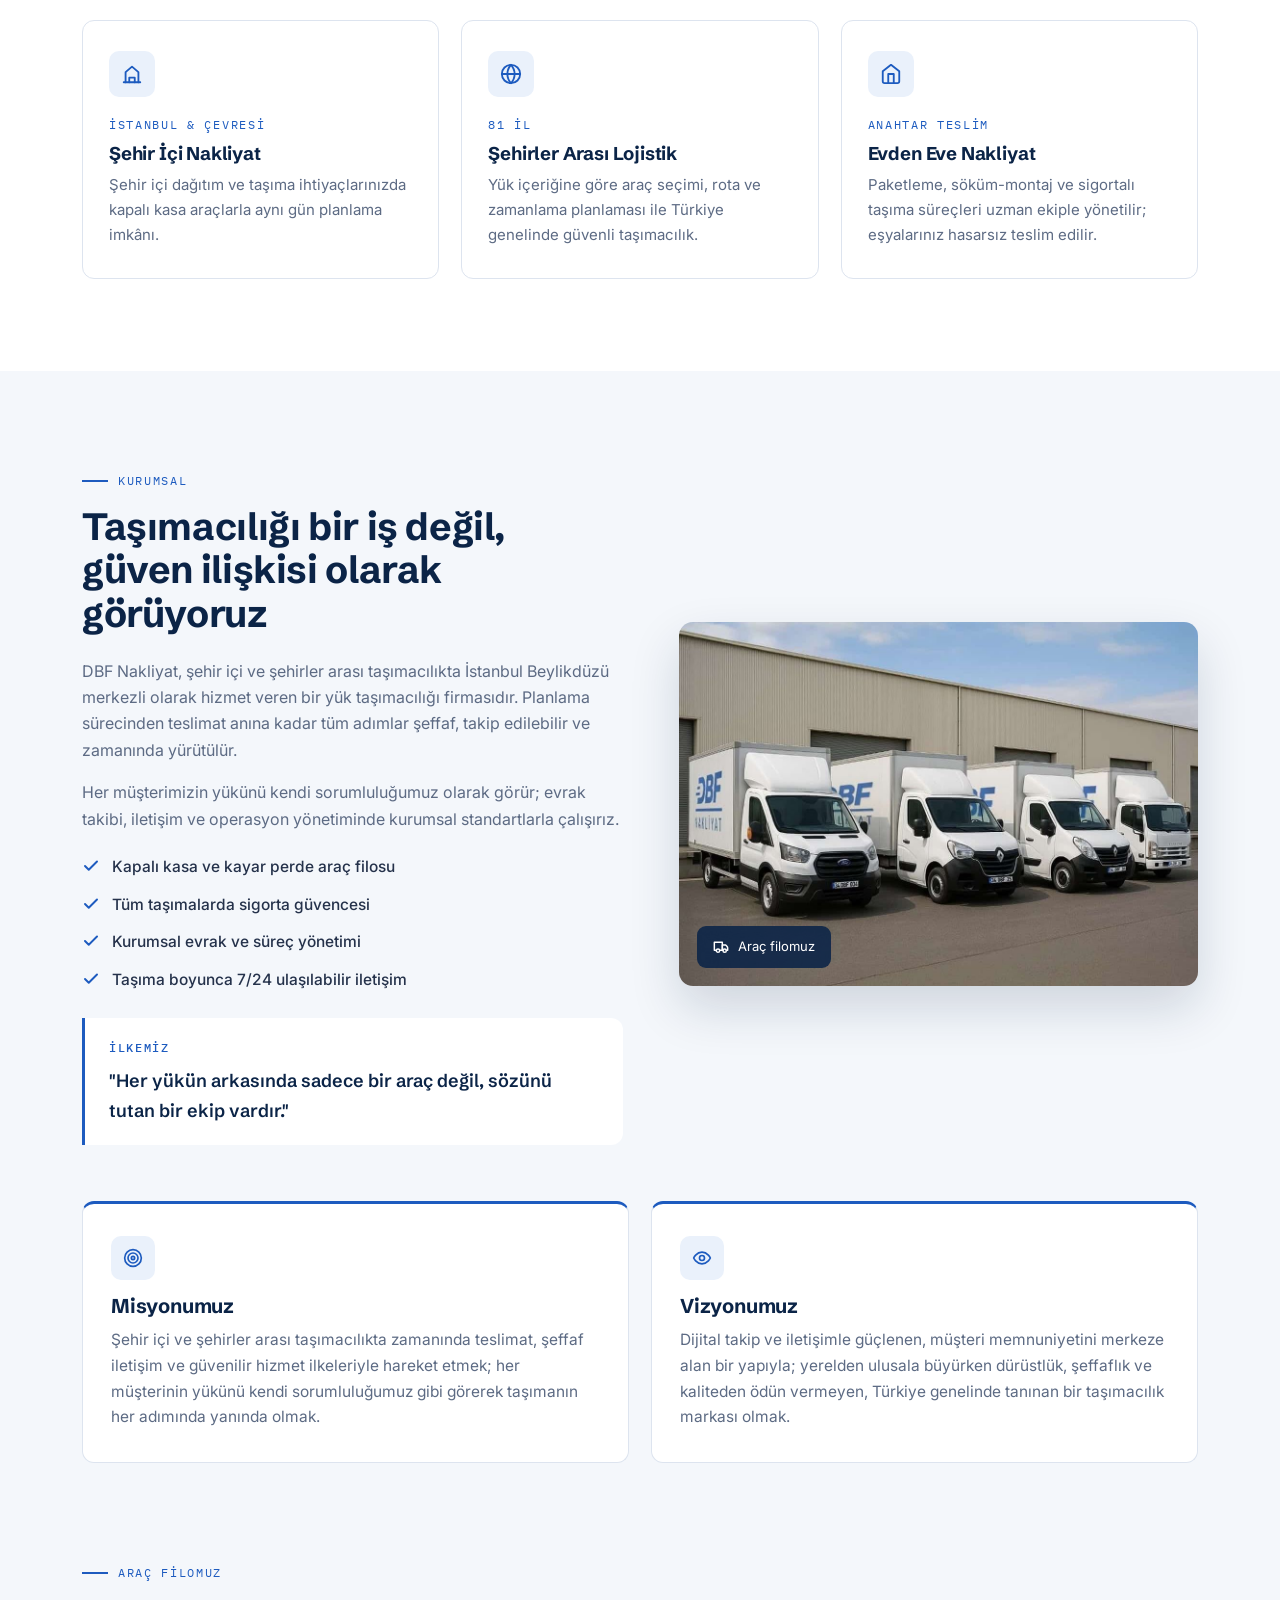
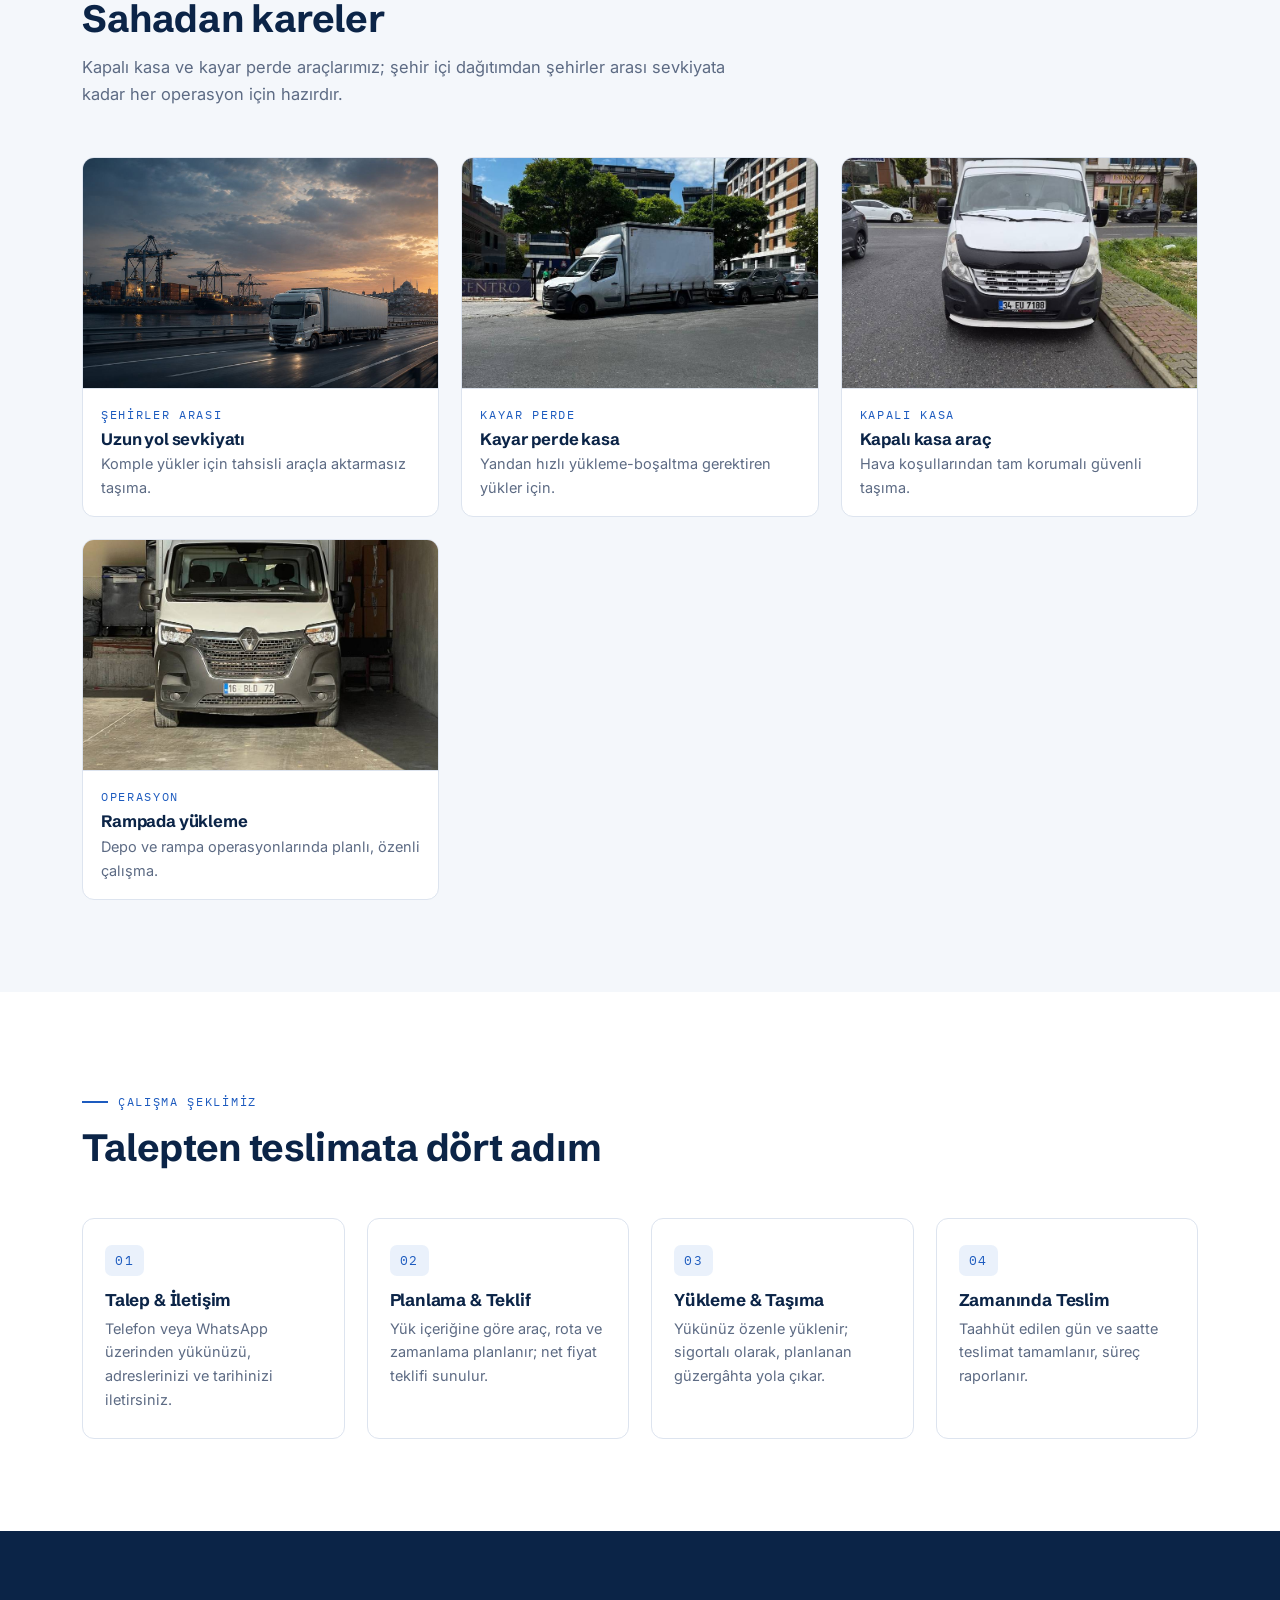
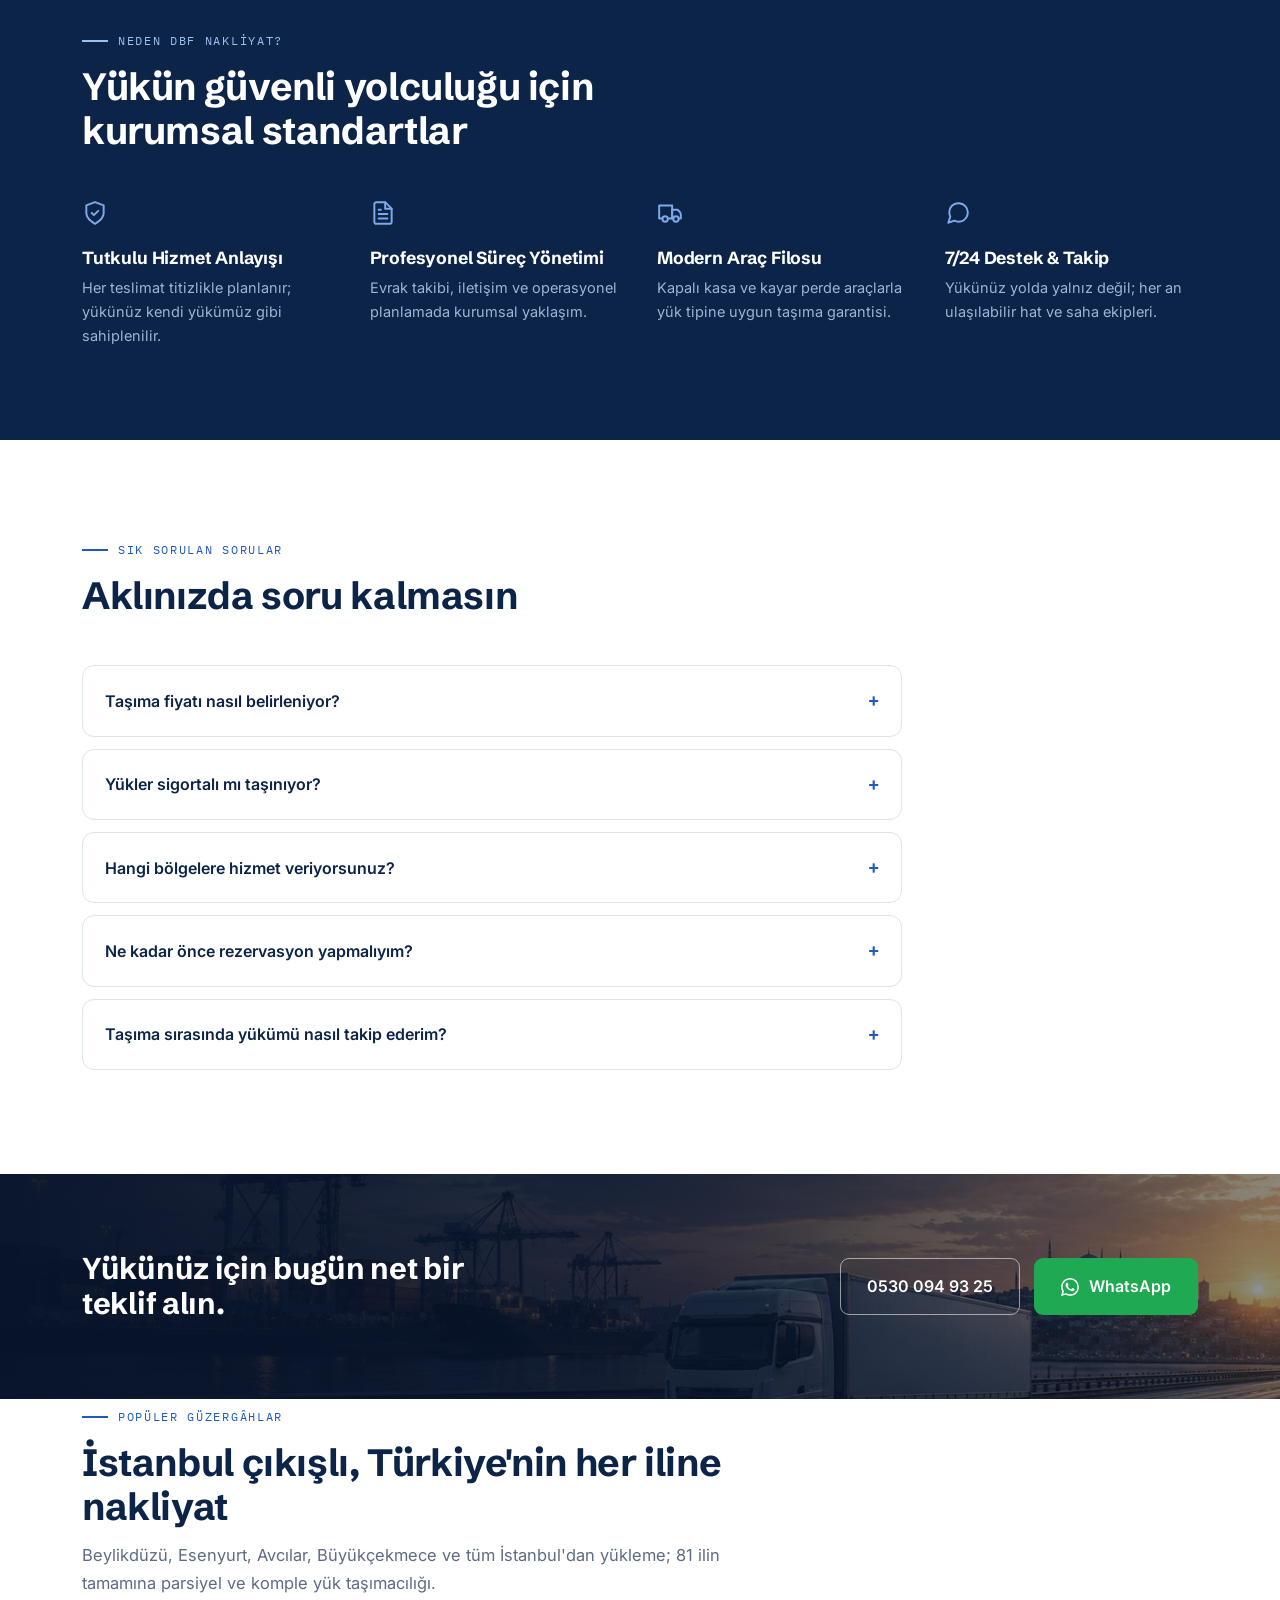
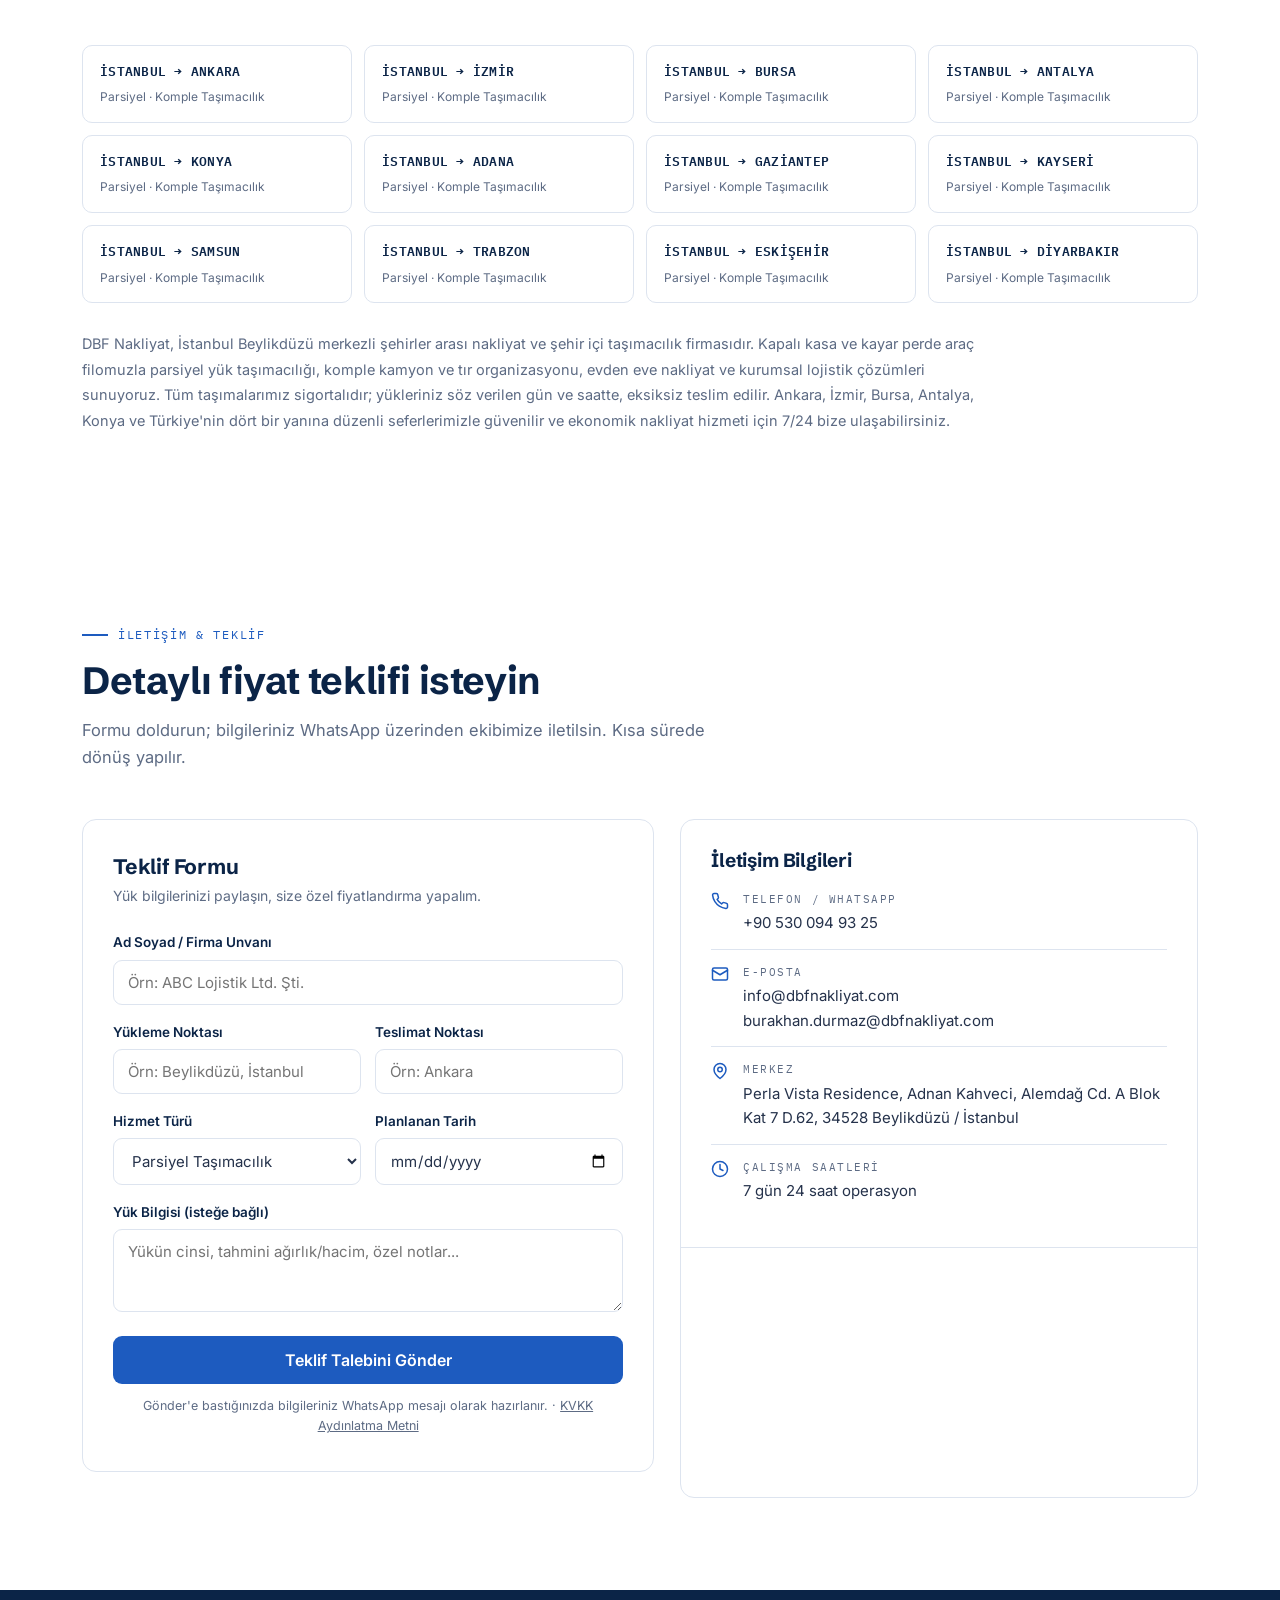
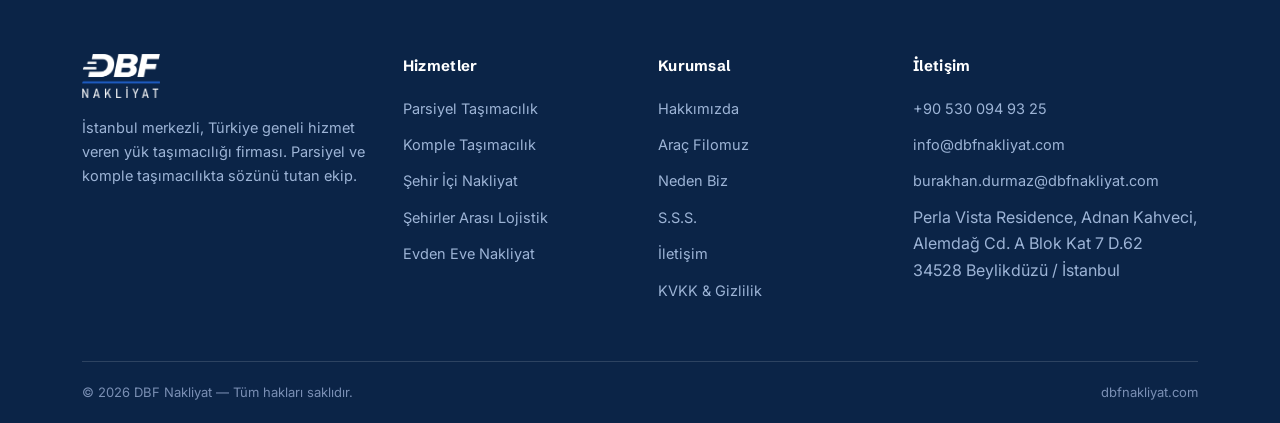
==== commit 535225ab: "Add files via upload" ====
--- a/index.html
+++ b/index.html
@@ -72,7 +72,7 @@
 <link rel="preconnect" href="https://fonts.gstatic.com" crossorigin>
 <link href="https://fonts.googleapis.com/css2?family=Schibsted+Grotesk:wght@500;600;700&family=Inter:wght@400;500;600&family=IBM+Plex+Mono:wght@500&display=swap" rel="stylesheet">
 <link rel="preload" as="image" href="hero.jpg">
-<link rel="stylesheet" href="style.css?v=32">
+<link rel="stylesheet" href="style.css?v=33">
 <script type="application/ld+json">
 {
   "@context": "https://schema.org",
--- a/style.css
+++ b/style.css
@@ -282,6 +282,7 @@
   .menu .dil:hover{border-color:var(--mavi)}
   .logo .l-koyu{display:none}
   .mesafe{display:flex;align-items:center;gap:9px;background:var(--mavi-acik);color:var(--lacivert);border:1px solid var(--cizgi);border-radius:9px;padding:10px 13px;font-size:13.5px;font-weight:600;margin:-2px 0 13px}
+  .mesafe[hidden]{display:none}
   .mesafe svg{flex-shrink:0;color:var(--mavi)}
   .mesafe .mono{color:var(--mavi)}
 
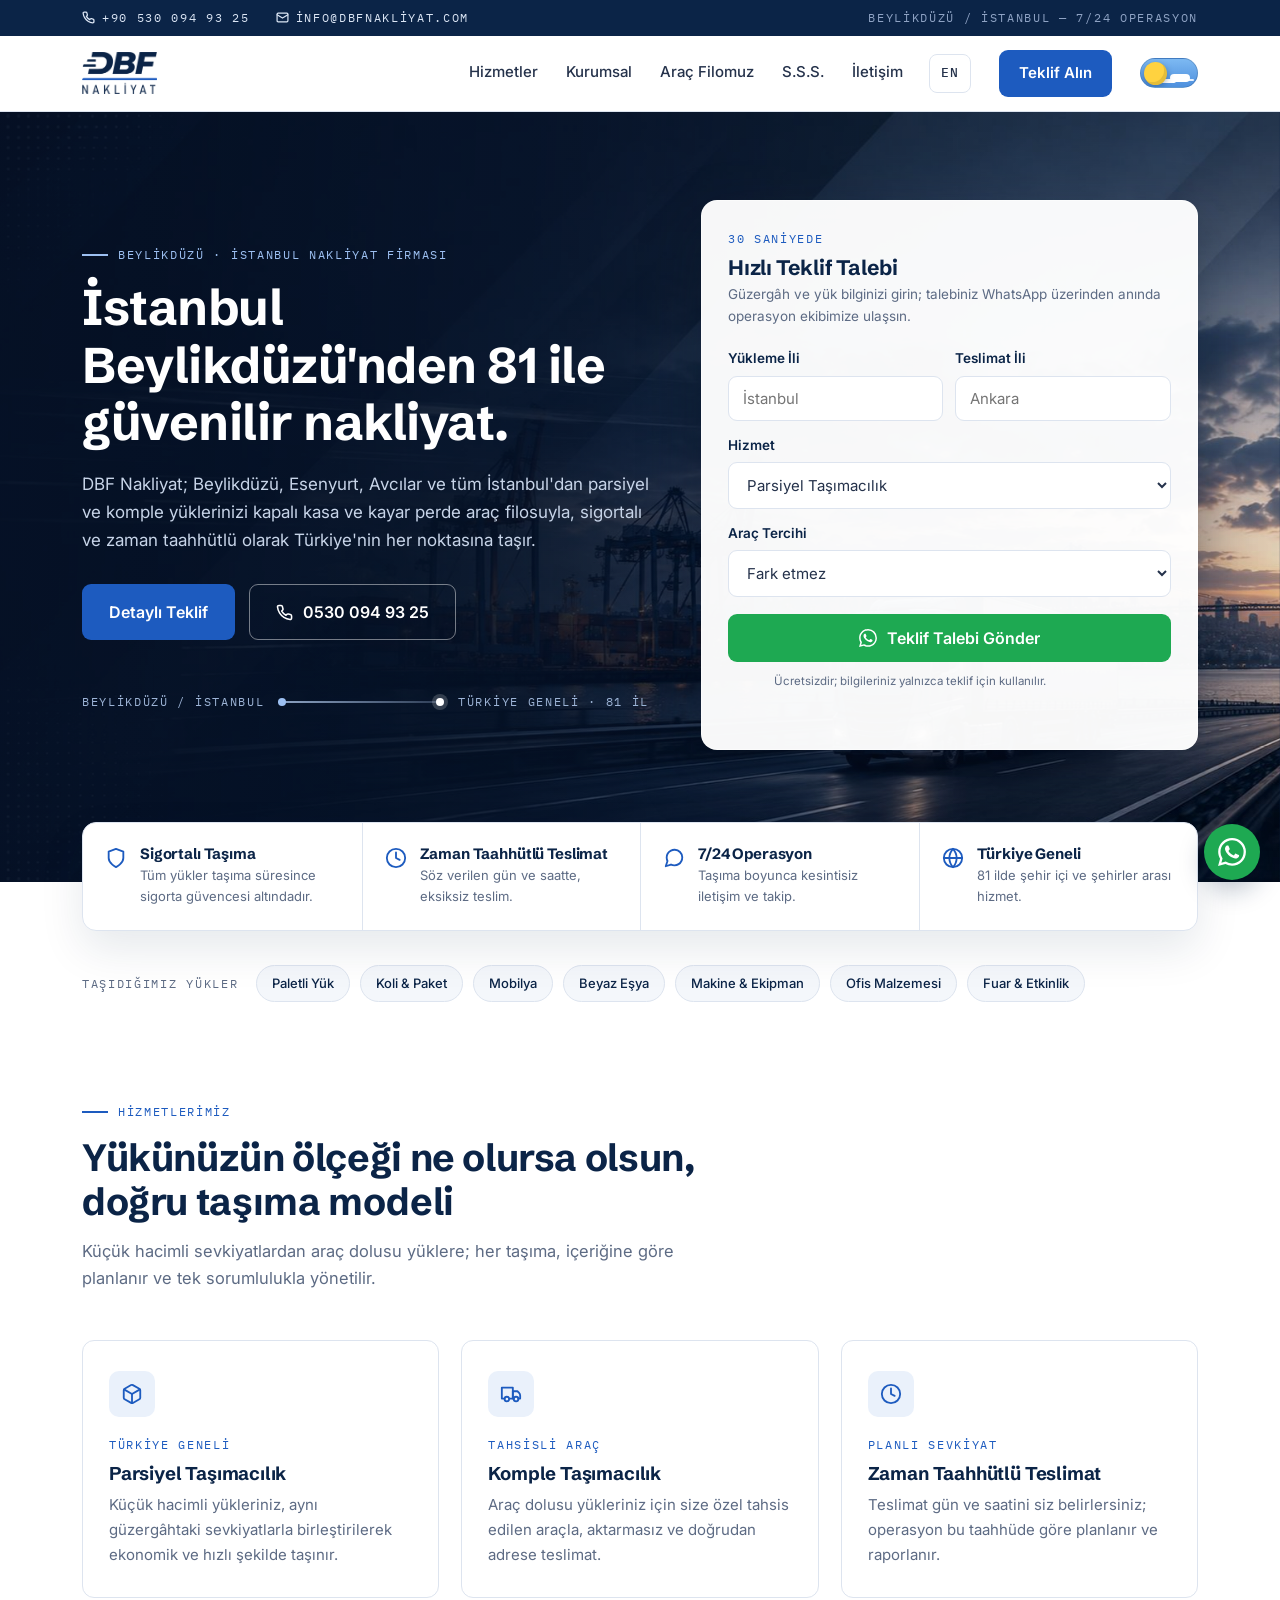
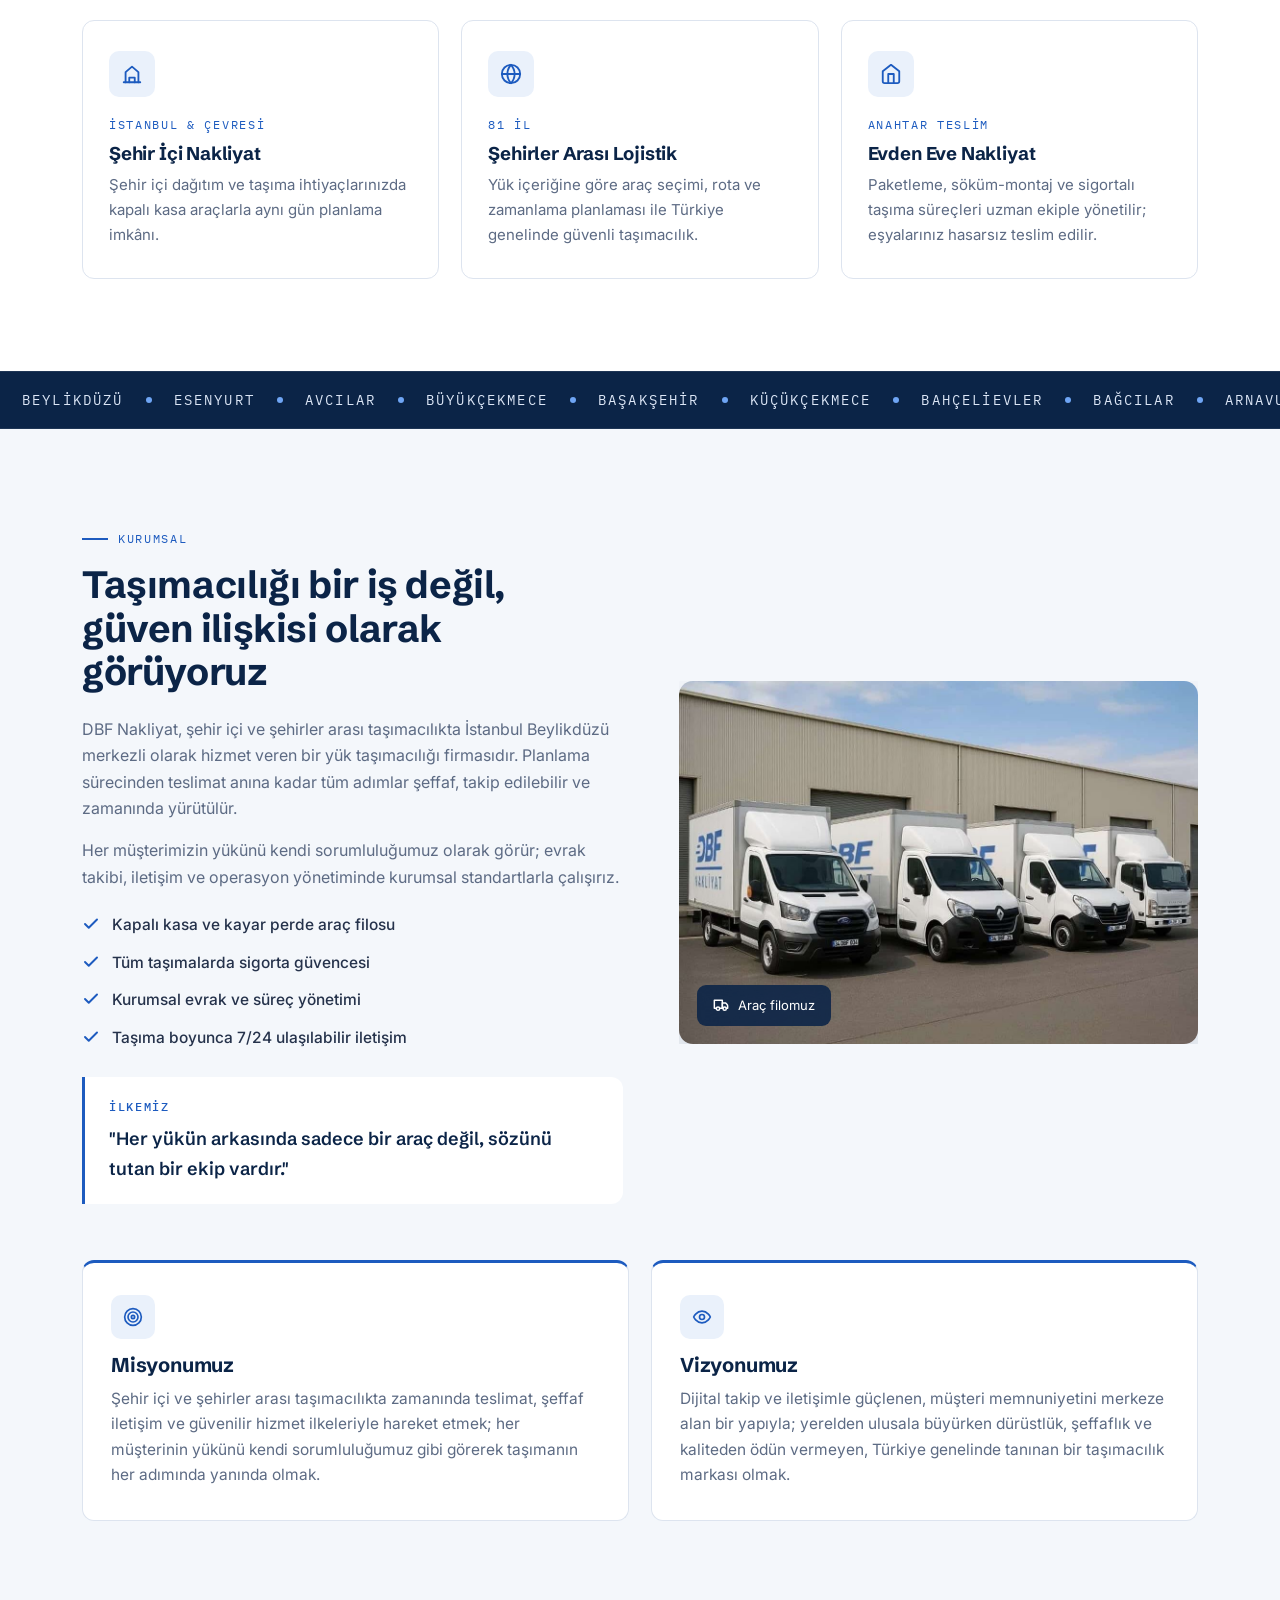
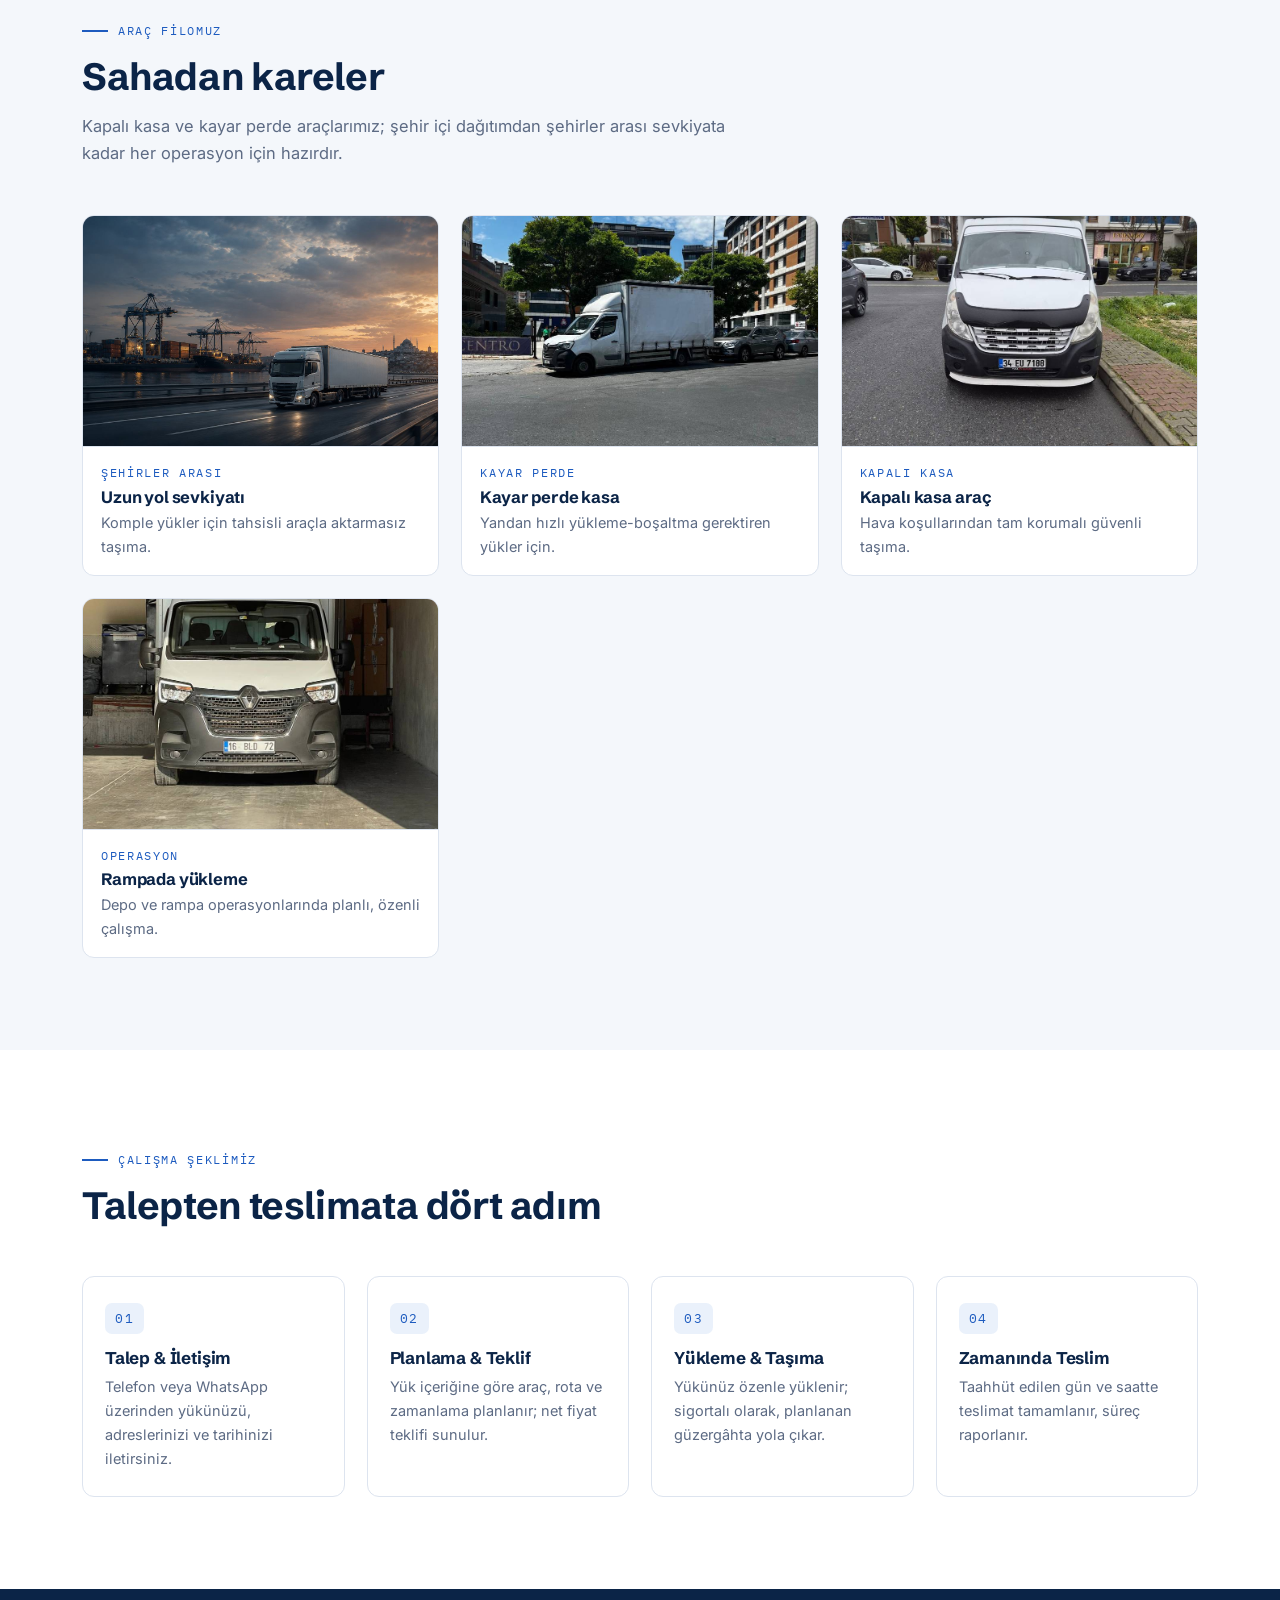
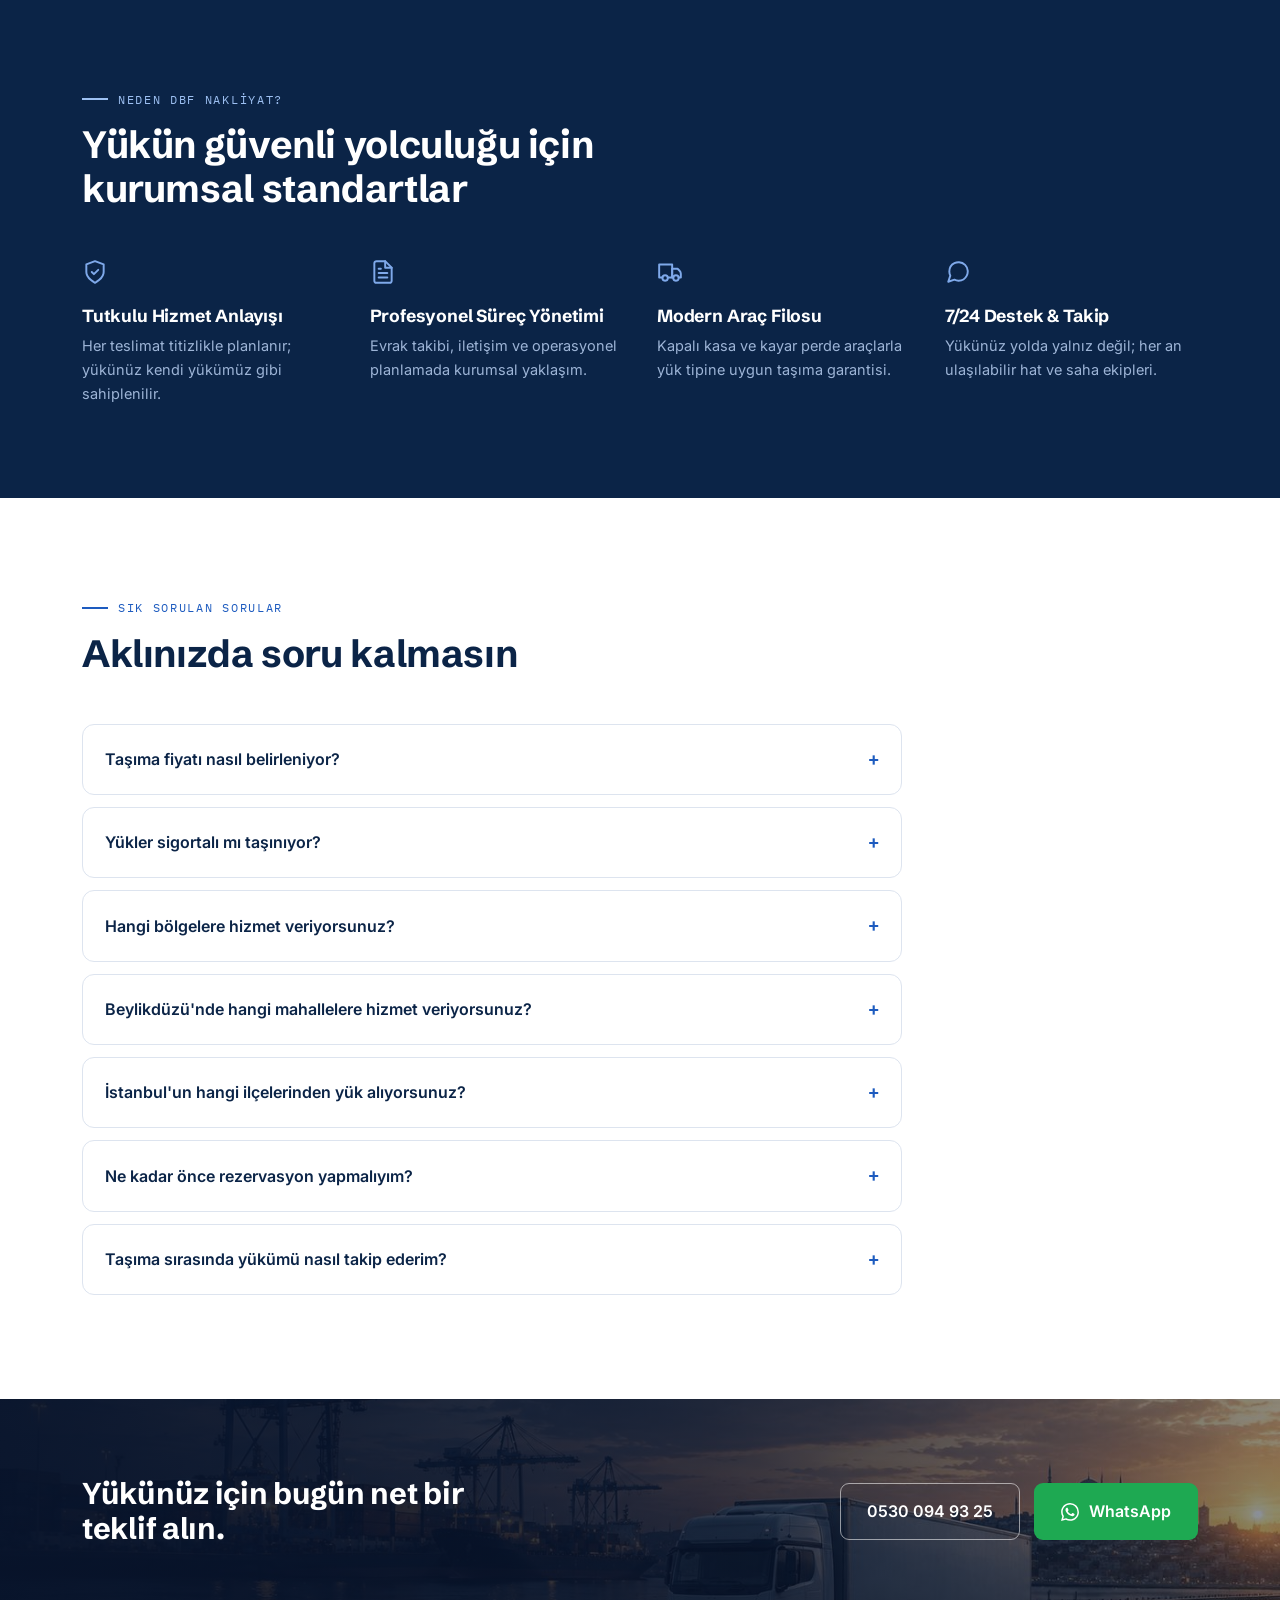
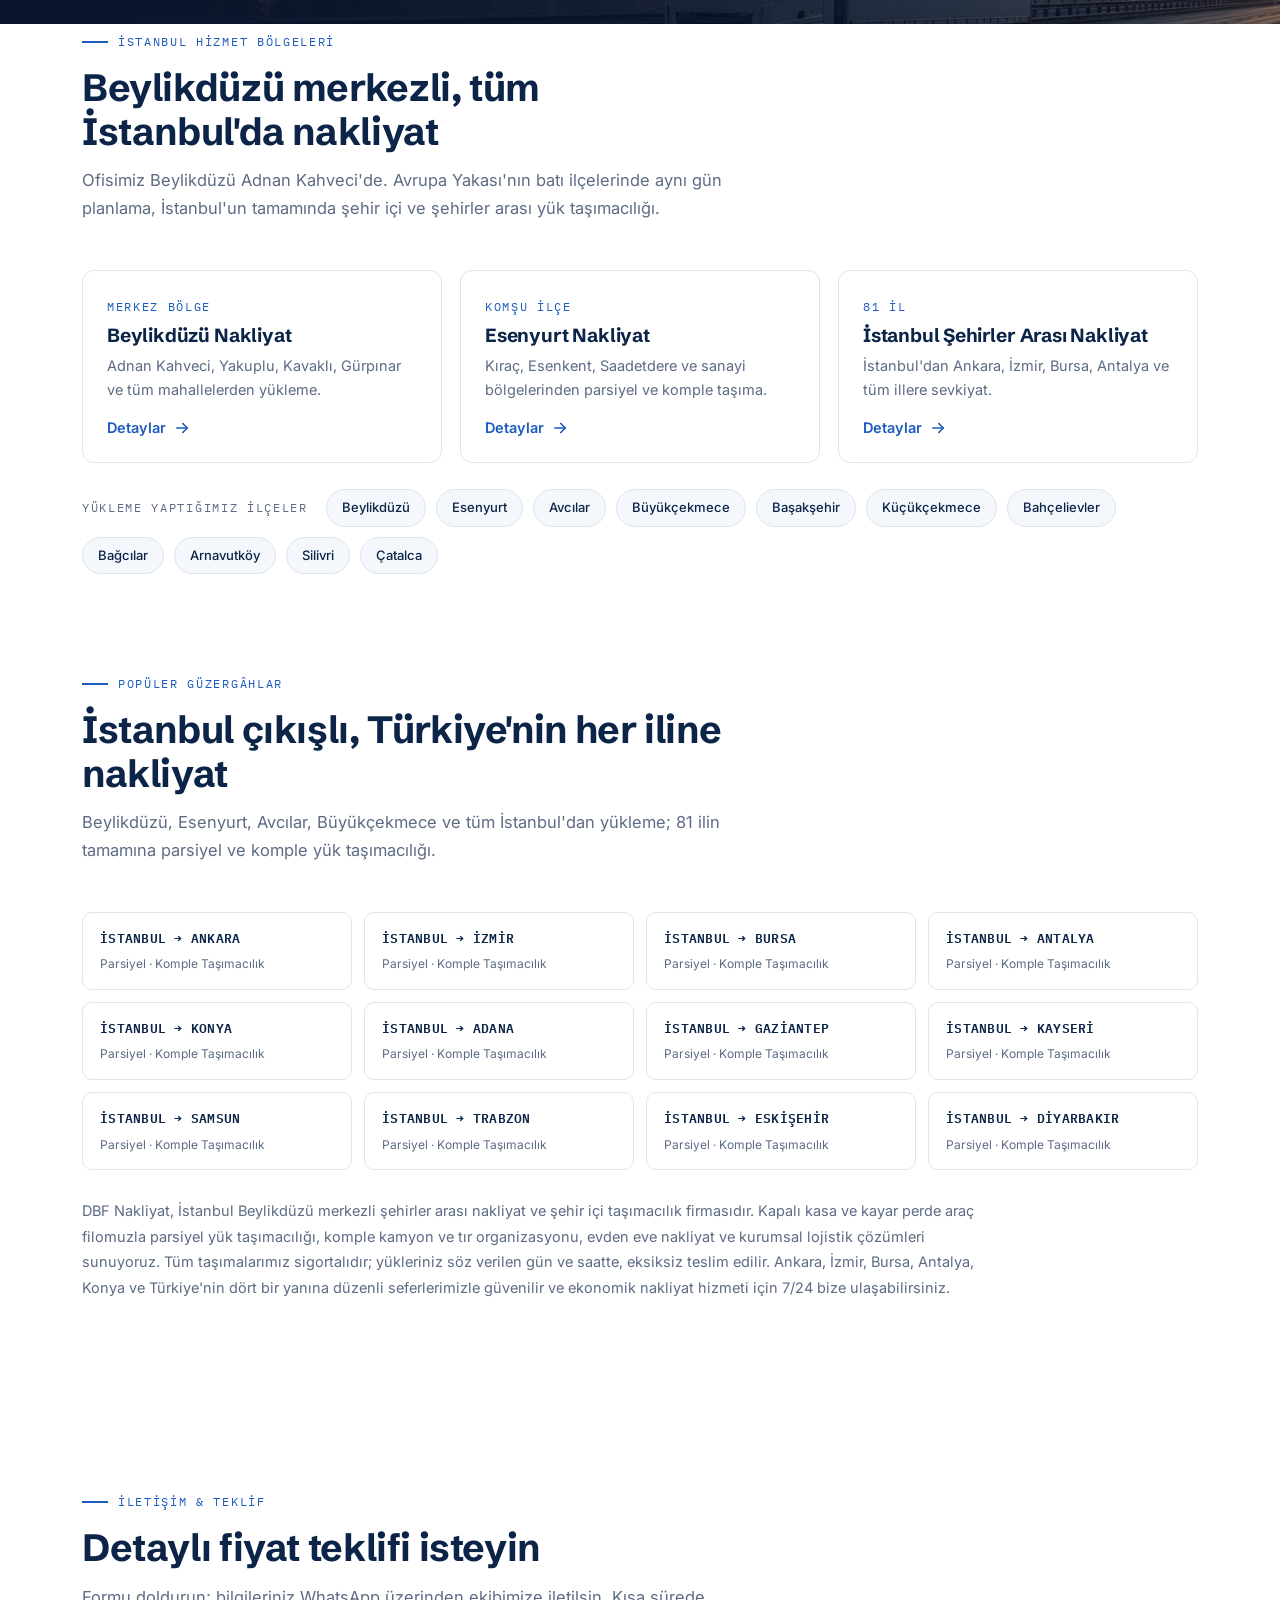
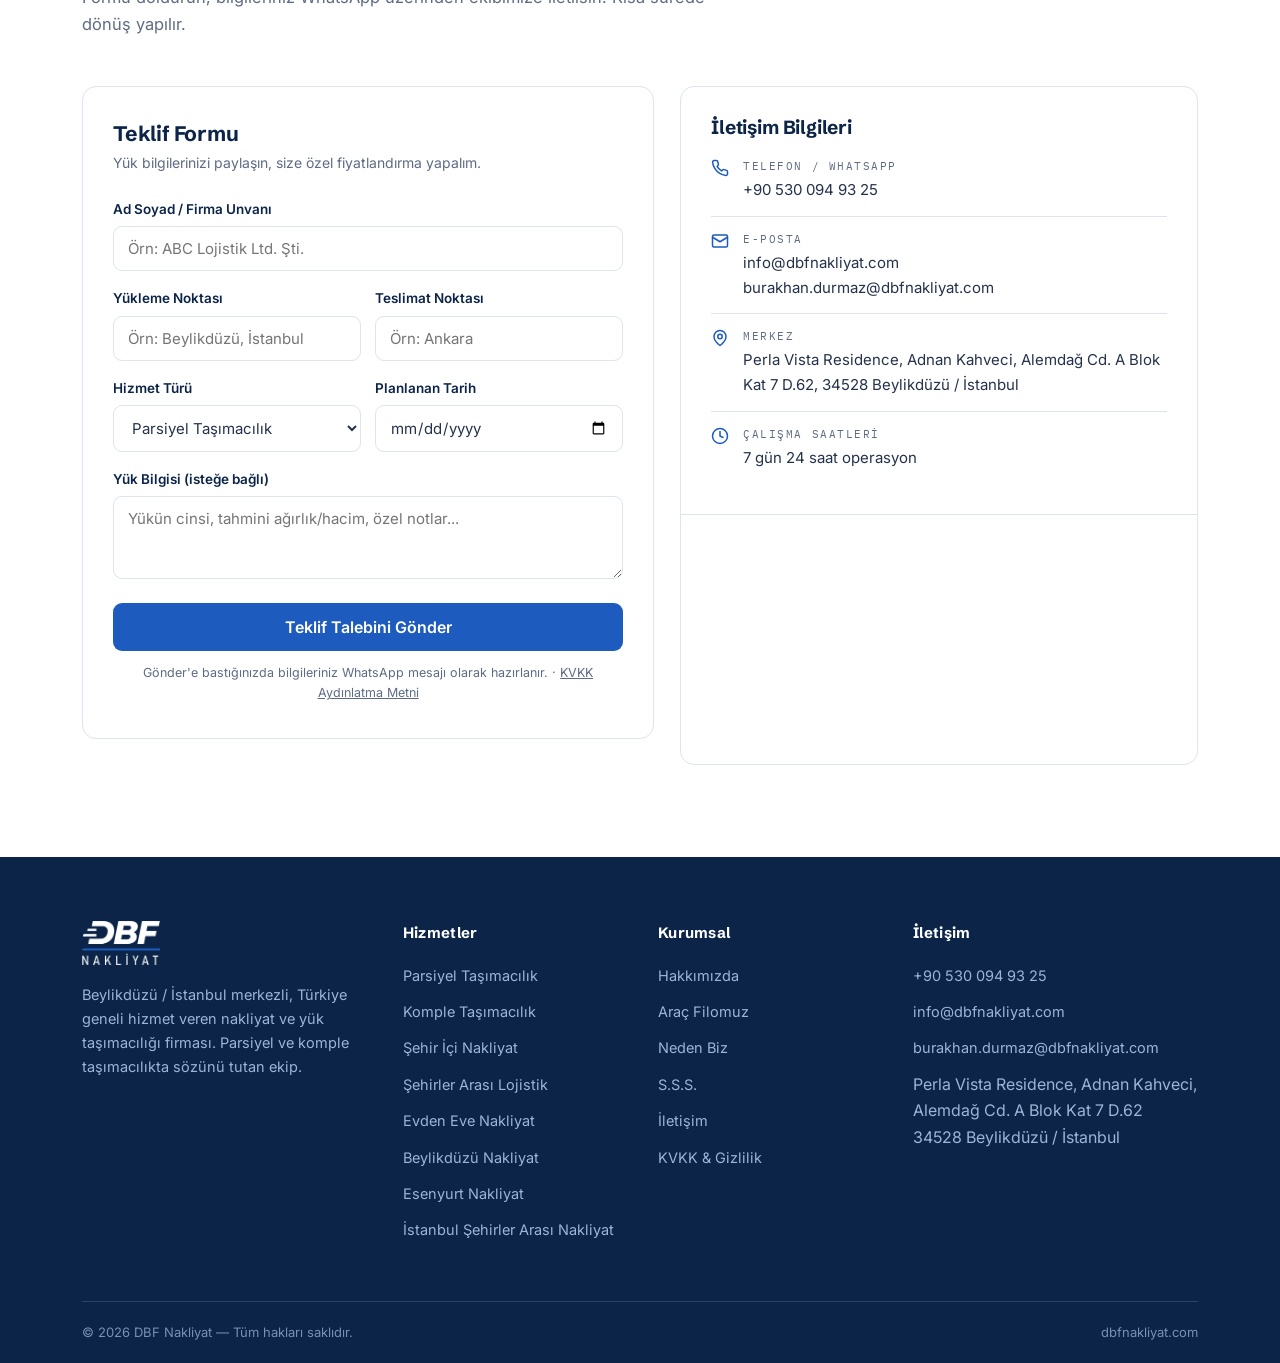
==== commit e484afb0: "Add files via upload" ====
--- a/index.html
+++ b/index.html
@@ -5,36 +5,42 @@
 <meta name="viewport" content="width=device-width, initial-scale=1.0">
 
 <!-- ✏️ DÜZENLE: Site başlığı ve açıklaması (Google'da görünen metinler) -->
-<title>DBF Nakliyat | Beylikdüzü İstanbul Şehirler Arası Nakliyat &amp; Parsiyel Taşımacılık</title>
-<meta name="description" content="Beylikdüzü İstanbul merkezli nakliyat firması DBF Nakliyat — Türkiye 81 il şehirler arası parsiyel ve komple yük taşımacılığı, evden eve nakliyat. Sigortalı, kapalı kasa ve kayar perde araç filosu. 7/24: 0530 094 93 25">
+<title>Beylikdüzü Nakliyat | İstanbul Yük Taşımacılığı | DBF Nakliyat</title>
+<meta name="description" content="Beylikdüzü nakliyat firması DBF Nakliyat: tüm İstanbul'dan 81 ile parsiyel ve komple yük taşımacılığı. Sigortalı, zaman taahhütlü teslimat. 7/24: 0530 094 93 25">
 
 <link rel="canonical" href="https://dbfnakliyat.com/">
 <meta name="robots" content="index, follow">
-<meta name="keywords" content="nakliyat, yük taşımacılığı, parsiyel taşımacılık, komple taşımacılık, şehirler arası nakliyat, lojistik, Beylikdüzü nakliyat, İstanbul nakliyat, DBF Nakliyat">
+<meta name="keywords" content="beylikdüzü nakliyat, beylikdüzü nakliye, istanbul nakliyat, esenyurt nakliyat, avcılar nakliyat, büyükçekmece nakliyat, istanbul şehirler arası nakliyat, parsiyel taşımacılık istanbul, komple taşımacılık, şehir içi nakliyat, DBF Nakliyat">
 <meta name="author" content="DBF Nakliyat">
 <meta name="geo.region" content="TR-34">
 <meta name="geo.placename" content="Beylikdüzü, İstanbul">
+<meta name="geo.position" content="41.0157;28.6268">
+<meta name="ICBM" content="41.0157, 28.6268">
 <meta property="og:type" content="website">
-<meta property="og:title" content="DBF Nakliyat | Beylikdüzü İstanbul Nakliyat &amp; Taşımacılık">
-<meta property="og:description" content="Türkiye 81 il parsiyel ve komple yük taşımacılığı. Sigortalı, zamanında teslimat. 7/24: 0530 094 93 25">
+<meta property="og:title" content="Beylikdüzü Nakliyat | DBF Nakliyat — İstanbul'dan 81 İle Taşımacılık">
+<meta property="og:description" content="Beylikdüzü ve tüm İstanbul'dan Türkiye geneline parsiyel ve komple yük taşımacılığı. Sigortalı, zamanında teslimat. 7/24: 0530 094 93 25">
 <meta property="og:url" content="https://dbfnakliyat.com/">
 <meta property="og:image" content="https://dbfnakliyat.com/og-banner.jpg">
 <meta property="og:locale" content="tr_TR">
 <meta name="twitter:card" content="summary_large_image">
-<meta name="twitter:title" content="DBF Nakliyat | Kurumsal Yük Taşımacılığı">
-<meta name="twitter:description" content="Parsiyel ve komple taşımacılık, zaman taahhütlü teslimat. Türkiye geneli. Tel: 0530 094 93 25">
+<meta name="twitter:title" content="Beylikdüzü Nakliyat | DBF Nakliyat">
+<meta name="twitter:description" content="Beylikdüzü ve tüm İstanbul'dan 81 ile parsiyel ve komple taşımacılık. Tel: 0530 094 93 25">
 <meta name="twitter:image" content="https://dbfnakliyat.com/og-banner.jpg">
 
 <script type="application/ld+json">
 {
   "@context": "https://schema.org",
   "@type": "MovingCompany",
+  "@id": "https://dbfnakliyat.com/#firma",
   "name": "DBF Nakliyat",
+  "alternateName": "DBF Nakliyat Beylikdüzü",
+  "description": "Beylikdüzü İstanbul merkezli nakliyat firması. Şehir içi ve şehirler arası parsiyel ve komple yük taşımacılığı.",
   "url": "https://dbfnakliyat.com",
   "telephone": "+905300949325",
   "email": "info@dbfnakliyat.com",
   "slogan": "Her yükün arkasında sadece bir araç değil, sözünü tutan bir ekip vardır.",
   "image": "https://dbfnakliyat.com/og-banner.jpg",
+  "logo": "https://dbfnakliyat.com/logo-lacivert.png",
   "address": {
     "@type": "PostalAddress",
     "streetAddress": "Perla Vista Residence, Adnan Kahveci, Alemdağ Cd. A Blok Kat 7 Daire 62",
@@ -43,8 +49,130 @@
     "postalCode": "34528",
     "addressCountry": "TR"
   },
-  "areaServed": "Türkiye",
-  "openingHours": "Mo-Su 00:00-24:00",
+  "geo": {
+    "@type": "GeoCoordinates",
+    "latitude": 41.0157,
+    "longitude": 28.6268
+  },
+  "areaServed": [
+    {
+      "@type": "AdministrativeArea",
+      "name": "Beylikdüzü, İstanbul"
+    },
+    {
+      "@type": "AdministrativeArea",
+      "name": "Esenyurt, İstanbul"
+    },
+    {
+      "@type": "AdministrativeArea",
+      "name": "Avcılar, İstanbul"
+    },
+    {
+      "@type": "AdministrativeArea",
+      "name": "Büyükçekmece, İstanbul"
+    },
+    {
+      "@type": "AdministrativeArea",
+      "name": "Başakşehir, İstanbul"
+    },
+    {
+      "@type": "AdministrativeArea",
+      "name": "Küçükçekmece, İstanbul"
+    },
+    {
+      "@type": "AdministrativeArea",
+      "name": "Bahçelievler, İstanbul"
+    },
+    {
+      "@type": "AdministrativeArea",
+      "name": "Bağcılar, İstanbul"
+    },
+    {
+      "@type": "AdministrativeArea",
+      "name": "Arnavutköy, İstanbul"
+    },
+    {
+      "@type": "AdministrativeArea",
+      "name": "Silivri, İstanbul"
+    },
+    {
+      "@type": "AdministrativeArea",
+      "name": "Çatalca, İstanbul"
+    },
+    {
+      "@type": "City",
+      "name": "İstanbul"
+    },
+    {
+      "@type": "Country",
+      "name": "Türkiye"
+    }
+  ],
+  "openingHoursSpecification": {
+    "@type": "OpeningHoursSpecification",
+    "dayOfWeek": [
+      "Monday",
+      "Tuesday",
+      "Wednesday",
+      "Thursday",
+      "Friday",
+      "Saturday",
+      "Sunday"
+    ],
+    "opens": "00:00",
+    "closes": "23:59"
+  },
+  "contactPoint": {
+    "@type": "ContactPoint",
+    "telephone": "+905300949325",
+    "contactType": "customer service",
+    "areaServed": "TR",
+    "availableLanguage": [
+      "Turkish",
+      "English"
+    ]
+  },
+  "hasOfferCatalog": {
+    "@type": "OfferCatalog",
+    "name": "Nakliyat Hizmetleri",
+    "itemListElement": [
+      {
+        "@type": "Offer",
+        "itemOffered": {
+          "@type": "Service",
+          "name": "Parsiyel Taşımacılık"
+        }
+      },
+      {
+        "@type": "Offer",
+        "itemOffered": {
+          "@type": "Service",
+          "name": "Komple Taşımacılık"
+        }
+      },
+      {
+        "@type": "Offer",
+        "itemOffered": {
+          "@type": "Service",
+          "name": "Şehir İçi Nakliyat"
+        }
+      },
+      {
+        "@type": "Offer",
+        "itemOffered": {
+          "@type": "Service",
+          "name": "Şehirler Arası Nakliyat"
+        }
+      },
+      {
+        "@type": "Offer",
+        "itemOffered": {
+          "@type": "Service",
+          "name": "Evden Eve Nakliyat"
+        }
+      }
+    ]
+  },
   "priceRange": "₺₺"
 }
 </script>
@@ -53,11 +181,62 @@
   "@context": "https://schema.org",
   "@type": "FAQPage",
   "mainEntity": [
-    {"@type":"Question","name":"Taşıma fiyatı nasıl belirleniyor?","acceptedAnswer":{"@type":"Answer","text":"Fiyat; yükün hacmi ve ağırlığı, güzergâh, araç tipi ve tarih bilgisine göre belirlenir. Bilgilerinizi ilettikten sonra size net bir teklif sunulur; teklif sonrası sürpriz ücret çıkmaz."}},
-    {"@type":"Question","name":"Yükler sigortalı mı taşınıyor?","acceptedAnswer":{"@type":"Answer","text":"Evet. Tüm taşımalar, taşıma süresi boyunca sigorta güvencesi altındadır."}},
-    {"@type":"Question","name":"Hangi bölgelere hizmet veriyorsunuz?","acceptedAnswer":{"@type":"Answer","text":"İstanbul merkezli olarak şehir içi taşımacılık ve 81 ile şehirler arası taşımacılık hizmeti veriyoruz."}},
-    {"@type":"Question","name":"Ne kadar önce rezervasyon yapmalıyım?","acceptedAnswer":{"@type":"Answer","text":"Planlı sevkiyatlar için birkaç gün önceden haber verilmesi araç ve rota planlaması açısından idealdir; ancak uygunluk durumuna göre aynı gün taşıma da organize edilebilir."}},
-    {"@type":"Question","name":"Taşıma sırasında yükümü nasıl takip ederim?","acceptedAnswer":{"@type":"Answer","text":"Taşıma boyunca 7/24 ulaşılabilir hattımızdan ve WhatsApp üzerinden operasyon ekibimizle doğrudan iletişim kurabilir, yükünüzün durumunu anlık öğrenebilirsiniz."}}
+    {
+      "@type": "Question",
+      "name": "Taşıma fiyatı nasıl belirleniyor?",
+      "acceptedAnswer": {
+        "@type": "Answer",
+        "text": "Fiyat; yükün hacmi ve ağırlığı, güzergâh, araç tipi ve tarih bilgisine göre belirlenir. Bilgilerinizi ilettikten sonra size net bir teklif sunulur; teklif sonrası sürpriz ücret çıkmaz."
+      }
+    },
+    {
+      "@type": "Question",
+      "name": "Yükler sigortalı mı taşınıyor?",
+      "acceptedAnswer": {
+        "@type": "Answer",
+        "text": "Evet. Tüm taşımalar, taşıma süresi boyunca sigorta güvencesi altındadır."
+      }
+    },
+    {
+      "@type": "Question",
+      "name": "Hangi bölgelere hizmet veriyorsunuz?",
+      "acceptedAnswer": {
+        "@type": "Answer",
+        "text": "İstanbul merkezli olarak şehir içi taşımacılık ve 81 ile şehirler arası taşımacılık hizmeti veriyoruz."
+      }
+    },
+    {
+      "@type": "Question",
+      "name": "Ne kadar önce rezervasyon yapmalıyım?",
+      "acceptedAnswer": {
+        "@type": "Answer",
+        "text": "Planlı sevkiyatlar için birkaç gün önceden haber verilmesi araç ve rota planlaması açısından idealdir; ancak uygunluk durumuna göre aynı gün taşıma da organize edilebilir."
+      }
+    },
+    {
+      "@type": "Question",
+      "name": "Taşıma sırasında yükümü nasıl takip ederim?",
+      "acceptedAnswer": {
+        "@type": "Answer",
+        "text": "Taşıma boyunca 7/24 ulaşılabilir hattımızdan ve WhatsApp üzerinden operasyon ekibimizle doğrudan iletişim kurabilir, yükünüzün durumunu anlık öğrenebilirsiniz."
+      }
+    },
+    {
+      "@type": "Question",
+      "name": "Beylikdüzü'nde hangi mahallelere hizmet veriyorsunuz?",
+      "acceptedAnswer": {
+        "@type": "Answer",
+        "text": "Merkezimiz Beylikdüzü Adnan Kahveci Mahallesi'ndedir. Adnan Kahveci, Barış, Büyükşehir, Cumhuriyet, Dereağzı, Gürpınar, Kavaklı, Marmara, Sahil ve Yakuplu dahil Beylikdüzü'nün tüm mahallelerinden yükleme yapıyoruz."
+      }
+    },
+    {
+      "@type": "Question",
+      "name": "İstanbul'un hangi ilçelerinden yük alıyorsunuz?",
+      "acceptedAnswer": {
+        "@type": "Answer",
+        "text": "Beylikdüzü, Esenyurt, Avcılar, Büyükçekmece, Başakşehir, Küçükçekmece ve Arnavutköy başta olmak üzere İstanbul'un tüm ilçelerinden yükleme yapıyor; şehir içi ve 81 ile şehirler arası teslimat sağlıyoruz."
+      }
+    }
   ]
 }
 </script>
@@ -72,7 +251,7 @@
 <link rel="preconnect" href="https://fonts.gstatic.com" crossorigin>
 <link href="https://fonts.googleapis.com/css2?family=Schibsted+Grotesk:wght@500;600;700&family=Inter:wght@400;500;600&family=IBM+Plex+Mono:wght@500&display=swap" rel="stylesheet">
 <link rel="preload" as="image" href="hero.jpg">
-<link rel="stylesheet" href="style.css?v=33">
+<link rel="stylesheet" href="style.css?v=40">
 <script type="application/ld+json">
 {
   "@context": "https://schema.org",
@@ -84,6 +263,7 @@
 </script>
 </head>
 <body>
+<div class="ilerleme" id="ilerleme" aria-hidden="true"></div>
 
 <!-- ✏️ DÜZENLE: Üst çubuktaki telefon ve e-posta -->
 <div class="topbar">
@@ -141,10 +321,10 @@
     <div class="ort"></div>
     <div class="wrap">
       <div>
-        <span class="mono eyebrow">İstanbul Merkezli Yük Taşımacılığı</span>
+        <span class="mono eyebrow">Beylikdüzü · İstanbul Nakliyat Firması</span>
         <!-- ✏️ DÜZENLE: Ana başlık ve tanıtım metni -->
-        <h1>Kurumsal taşımacılıkta güvenilir çözüm ortağınız.</h1>
-        <p>DBF Nakliyat; parsiyel ve komple yüklerinizi kapalı kasa ve kayar perde araç filosuyla, sigortalı ve zaman taahhütlü olarak Türkiye'nin her noktasına taşır.</p>
+        <h1>İstanbul Beylikdüzü'nden 81 ile güvenilir nakliyat.</h1>
+        <p>DBF Nakliyat; Beylikdüzü, Esenyurt, Avcılar ve tüm İstanbul'dan parsiyel ve komple yüklerinizi kapalı kasa ve kayar perde araç filosuyla, sigortalı ve zaman taahhütlü olarak Türkiye'nin her noktasına taşır.</p>
         <div class="btns">
           <a class="btn btn-mavi" href="#iletisim">Detaylı Teklif</a>
           <a class="btn btn-cerceve" href="tel:+905300949325">
@@ -154,7 +334,7 @@
         </div>
         <div class="rota" aria-hidden="true">
           <span class="mono">Beylikdüzü / İstanbul</span>
-          <div class="hat"></div>
+          <div class="hat"><span class="tir"><svg width="22" height="22" viewBox="0 0 24 24" fill="none" stroke="currentColor" stroke-width="2" stroke-linecap="round" stroke-linejoin="round"><path d="M10 17h4V5H2v12h3"/><path d="M20 17h2v-3.34a4 4 0 0 0-1.17-2.83L19 9h-5v8h1"/><circle cx="7.5" cy="17.5" r="2.5"/><circle cx="17.5" cy="17.5" r="2.5"/></svg></span></div>
           <span class="mono">Türkiye Geneli · 81 İl</span>
         </div>
       </div>
@@ -291,6 +471,12 @@
     </div>
   </section>
 
+
+  <!-- KAYAN BÖLGE ŞERİDİ -->
+  <div class="serit" aria-label="İstanbul hizmet bölgeleri">
+    <div class="serit-ic"><div class="serit-grup"><span>Beylikdüzü</span><i></i><span>Esenyurt</span><i></i><span>Avcılar</span><i></i><span>Büyükçekmece</span><i></i><span>Başakşehir</span><i></i><span>Küçükçekmece</span><i></i><span>Bahçelievler</span><i></i><span>Bağcılar</span><i></i><span>Arnavutköy</span><i></i><span>Silivri</span><i></i><span>Çatalca</span><i></i><span>Türkiye Geneli · 81 İl</span><i></i></div><div class="serit-grup" aria-hidden="true"><span>Beylikdüzü</span><i></i><span>Esenyurt</span><i></i><span>Avcılar</span><i></i><span>Büyükçekmece</span><i></i><span>Başakşehir</span><i></i><span>Küçükçekmece</span><i></i><span>Bahçelievler</span><i></i><span>Bağcılar</span><i></i><span>Arnavutköy</span><i></i><span>Silivri</span><i></i><span>Çatalca</span><i></i><span>Türkiye Geneli · 81 İl</span><i></i></div></div>
+  </div>
+
   <!-- KURUMSAL -->
   <section class="kurumsal" id="kurumsal">
     <div class="wrap">
@@ -315,7 +501,7 @@
           </div>
         </div>
         <div class="k-foto reveal">
-          <img src="kurumsal-filo.jpg" alt="DBF Nakliyat araç filosu" loading="lazy">
+          <img src="kurumsal-filo.jpg" alt="DBF Nakliyat Beylikdüzü İstanbul araç filosu" loading="lazy">
           <div class="etiket">
             <svg width="16" height="16" viewBox="0 0 24 24" fill="none" stroke="currentColor" stroke-width="2.2" stroke-linecap="round" stroke-linejoin="round"><path d="M10 17h4V5H2v12h3"/><path d="M20 17h2v-3.34a4 4 0 0 0-1.17-2.83L19 9h-5v8h1"/><circle cx="7.5" cy="17.5" r="2.5"/><circle cx="17.5" cy="17.5" r="2.5"/></svg>
             Araç filomuz
@@ -349,7 +535,7 @@
       <div class="filo-grid">
         <!-- ✏️ DÜZENLE: Yeni fotoğraf eklemek için bu bloklardan birini kopyala, src'yi değiştir -->
         <div class="arac reveal">
-          <img src="sehirler-arasi.jpg" alt="Şehirler arası sevkiyatta tır" loading="lazy">
+          <img src="sehirler-arasi.jpg" alt="İstanbul çıkışlı şehirler arası nakliyat sevkiyatında tır" loading="lazy">
           <div class="alt">
             <span class="mono">Şehirler Arası</span>
             <h3>Uzun yol sevkiyatı</h3>
@@ -357,7 +543,7 @@
           </div>
         </div>
         <div class="arac reveal">
-          <img src="arac-kayar-perde.jpg" alt="Kayar perde kasalı taşıma aracı" loading="lazy">
+          <img src="arac-kayar-perde.jpg" alt="Kayar perde kasalı nakliyat aracı — DBF Nakliyat İstanbul" loading="lazy">
           <div class="alt">
             <span class="mono">Kayar Perde</span>
             <h3>Kayar perde kasa</h3>
@@ -365,7 +551,7 @@
           </div>
         </div>
         <div class="arac reveal">
-          <img src="arac-kapali-kasa.jpg" alt="Kapalı kasa taşıma aracı" loading="lazy">
+          <img src="arac-kapali-kasa.jpg" alt="Kapalı kasa nakliyat aracı — DBF Nakliyat Beylikdüzü" loading="lazy">
           <div class="alt">
             <span class="mono">Kapalı Kasa</span>
             <h3>Kapalı kasa araç</h3>
@@ -466,6 +652,14 @@
           <div class="cevap">İstanbul merkezli olarak şehir içi taşımacılık ve 81 ile şehirler arası taşımacılık hizmeti veriyoruz.</div>
         </details>
         <details class="sss reveal">
+          <summary>Beylikdüzü'nde hangi mahallelere hizmet veriyorsunuz?</summary>
+          <div class="cevap">Merkezimiz Beylikdüzü Adnan Kahveci Mahallesi'ndedir. Adnan Kahveci, Barış, Büyükşehir, Cumhuriyet, Dereağzı, Gürpınar, Kavaklı, Marmara, Sahil ve Yakuplu dahil Beylikdüzü'nün tüm mahallelerinden yükleme yapıyoruz.</div>
+        </details>
+        <details class="sss reveal">
+          <summary>İstanbul'un hangi ilçelerinden yük alıyorsunuz?</summary>
+          <div class="cevap">Beylikdüzü, Esenyurt, Avcılar, Büyükçekmece, Başakşehir, Küçükçekmece ve Arnavutköy başta olmak üzere İstanbul'un tüm ilçelerinden yükleme yapıyor; şehir içi ve 81 ile şehirler arası teslimat sağlıyoruz.</div>
+        </details>
+        <details class="sss reveal">
           <summary>Ne kadar önce rezervasyon yapmalıyım?</summary>
           <div class="cevap">Planlı sevkiyatlar için birkaç gün önceden haber verilmesi araç ve rota planlaması açısından idealdir; ancak uygunluk durumuna göre aynı gün taşıma da organize edilebilir.</div>
         </details>
@@ -493,6 +687,52 @@
     </div>
   </div>
 
+
+
+  <!-- İSTANBUL HİZMET BÖLGELERİ -->
+  <section class="bolge" id="bolgeler">
+    <div class="wrap">
+      <div class="baslik reveal">
+        <span class="mono eyebrow">İstanbul Hizmet Bölgeleri</span>
+        <h2>Beylikdüzü merkezli, tüm İstanbul'da nakliyat</h2>
+        <p class="lead">Ofisimiz Beylikdüzü Adnan Kahveci'de. Avrupa Yakası'nın batı ilçelerinde aynı gün planlama, İstanbul'un tamamında şehir içi ve şehirler arası yük taşımacılığı.</p>
+      </div>
+      <div class="bolge-grid">
+        <a class="bolge-kart reveal" href="beylikduzu-nakliyat.html">
+          <span class="mono">Merkez Bölge</span>
+          <h3>Beylikdüzü Nakliyat</h3>
+          <p>Adnan Kahveci, Yakuplu, Kavaklı, Gürpınar ve tüm mahallelerden yükleme.</p>
+          <span class="git">Detaylar <svg width="18" height="18" viewBox="0 0 24 24" fill="none" stroke="currentColor" stroke-width="2.2" stroke-linecap="round" stroke-linejoin="round"><path d="M5 12h14"/><path d="m13 6 6 6-6 6"/></svg></span>
+        </a>
+        <a class="bolge-kart reveal" href="esenyurt-nakliyat.html">
+          <span class="mono">Komşu İlçe</span>
+          <h3>Esenyurt Nakliyat</h3>
+          <p>Kıraç, Esenkent, Saadetdere ve sanayi bölgelerinden parsiyel ve komple taşıma.</p>
+          <span class="git">Detaylar <svg width="18" height="18" viewBox="0 0 24 24" fill="none" stroke="currentColor" stroke-width="2.2" stroke-linecap="round" stroke-linejoin="round"><path d="M5 12h14"/><path d="m13 6 6 6-6 6"/></svg></span>
+        </a>
+        <a class="bolge-kart reveal" href="istanbul-sehirler-arasi-nakliyat.html">
+          <span class="mono">81 İl</span>
+          <h3>İstanbul Şehirler Arası Nakliyat</h3>
+          <p>İstanbul'dan Ankara, İzmir, Bursa, Antalya ve tüm illere sevkiyat.</p>
+          <span class="git">Detaylar <svg width="18" height="18" viewBox="0 0 24 24" fill="none" stroke="currentColor" stroke-width="2.2" stroke-linecap="round" stroke-linejoin="round"><path d="M5 12h14"/><path d="m13 6 6 6-6 6"/></svg></span>
+        </a>
+      </div>
+      <div class="ilce-liste reveal">
+        <span class="mono">Yükleme yaptığımız ilçeler</span>
+        <span class="chip">Beylikdüzü</span>
+        <span class="chip">Esenyurt</span>
+        <span class="chip">Avcılar</span>
+        <span class="chip">Büyükçekmece</span>
+        <span class="chip">Başakşehir</span>
+        <span class="chip">Küçükçekmece</span>
+        <span class="chip">Bahçelievler</span>
+        <span class="chip">Bağcılar</span>
+        <span class="chip">Arnavutköy</span>
+        <span class="chip">Silivri</span>
+        <span class="chip">Çatalca</span>
+      </div>
+    </div>
+  </section>
 
   <!-- POPÜLER GÜZERGÂHLAR -->
   <section class="guzergah" id="guzergahlar">
@@ -642,7 +882,7 @@
     <div class="f-grid">
       <div>
         <img class="f-logo" src="logo-beyaz.png" alt="DBF Nakliyat">
-        <p>İstanbul merkezli, Türkiye geneli hizmet veren yük taşımacılığı firması. Parsiyel ve komple taşımacılıkta sözünü tutan ekip.</p>
+        <p>Beylikdüzü / İstanbul merkezli, Türkiye geneli hizmet veren nakliyat ve yük taşımacılığı firması. Parsiyel ve komple taşımacılıkta sözünü tutan ekip.</p>
       </div>
       <div>
         <h4>Hizmetler</h4>
@@ -652,6 +892,9 @@
           <li><a href="#hizmetler">Şehir İçi Nakliyat</a></li>
           <li><a href="#hizmetler">Şehirler Arası Lojistik</a></li>
           <li><a href="#hizmetler">Evden Eve Nakliyat</a></li>
+          <li><a href="beylikduzu-nakliyat.html">Beylikdüzü Nakliyat</a></li>
+          <li><a href="esenyurt-nakliyat.html">Esenyurt Nakliyat</a></li>
+          <li><a href="istanbul-sehirler-arasi-nakliyat.html">İstanbul Şehirler Arası Nakliyat</a></li>
         </ul>
       </div>
       <div>
@@ -704,7 +947,7 @@
   </div>
 </div>
 
-<script src="app.js?v=32"></script>
+<script src="app.js?v=40"></script>
 <script>
 function hizliTeklif(){
   var nereden = document.getElementById('h-nereden').value.trim();
--- a/style.css
+++ b/style.css
@@ -445,3 +445,140 @@
   [data-tema="koyu"] .rota-kart .mono{color:#E9F0FB}
   @media(max-width:960px){.rota-grid{grid-template-columns:repeat(3,1fr)}}
   @media(max-width:640px){.rota-grid{grid-template-columns:repeat(2,1fr)}}
+
+
+  /* =====================================================================
+     v4 — BELİRGİN ANİMASYONLAR + İSTANBUL BÖLGE BÖLÜMLERİ
+     ===================================================================== */
+
+  /* ---- kaydırma ilerleme çubuğu ---- */
+  .ilerleme{position:fixed;top:0;left:0;right:0;height:3px;z-index:200;pointer-events:none;
+    background:linear-gradient(90deg,var(--mavi),#6FA5F5);transform:scaleX(0);transform-origin:0 50%}
+
+  /* ---- hero: açılış sahnesi ---- */
+  @keyframes yuksel{from{opacity:0;transform:translateY(30px)}to{opacity:1;transform:none}}
+  @keyframes sagdan{from{opacity:0;transform:translateX(46px) scale(.96)}to{opacity:1;transform:none}}
+  @keyframes kenburns{from{transform:scale(1.14) translateX(-1.5%)}to{transform:scale(1.02) translateX(0)}}
+  .hero .bg{animation:kenburns 24s ease-in-out infinite alternate;will-change:transform}
+  .hero .wrap > div:first-child > *{animation:yuksel .85s cubic-bezier(.2,.7,.2,1) both}
+  .hero .wrap > div:first-child > :nth-child(1){animation-delay:.10s}
+  .hero .wrap > div:first-child > :nth-child(2){animation-delay:.22s}
+  .hero .wrap > div:first-child > :nth-child(3){animation-delay:.36s}
+  .hero .wrap > div:first-child > :nth-child(4){animation-delay:.50s}
+  .hero .wrap > div:first-child > :nth-child(5){animation-delay:.66s}
+  .hero .teklif-kart{animation:sagdan .95s .40s cubic-bezier(.2,.7,.2,1) both}
+
+  /* ---- hero: rota hattında giden araç ---- */
+  @keyframes hatciz{from{background-size:0% 100%}to{background-size:100% 100%}}
+  @keyframes tirgit{0%{left:0;opacity:0}6%{opacity:1}90%{opacity:1}100%{left:calc(100% - 22px);opacity:0}}
+  .rota .hat{background:linear-gradient(90deg,rgba(157,180,214,.9),rgba(157,180,214,.25)) no-repeat left/100% 100%;
+    animation:hatciz 1.4s .9s cubic-bezier(.3,.6,.2,1) both}
+  .rota .tir{position:absolute;top:-25px;left:0;color:#fff;line-height:0;opacity:0;
+    animation:tirgit 6.5s 2.1s cubic-bezier(.45,.05,.4,1) infinite}
+
+  /* ---- kaydırınca beliren öğeler: daha güçlü + sıralı ---- */
+  .reveal{opacity:0;transform:translateY(34px) scale(.98);
+    transition:opacity .75s cubic-bezier(.2,.7,.2,1),transform .75s cubic-bezier(.2,.7,.2,1);
+    transition-delay:var(--gecikme,0ms)}
+  @media(min-width:961px){
+    .k-metin.reveal{transform:translateX(-44px)}
+    .k-foto.reveal{transform:translateX(44px)}
+  }
+  .reveal.gorunur{opacity:1;transform:none}
+  .baslik.reveal .eyebrow::before{width:0;transition:width .7s .3s cubic-bezier(.2,.7,.2,1)}
+  .baslik.reveal.gorunur .eyebrow::before{width:26px}
+
+  /* ---- kart etkileşimleri ---- */
+  .hizmet .ikon{transition:transform .3s cubic-bezier(.3,1.6,.5,1),background .25s,color .25s}
+  .hizmet:hover .ikon{transform:rotate(-7deg) scale(1.12);background:var(--mavi);color:#fff}
+  .arac img{transition:transform .7s cubic-bezier(.2,.7,.2,1)}
+  .arac:hover img{transform:scale(1.07)}
+  .k-foto{overflow:hidden}
+  .btn-mavi,.btn-wa,.nav .cta{position:relative;overflow:hidden}
+  .btn-mavi::after,.btn-wa::after,.nav .cta::after{content:"";position:absolute;top:0;bottom:0;left:-70%;width:45%;
+    background:linear-gradient(100deg,transparent,rgba(255,255,255,.38),transparent);transform:skewX(-18deg);
+    transition:left .6s ease;pointer-events:none}
+  .btn-mavi:hover::after,.btn-wa:hover::after,.nav .cta:hover::after{left:125%}
+  @keyframes nabiz{0%{box-shadow:0 0 0 0 rgba(37,211,102,.55)}70%{box-shadow:0 0 0 18px rgba(37,211,102,0)}100%{box-shadow:0 0 0 0 rgba(37,211,102,0)}}
+  .fab::after{content:"";position:absolute;inset:0;border-radius:50%;animation:nabiz 2.6s ease-out infinite;pointer-events:none}
+  .rota-kart .mono{transition:transform .2s,color .2s}
+  .rota-kart:hover .mono{transform:translateX(4px);color:var(--mavi)}
+
+  /* ---- kayan bölge şeridi ---- */
+  @keyframes kay{from{transform:translateX(0)}to{transform:translateX(-50%)}}
+  .serit{background:var(--lacivert);color:#fff;overflow:hidden;padding:17px 0;
+    border-top:1px solid rgba(255,255,255,.08);border-bottom:1px solid rgba(255,255,255,.08)}
+  .serit-ic{display:flex;width:max-content;animation:kay 44s linear infinite}
+  .serit:hover .serit-ic{animation-play-state:paused}
+  .serit-grup{display:flex;align-items:center;flex-shrink:0}
+  .serit-grup span{font-family:'IBM Plex Mono',monospace;font-size:13.5px;letter-spacing:.16em;text-transform:uppercase;white-space:nowrap;padding:0 22px;color:#DCE6F6}
+  .serit-grup i{width:6px;height:6px;border-radius:50%;background:#6FA5F5;flex-shrink:0}
+  [data-tema="koyu"] .serit{background:#0D1830}
+
+  /* ---- İstanbul hizmet bölgeleri ---- */
+  .bolge{padding-top:0}
+  .bolge-grid{display:grid;grid-template-columns:repeat(3,1fr);gap:18px}
+  .bolge-kart{position:relative;display:flex;flex-direction:column;gap:8px;background:#fff;border:1px solid var(--cizgi);
+    border-radius:var(--r);padding:26px 24px 22px;overflow:hidden;
+    transition:transform .2s,box-shadow .2s,border-color .2s}
+  .bolge-kart::before{content:"";position:absolute;left:0;top:0;bottom:0;width:3px;background:var(--mavi);
+    transform:scaleY(0);transform-origin:50% 100%;transition:transform .3s cubic-bezier(.2,.7,.2,1)}
+  .bolge-kart:hover{transform:translateY(-5px);box-shadow:0 16px 36px rgba(11,36,71,.10);border-color:#C4D4EE}
+  .bolge-kart:hover::before{transform:scaleY(1)}
+  .bolge-kart .mono{color:var(--mavi)}
+  .bolge-kart h3{font-size:19px}
+  .bolge-kart p{font-size:14.5px;color:var(--gri);flex:1}
+  .bolge-kart .git{display:inline-flex;align-items:center;gap:7px;font-weight:600;font-size:14.5px;color:var(--mavi);margin-top:6px}
+  .bolge-kart .git svg{transition:transform .2s}
+  .bolge-kart:hover .git svg{transform:translateX(5px)}
+  .ilce-liste{display:flex;gap:10px;flex-wrap:wrap;align-items:center;margin-top:26px}
+  .ilce-liste .mono{color:var(--gri);margin-right:8px}
+  [data-tema="koyu"] .bolge-kart{background:#101F39;border-color:var(--cizgi)}
+  @media(max-width:900px){.bolge-grid{grid-template-columns:1fr}}
+
+  /* ---- bölge (alt) sayfaları ---- */
+  .alt-hero{position:relative;color:#fff;background:var(--lacivert);overflow:hidden}
+  .alt-hero .bg{position:absolute;inset:0;background:center/cover no-repeat;animation:kenburns 24s ease-in-out infinite alternate}
+  .alt-hero .ort{position:absolute;inset:0;background:linear-gradient(94deg,rgba(6,17,38,.93) 0%,rgba(6,17,38,.78) 55%,rgba(6,17,38,.42) 100%)}
+  .alt-hero .wrap{position:relative;z-index:2;padding-top:64px;padding-bottom:72px}
+  .alt-hero .wrap > *{animation:yuksel .85s cubic-bezier(.2,.7,.2,1) both}
+  .alt-hero .wrap > :nth-child(2){animation-delay:.12s}
+  .alt-hero .wrap > :nth-child(3){animation-delay:.26s}
+  .alt-hero .wrap > :nth-child(4){animation-delay:.40s}
+  .ekmek{font-size:13px;color:#9DB4D6;margin-bottom:22px;display:flex;gap:8px;flex-wrap:wrap}
+  .ekmek a{color:#C7D4E8;text-decoration:underline;text-underline-offset:3px}
+  .alt-hero h1{color:#fff;font-size:clamp(30px,4.2vw,46px);max-width:22ch;margin-bottom:16px}
+  .alt-hero p{color:#C7D4E8;font-size:17px;max-width:60ch;margin-bottom:28px}
+  .alt-hero .btns{display:flex;gap:14px;flex-wrap:wrap}
+  .alt-icerik{display:grid;grid-template-columns:1.6fr .9fr;gap:48px;align-items:start}
+  .alt-icerik h2{font-size:clamp(21px,2.6vw,27px);margin:38px 0 12px}
+  .alt-icerik h2:first-child{margin-top:0}
+  .alt-icerik p{color:var(--gri);margin-bottom:14px}
+  .alt-icerik ul.tik{list-style:none;display:grid;gap:10px;margin:6px 0 16px}
+  .alt-icerik ul.tik li{position:relative;padding-left:28px;color:var(--metin)}
+  .alt-icerik ul.tik li::before{content:"";position:absolute;left:2px;top:8px;width:14px;height:8px;
+    border-left:2.5px solid var(--mavi);border-bottom:2.5px solid var(--mavi);transform:rotate(-45deg)}
+  .alt-icerik .chipler{display:flex;gap:9px;flex-wrap:wrap;margin:8px 0 6px}
+  .yan-kart{position:sticky;top:96px;background:var(--zemin-soft);border:1px solid var(--cizgi);border-radius:16px;padding:26px 24px}
+  .yan-kart .mono{color:var(--mavi);display:block;margin-bottom:8px}
+  .yan-kart h3{font-size:20px;margin-bottom:8px}
+  .yan-kart p{font-size:14.5px;color:var(--gri);margin-bottom:18px}
+  .yan-kart .btn{width:100%;justify-content:center;margin-bottom:10px}
+  .yan-kart .btn-cerceve{color:var(--lacivert);border-color:var(--cizgi)}
+  .yan-kart .adres{font-size:13.5px;color:var(--gri);margin-top:12px;padding-top:14px;border-top:1px solid var(--cizgi)}
+  [data-tema="koyu"] .yan-kart{background:#101F39;border-color:var(--cizgi)}
+  [data-tema="koyu"] .yan-kart .btn-cerceve{color:#E9F0FB}
+  .diger-bolge{display:grid;grid-template-columns:repeat(3,1fr);gap:14px;margin-top:8px}
+  @media(max-width:900px){.alt-icerik{grid-template-columns:1fr;gap:34px}.yan-kart{position:static}.diger-bolge{grid-template-columns:1fr}}
+
+  /* ---- hareket azaltma tercihi ---- */
+  @media(prefers-reduced-motion:reduce){
+    .hero .bg,.alt-hero .bg,.hero .wrap > div:first-child > *,.hero .teklif-kart,.alt-hero .wrap > *,
+    .rota .hat,.serit-ic,.fab::after{animation:none}
+    .rota .tir{animation:none;opacity:1;left:calc(50% - 11px)}
+    .reveal,.k-metin.reveal,.k-foto.reveal{opacity:1;transform:none;transition:none}
+    .baslik.reveal .eyebrow::before{width:26px;transition:none}
+    .arac:hover img,.hizmet:hover .ikon,.bolge-kart:hover{transform:none}
+    .btn-mavi::after,.btn-wa::after,.nav .cta::after{display:none}
+    .ilerleme{display:none}
+  }
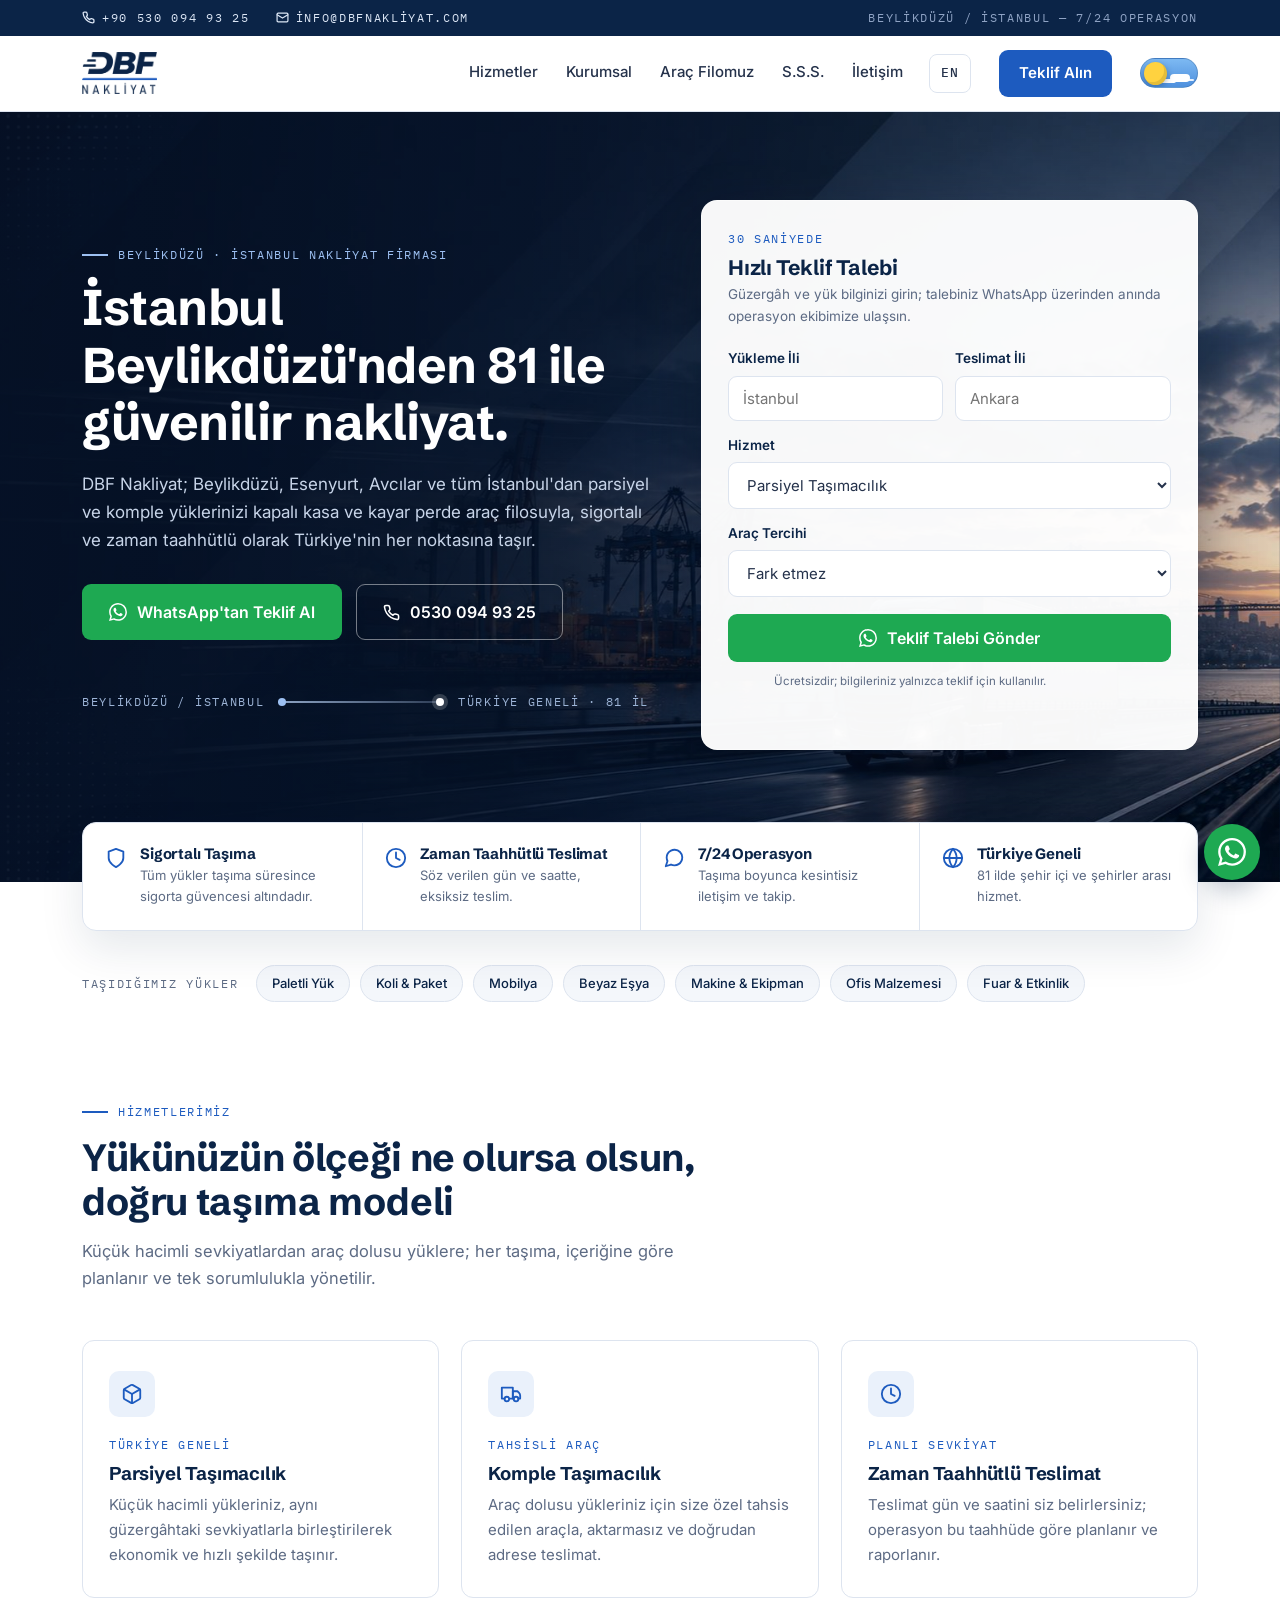
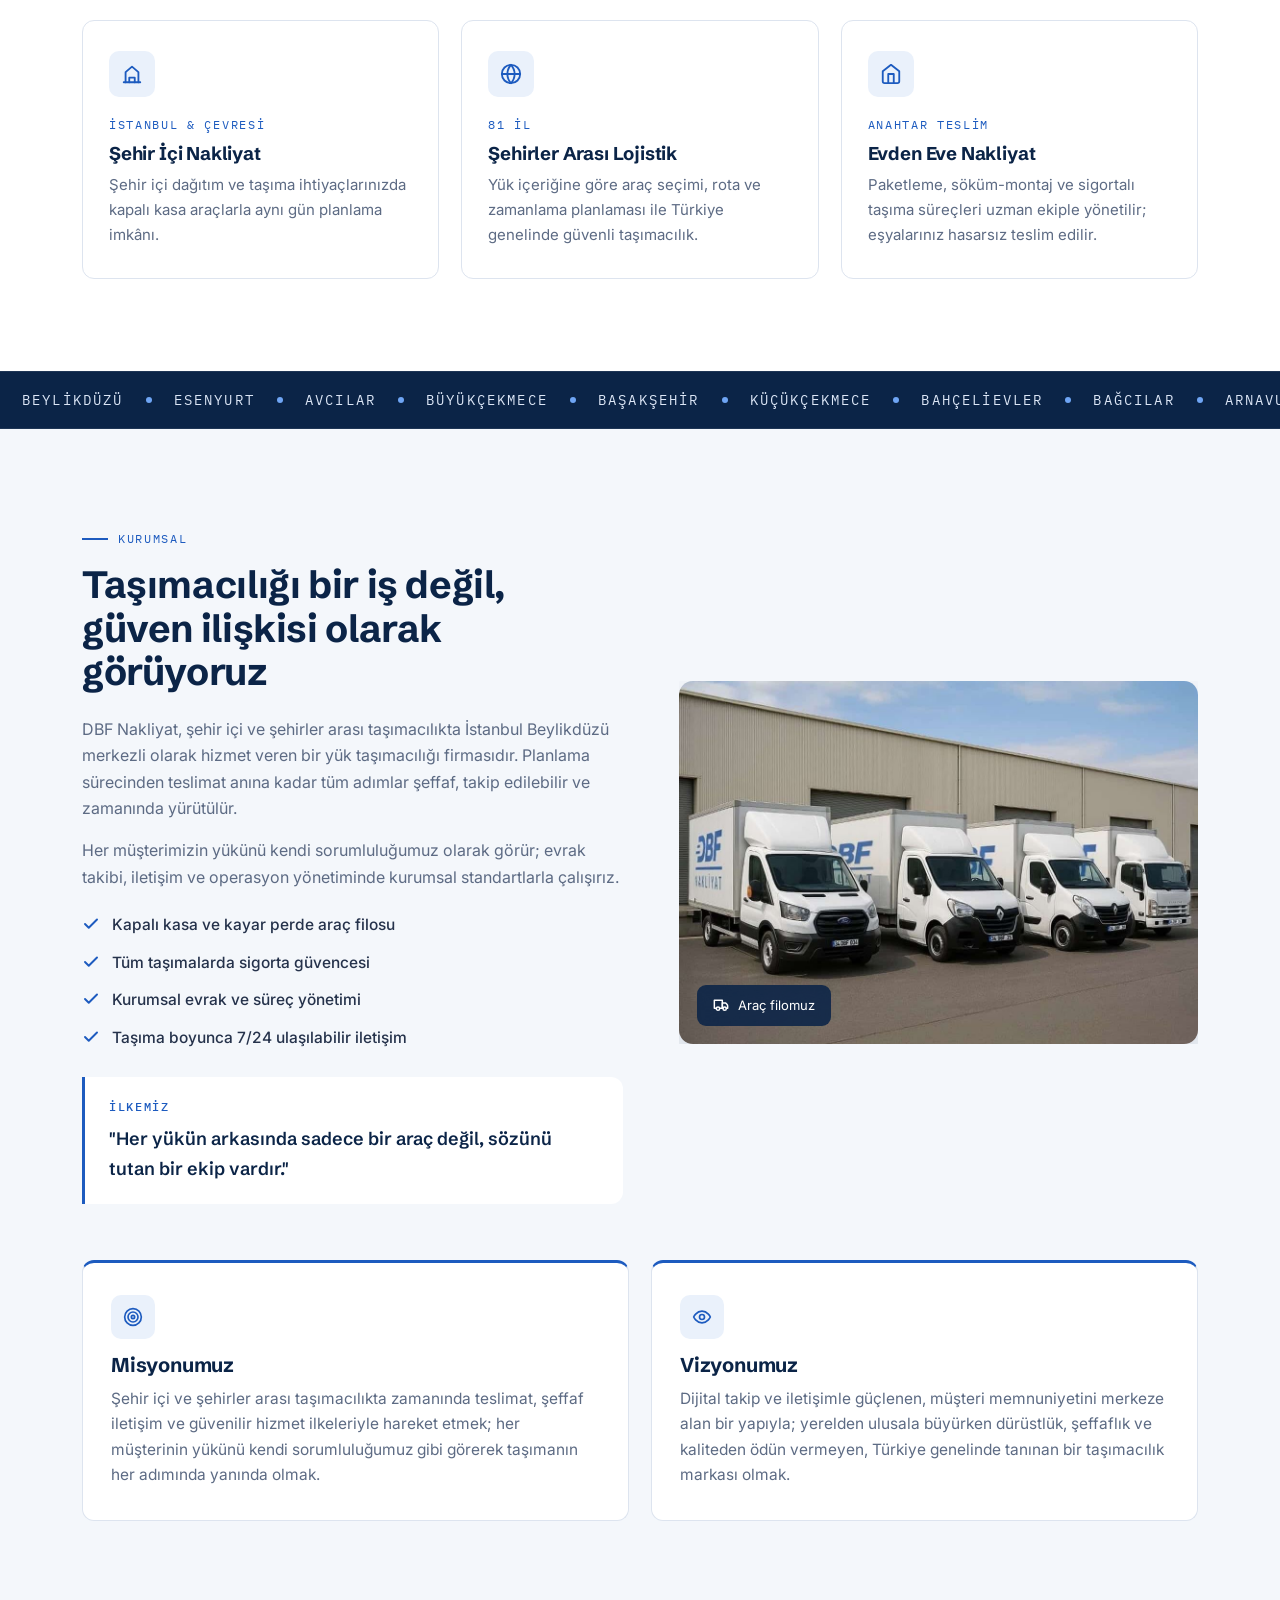
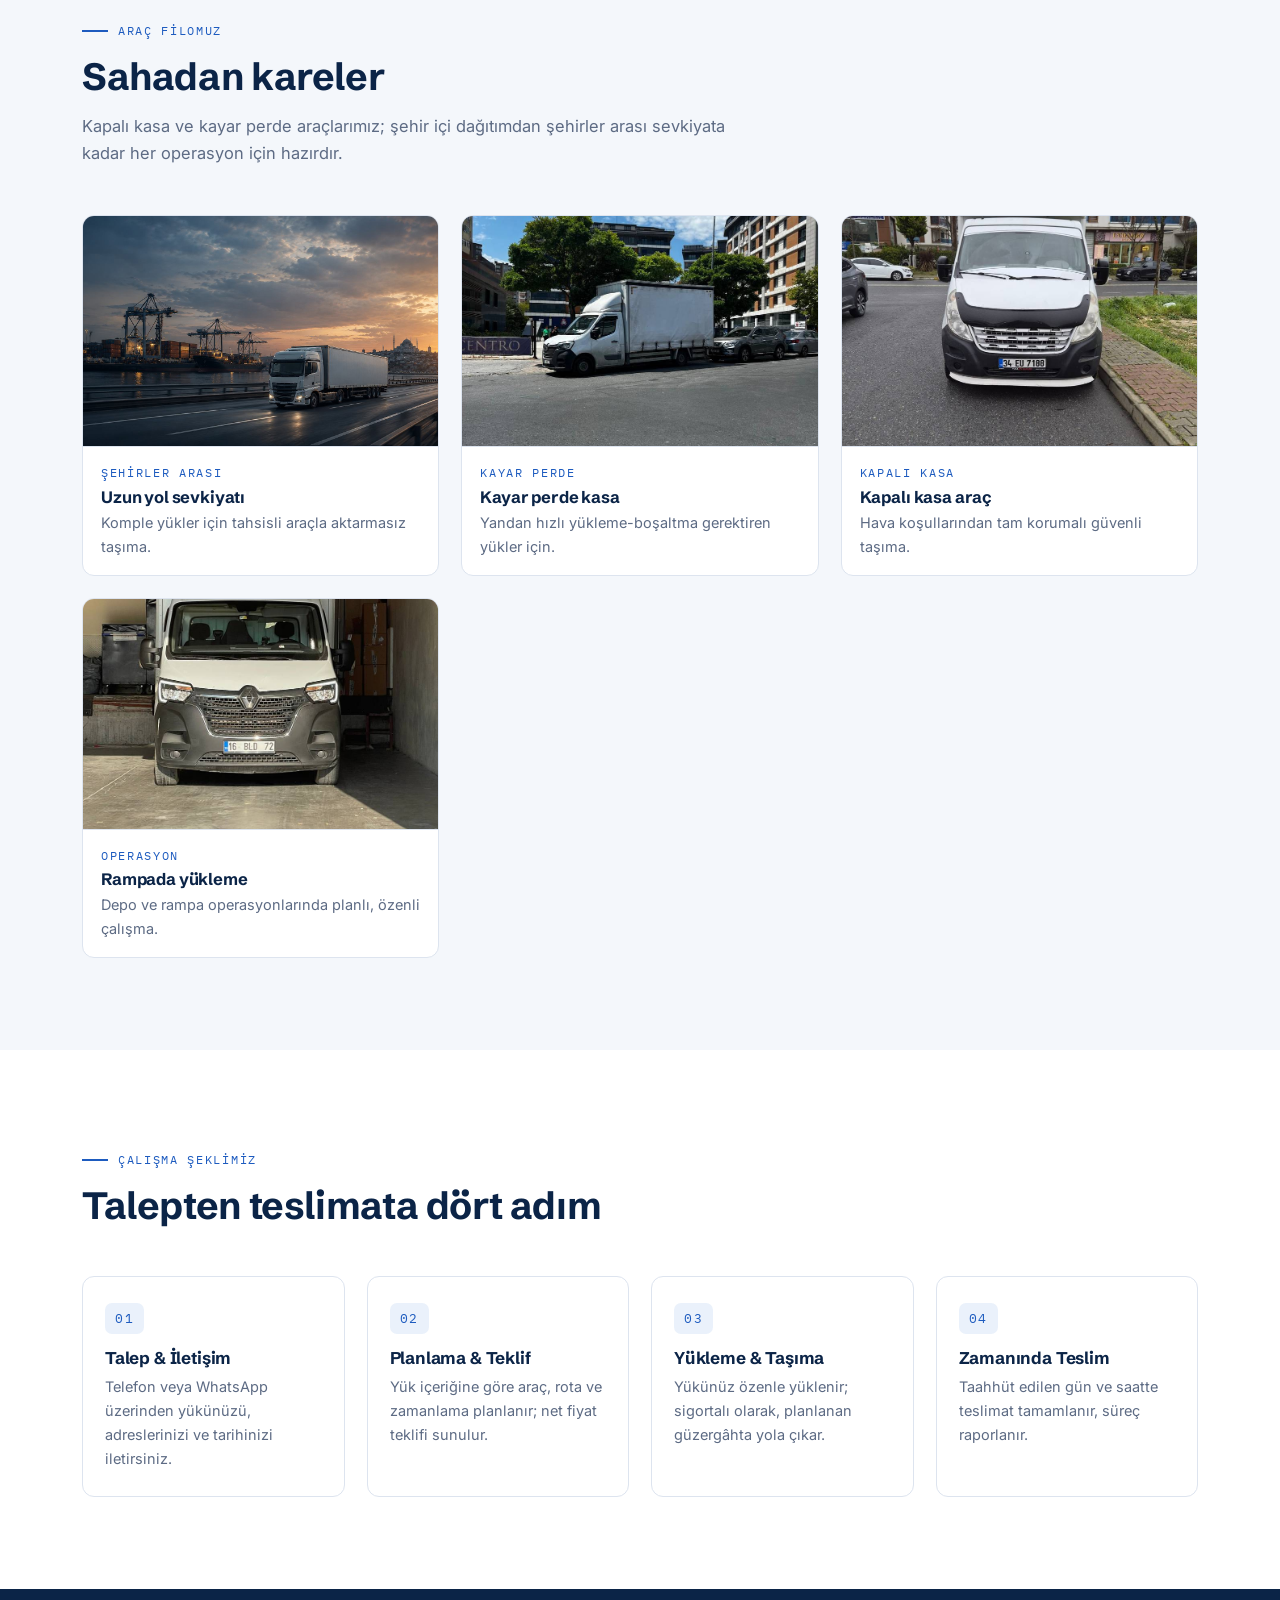
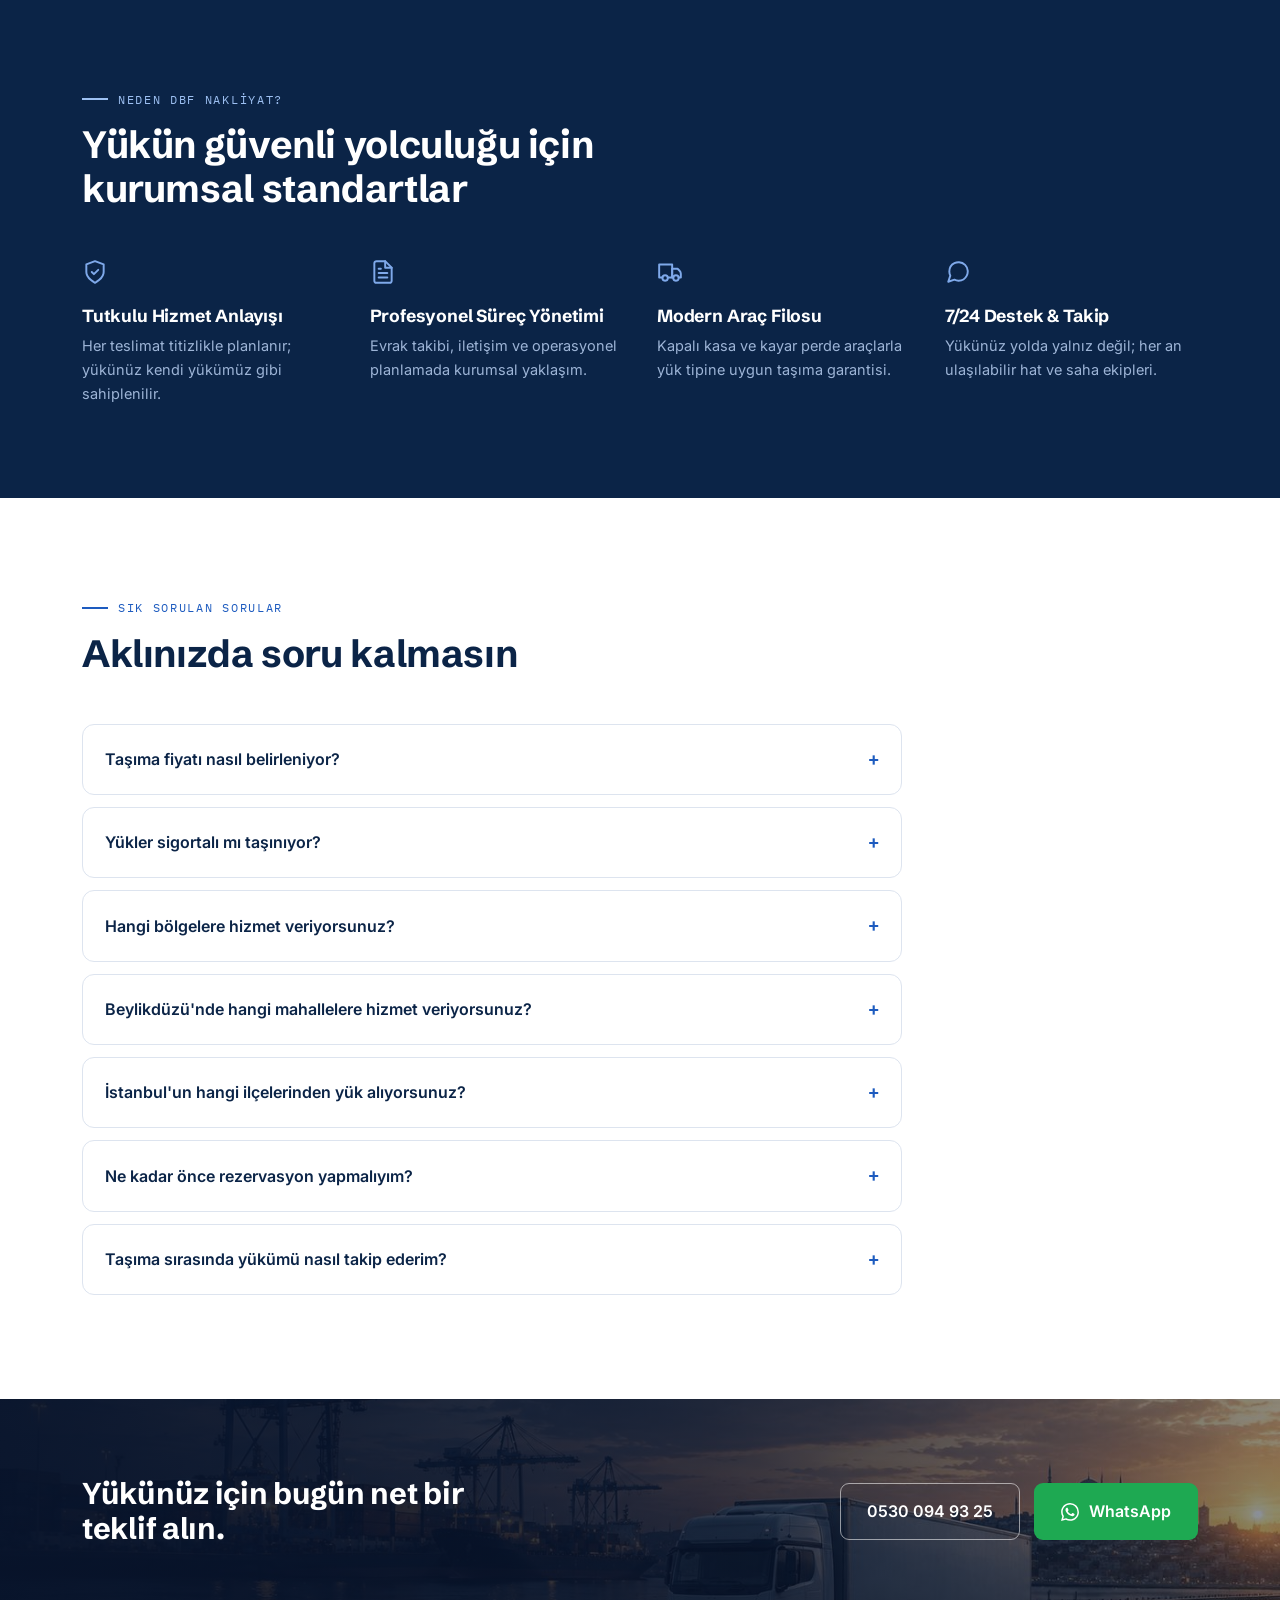
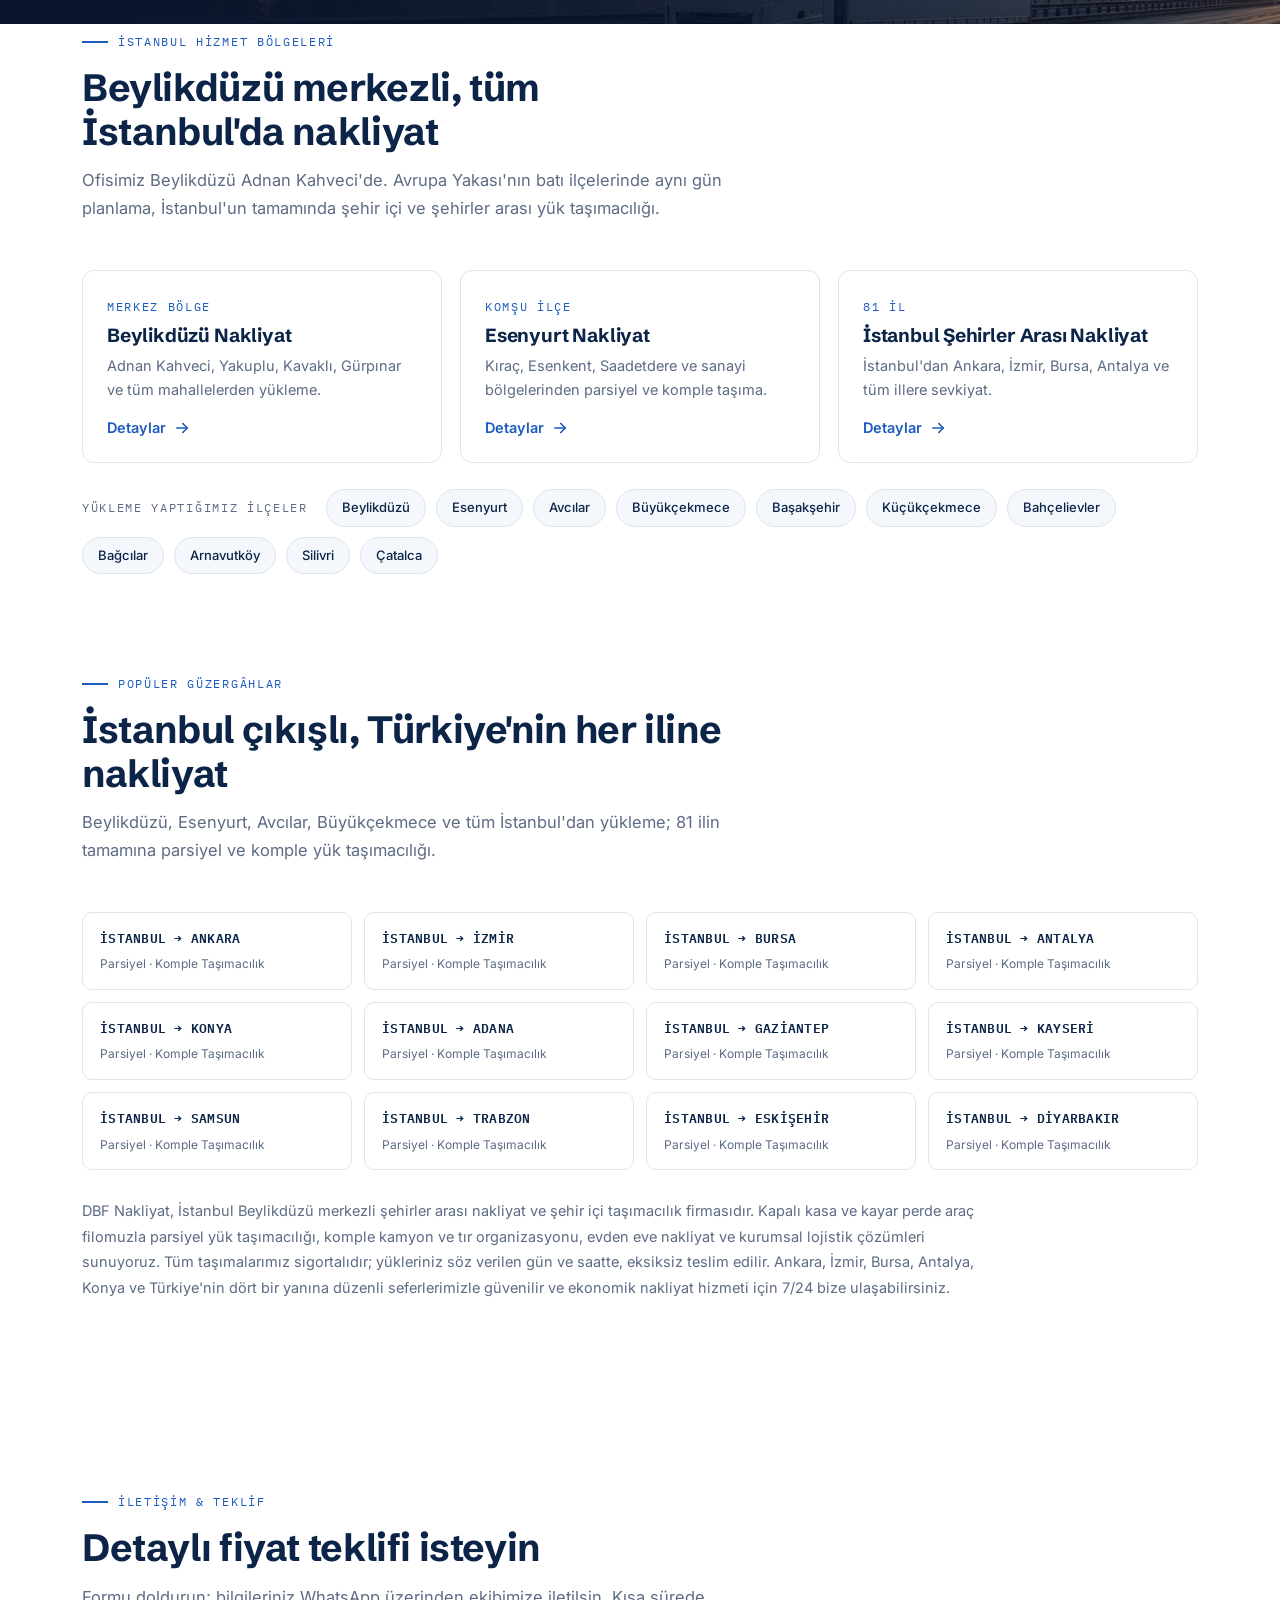
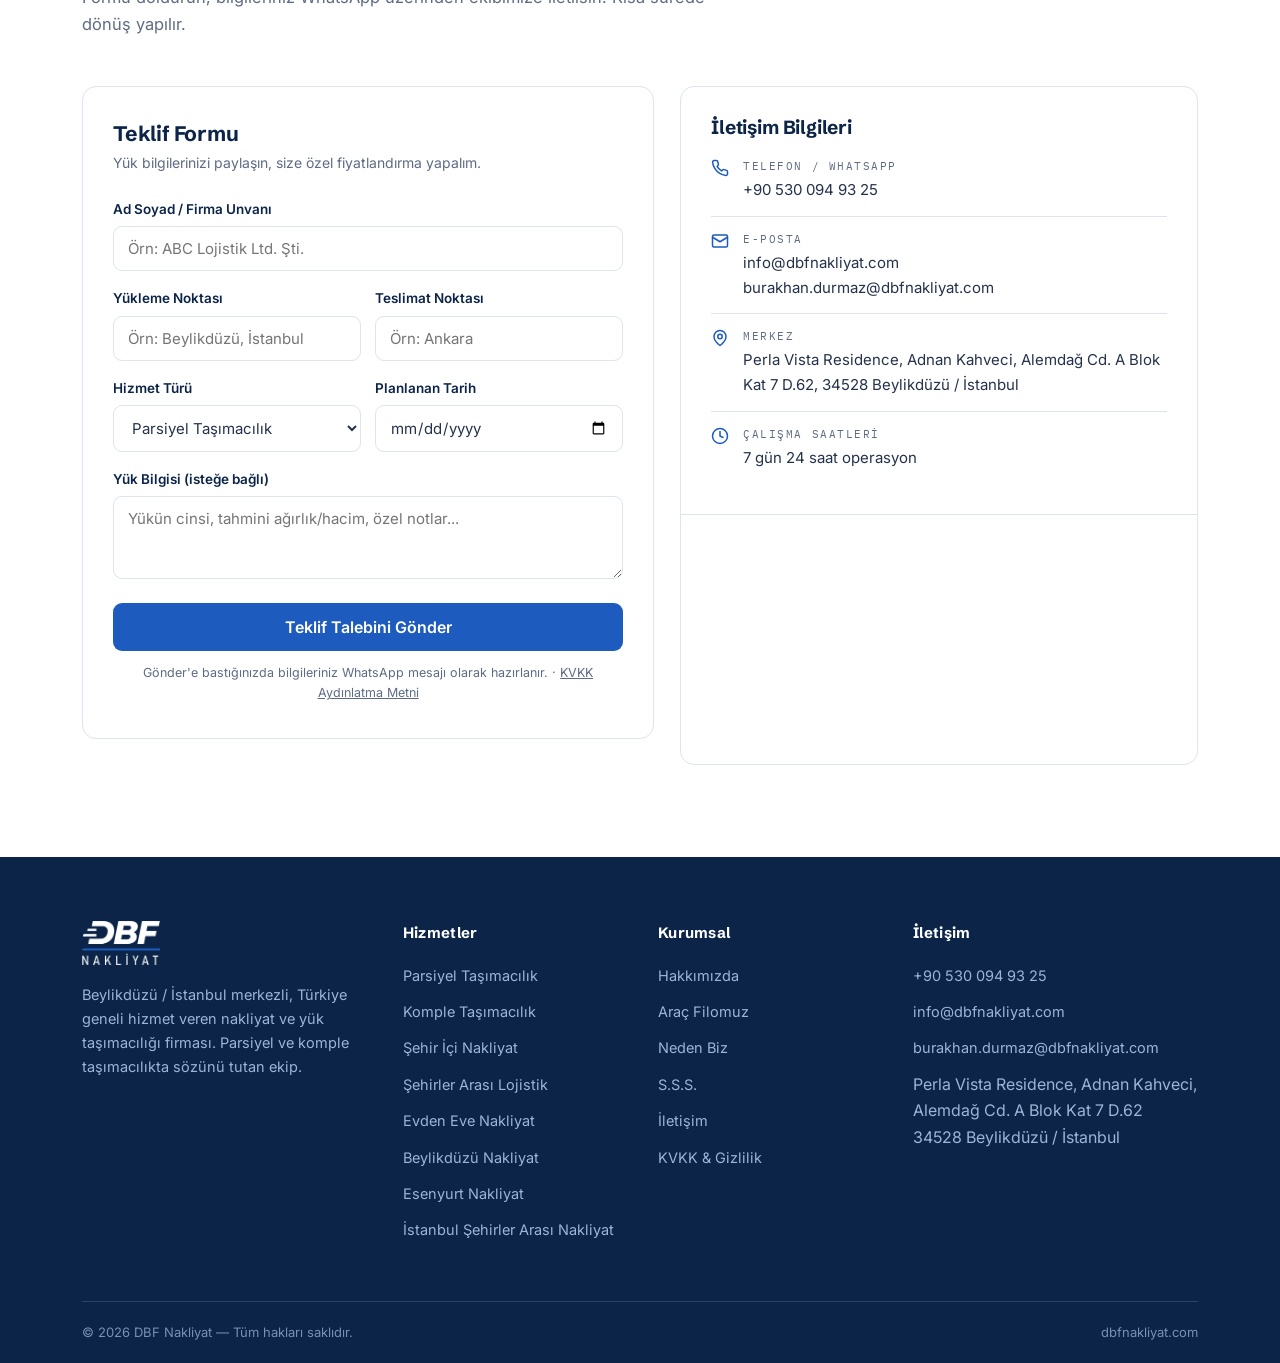
==== commit 35a1e70b: "Add files via upload" ====
--- a/index.html
+++ b/index.html
@@ -251,7 +251,7 @@
 <link rel="preconnect" href="https://fonts.gstatic.com" crossorigin>
 <link href="https://fonts.googleapis.com/css2?family=Schibsted+Grotesk:wght@500;600;700&family=Inter:wght@400;500;600&family=IBM+Plex+Mono:wght@500&display=swap" rel="stylesheet">
 <link rel="preload" as="image" href="hero.jpg">
-<link rel="stylesheet" href="style.css?v=40">
+<link rel="stylesheet" href="style.css?v=41">
 <script type="application/ld+json">
 {
   "@context": "https://schema.org",
@@ -326,7 +326,10 @@
         <h1>İstanbul Beylikdüzü'nden 81 ile güvenilir nakliyat.</h1>
         <p>DBF Nakliyat; Beylikdüzü, Esenyurt, Avcılar ve tüm İstanbul'dan parsiyel ve komple yüklerinizi kapalı kasa ve kayar perde araç filosuyla, sigortalı ve zaman taahhütlü olarak Türkiye'nin her noktasına taşır.</p>
         <div class="btns">
-          <a class="btn btn-mavi" href="#iletisim">Detaylı Teklif</a>
+          <a class="btn btn-wa" href="https://wa.me/905300949325?text=Merhaba%2C%20nakliyat%20i%C3%A7in%20fiyat%20teklifi%20almak%20istiyorum." target="_blank" rel="noopener">
+            <svg width="18" height="18" viewBox="0 0 24 24" fill="currentColor"><path d="M17.472 14.382c-.297-.149-1.758-.867-2.03-.967-.273-.099-.471-.148-.67.15-.197.297-.767.966-.94 1.164-.173.199-.347.223-.644.075-.297-.15-1.255-.463-2.39-1.475-.883-.788-1.48-1.761-1.653-2.059-.173-.297-.018-.458.13-.606.134-.133.298-.347.446-.52.149-.174.198-.298.298-.497.099-.198.05-.371-.025-.52-.075-.149-.669-1.612-.916-2.207-.242-.579-.487-.5-.669-.51-.173-.008-.371-.01-.57-.01-.198 0-.52.074-.792.372-.272.297-1.04 1.016-1.04 2.479 0 1.462 1.065 2.875 1.213 3.074.149.198 2.096 3.2 5.077 4.487.709.306 1.262.489 1.694.625.712.227 1.36.195 1.871.118.571-.085 1.758-.719 2.006-1.413.248-.694.248-1.289.173-1.413-.074-.124-.272-.198-.57-.347m-5.421 7.403h-.004a9.87 9.87 0 0 1-5.031-1.378l-.361-.214-3.741.982.998-3.648-.235-.374a9.86 9.86 0 0 1-1.51-5.26c.001-5.45 4.436-9.884 9.888-9.884 2.64 0 5.122 1.03 6.988 2.898a9.825 9.825 0 0 1 2.893 6.994c-.003 5.45-4.437 9.884-9.885 9.884m8.413-18.297A11.815 11.815 0 0 0 12.05 0C5.495 0 .16 5.335.157 11.892c0 2.096.547 4.142 1.588 5.945L.057 24l6.305-1.654a11.882 11.882 0 0 0 5.683 1.448h.005c6.554 0 11.89-5.335 11.893-11.893a11.821 11.821 0 0 0-3.48-8.413Z"/></svg>
+            WhatsApp'tan Teklif Al
+          </a>
           <a class="btn btn-cerceve" href="tel:+905300949325">
             <svg width="17" height="17" viewBox="0 0 24 24" fill="none" stroke="currentColor" stroke-width="2.2" stroke-linecap="round" stroke-linejoin="round"><path d="M22 16.92v3a2 2 0 0 1-2.18 2 19.79 19.79 0 0 1-8.63-3.07 19.5 19.5 0 0 1-6-6 19.79 19.79 0 0 1-3.07-8.67A2 2 0 0 1 4.11 2h3a2 2 0 0 1 2 1.72c.13.96.36 1.9.7 2.81a2 2 0 0 1-.45 2.11L8.09 9.91a16 16 0 0 0 6 6l1.27-1.27a2 2 0 0 1 2.11-.45c.91.34 1.85.57 2.81.7A2 2 0 0 1 22 16.92z"/></svg>
             0530 094 93 25
@@ -947,7 +950,7 @@
   </div>
 </div>
 
-<script src="app.js?v=40"></script>
+<script src="app.js?v=41"></script>
 <script>
 function hizliTeklif(){
   var nereden = document.getElementById('h-nereden').value.trim();
@@ -960,7 +963,7 @@
   if(nereye) mesaj += 'Teslimat: ' + nereye + '\n';
   if(arac !== 'Fark etmez') mesaj += 'Arac tercihi: ' + arac + '\n';
   if(window.sonMesafe) mesaj += 'Tahmini mesafe: ' + window.sonMesafe;
-  window.open('https://wa.me/905300949325?text=' + encodeURIComponent(mesaj), '_blank');
+  waAc(mesaj);
 }
 function teklifGonder(){
   var ad = document.getElementById('ad').value.trim();
@@ -976,7 +979,7 @@
   if(nereye) mesaj += 'Teslimat: ' + nereye + '\n';
   if(tarih) mesaj += 'Tarih: ' + tarih + '\n';
   if(notlar) mesaj += 'Not: ' + notlar;
-  window.open('https://wa.me/905300949325?text=' + encodeURIComponent(mesaj), '_blank');
+  waAc(mesaj);
 }
 </script>
 </body>
--- a/style.css
+++ b/style.css
@@ -582,3 +582,19 @@
     .btn-mavi::after,.btn-wa::after,.nav .cta::after{display:none}
     .ilerleme{display:none}
   }
+
+
+  /* =====================================================================
+     v4.1 — MOBİL: WhatsApp öncelikli
+     ===================================================================== */
+  .altbar .in{grid-template-columns:1.5fr 1fr}
+  .altbar .wa{order:-1}
+  @media(max-width:560px){
+    .topbar a[href^="mailto"]{display:none}
+    .topbar .in{justify-content:center;padding:7px 16px}
+    .hero .wrap{padding-top:44px}
+    .hero .btns,.alt-hero .btns{flex-direction:column}
+    .hero .btns .btn,.alt-hero .btns .btn{width:100%;justify-content:center;padding:16px 20px;font-size:17px}
+    .rota{display:none}
+    .alt-hero .wrap{padding-top:44px;padding-bottom:52px}
+  }
